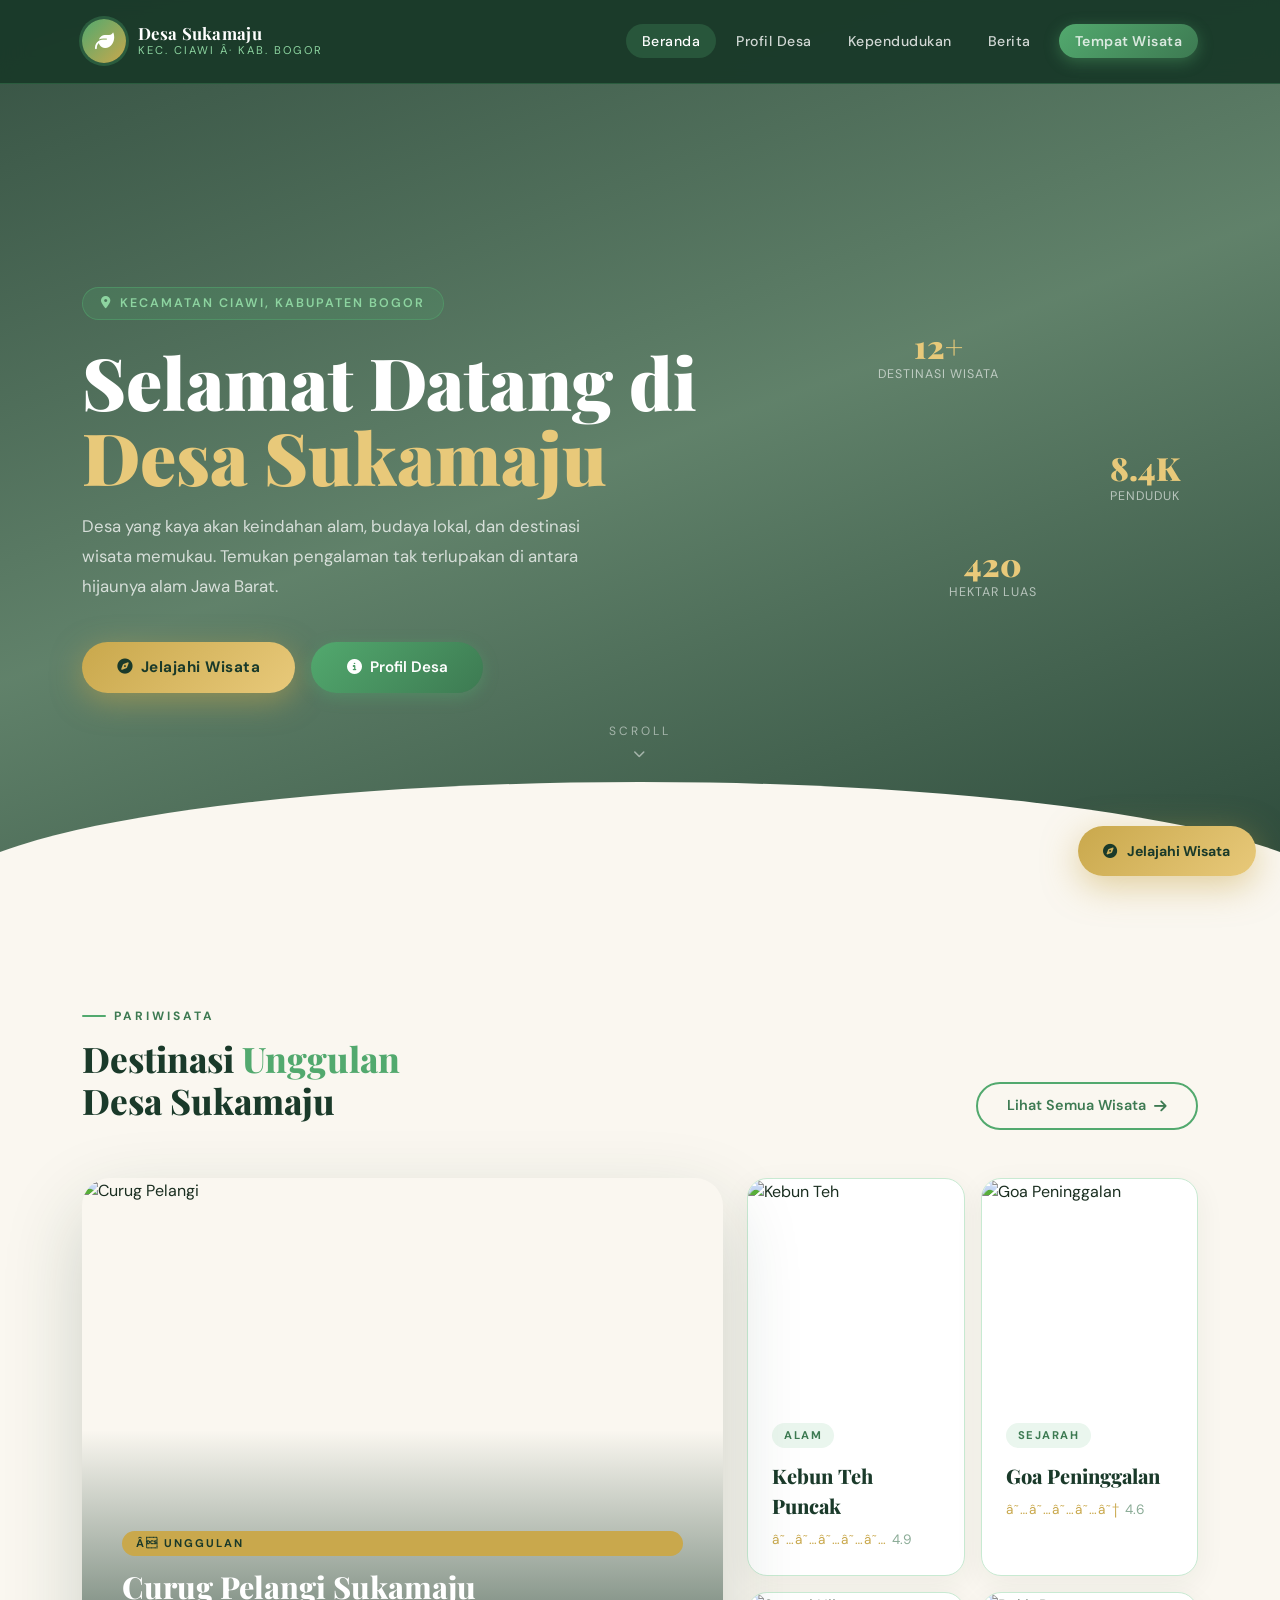
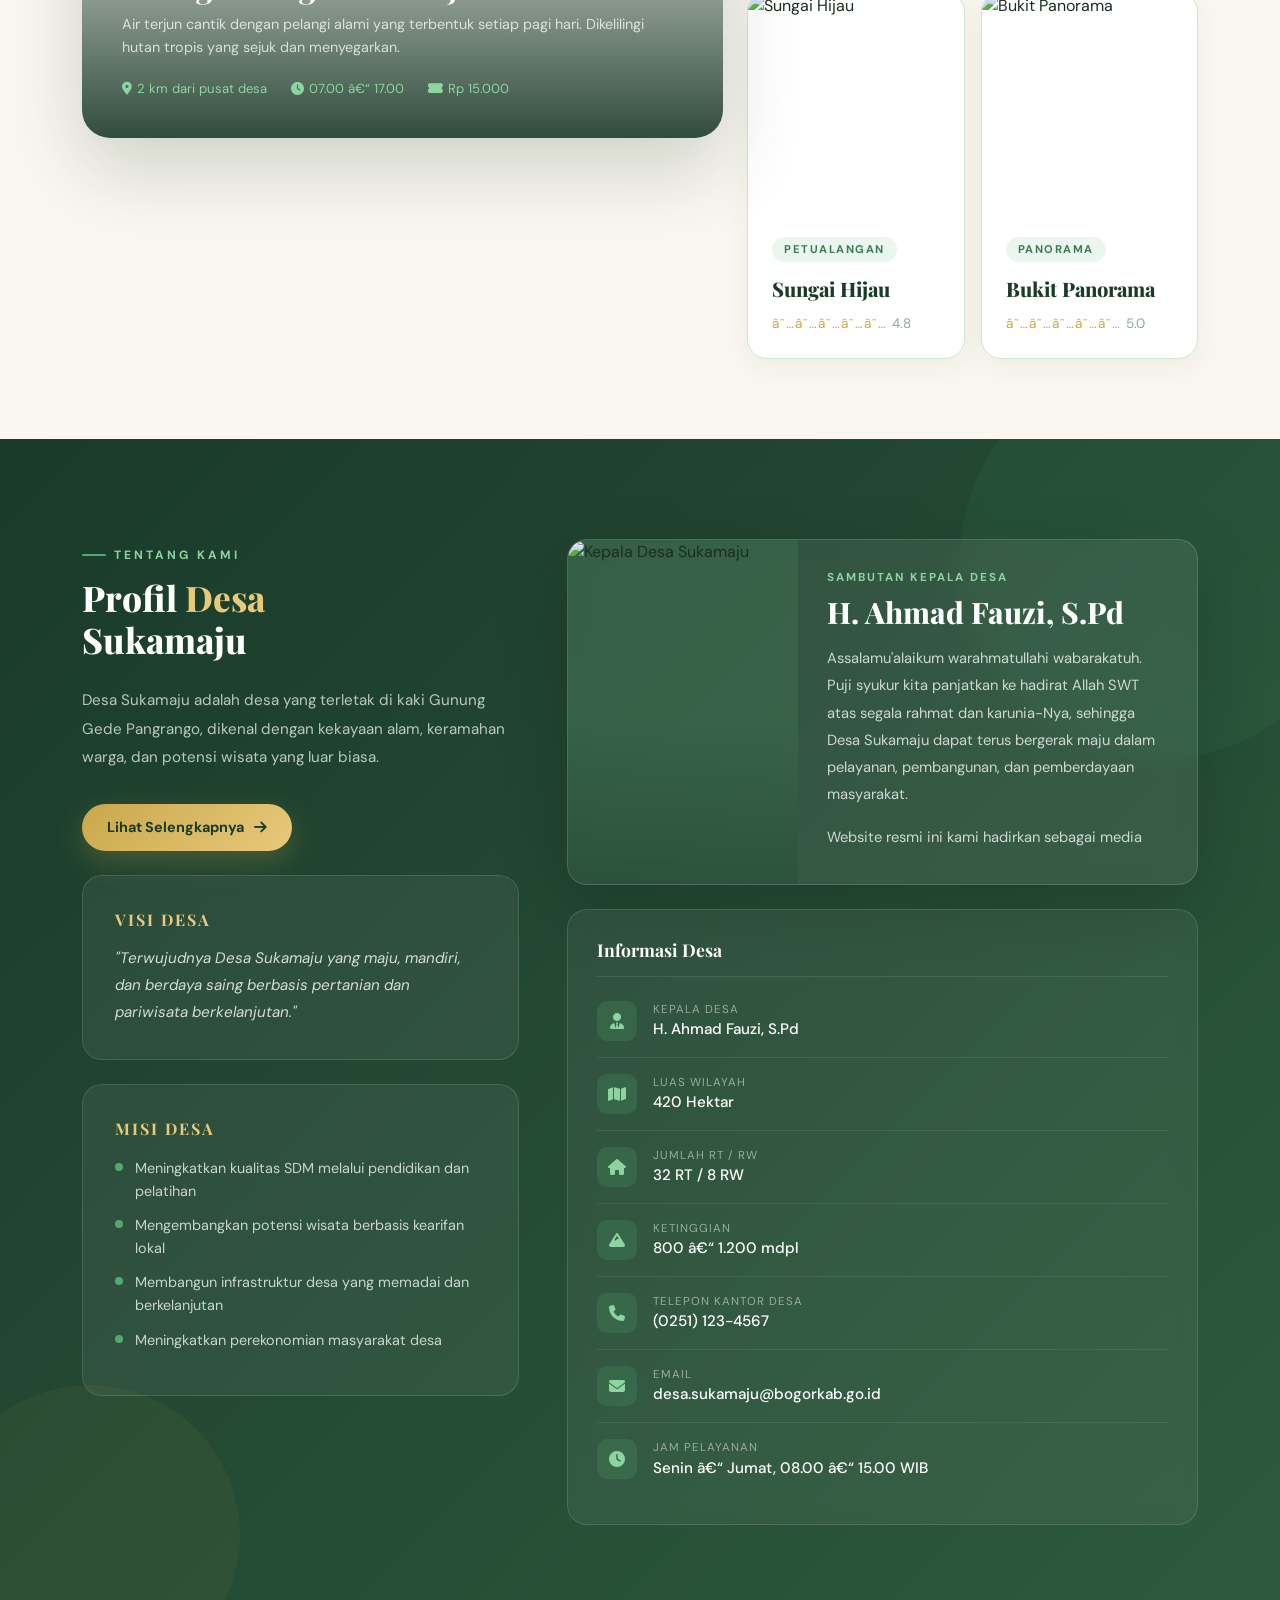
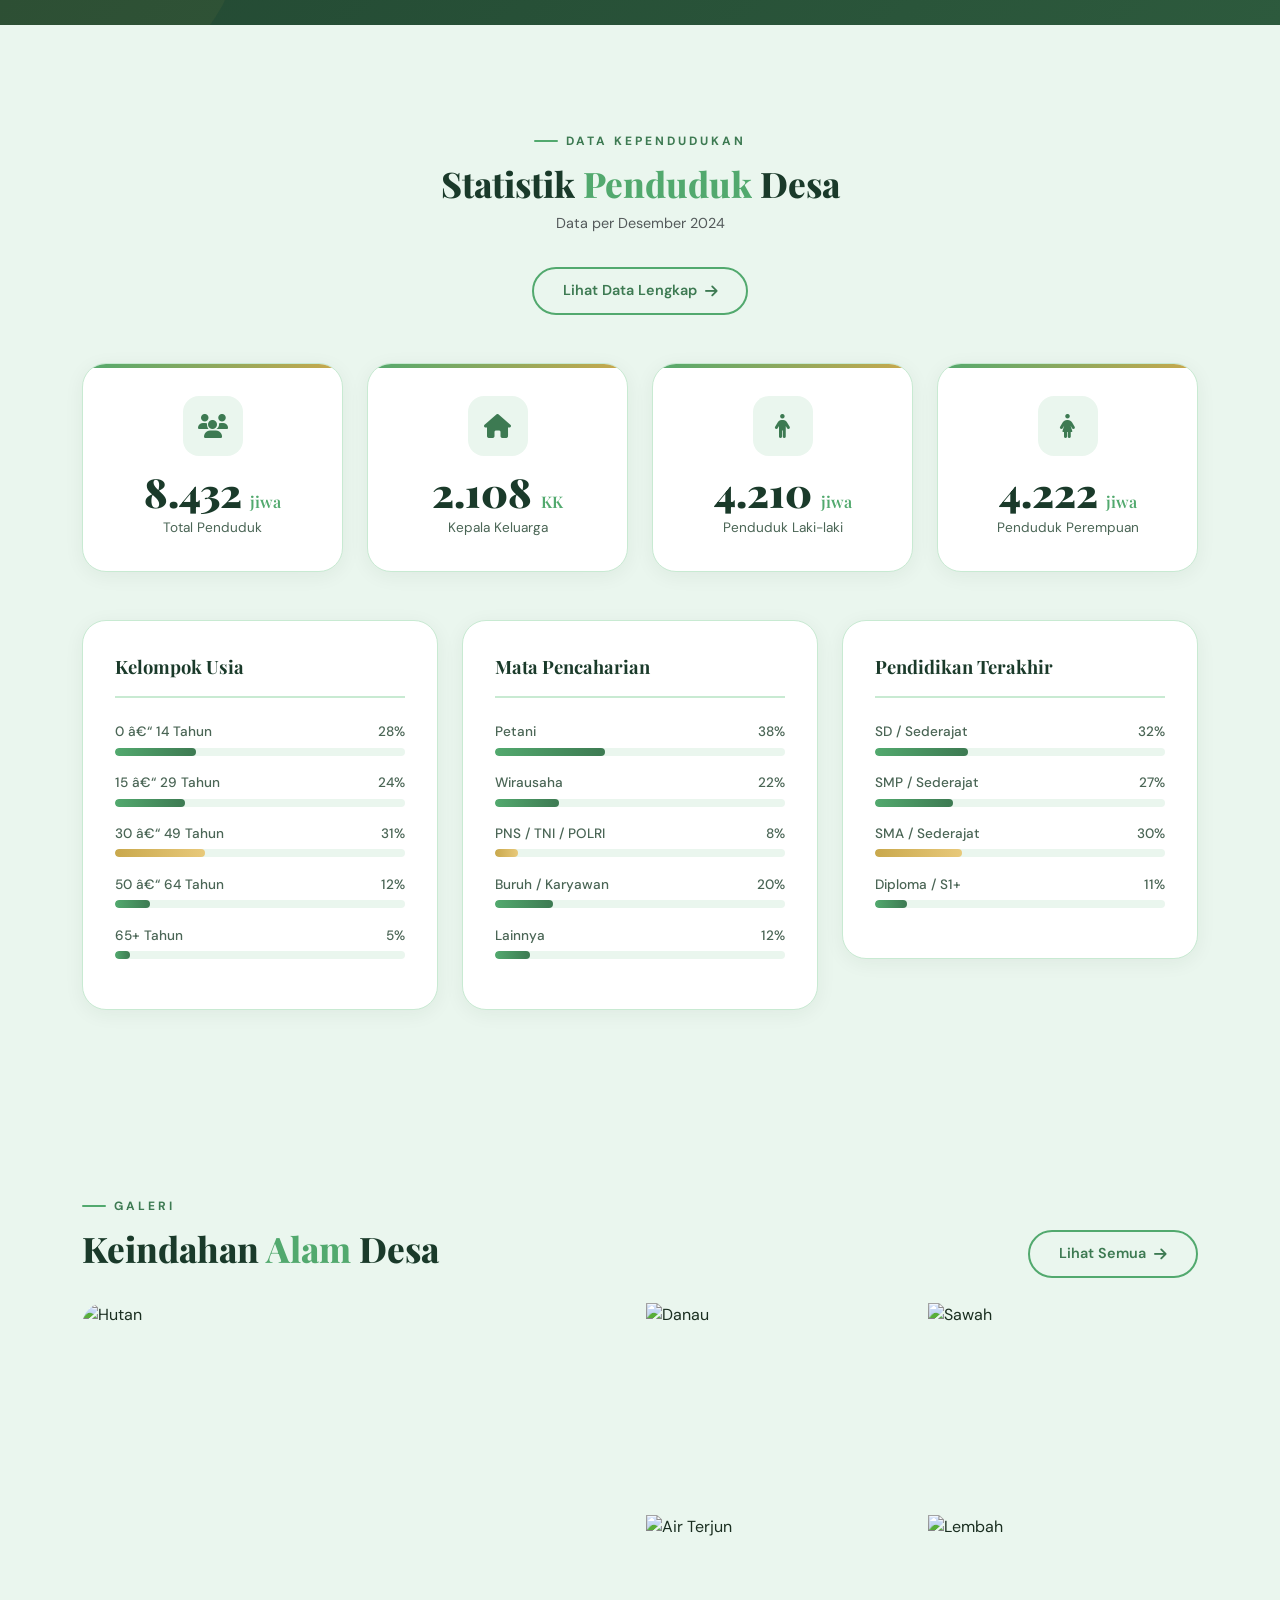
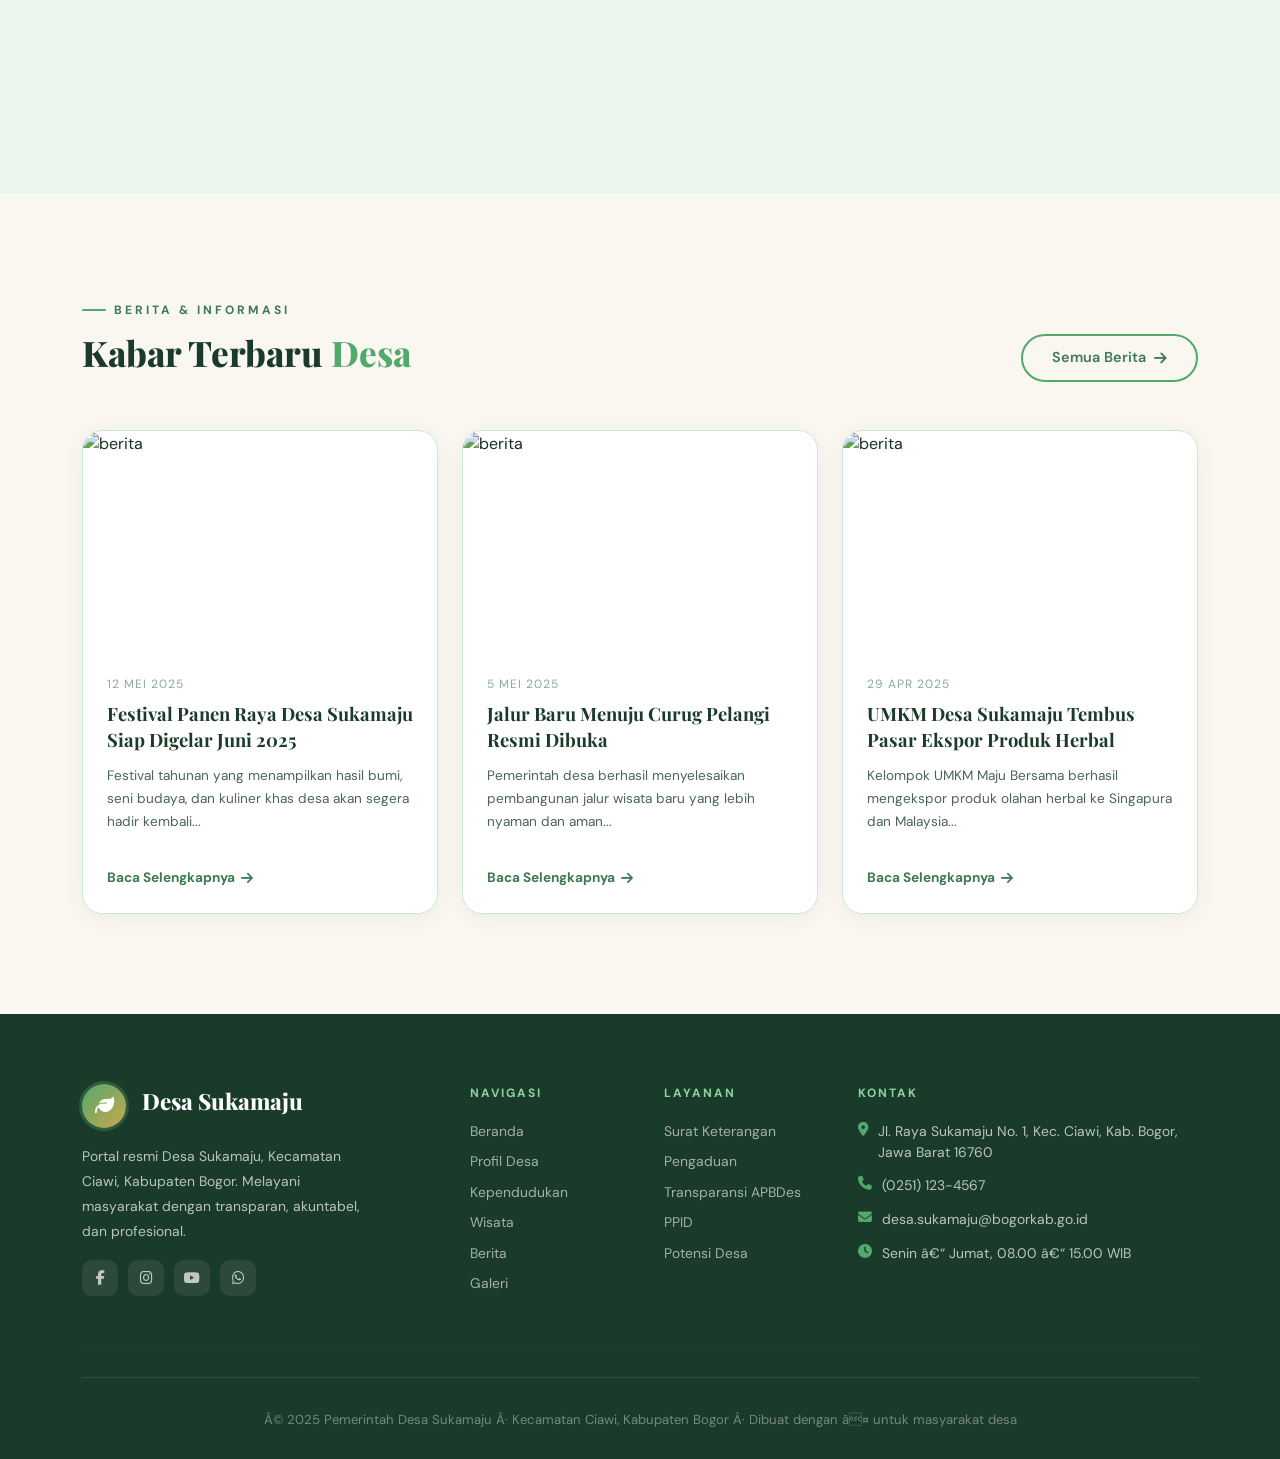
==== index.html @ 1ea4f932 "first commit" ====
﻿<!DOCTYPE html>
<html lang="id">

<head>
  <meta charset="UTF-8" />
  <meta name="viewport" content="width=device-width, initial-scale=1.0" />
  <title>Desa Sukamaju | Website Resmi</title>
  <link href="https://cdnjs.cloudflare.com/ajax/libs/bootstrap/5.3.2/css/bootstrap.min.css" rel="stylesheet" />
  <link href="https://cdnjs.cloudflare.com/ajax/libs/font-awesome/6.5.0/css/all.min.css" rel="stylesheet" />
  <link
    href="https://fonts.googleapis.com/css2?family=Playfair+Display:wght@400;700;900&family=DM+Sans:wght@300;400;500;600&display=swap"
    rel="stylesheet" />

  <link rel="stylesheet" href="assets/css/all.css" />
</head>

<body>
  <!-- NAVBAR -->
  <nav class="navbar-desa navbar navbar-expand-lg">
    <div class="container">
      <a class="navbar-brand" href="#">
        <div class="brand-logo"><i class="fas fa-leaf"></i></div>
        <div class="brand-text">
          <div class="brand-name">Desa Sukamaju</div>
          <div class="brand-sub">Kec. Ciawi Â· Kab. Bogor</div>
        </div>
      </a>
      <button class="navbar-toggler border-0" type="button" data-bs-toggle="collapse" data-bs-target="#mainNav">
        <span style="color:white;font-size:1.3rem;"><i class="fas fa-bars"></i></span>
      </button>
      <div class="collapse navbar-collapse" id="mainNav">
        <ul class="navbar-nav ms-auto align-items-center gap-1">
          <li class="nav-item"><a class="nav-link active" href="index.html">Beranda</a></li>
          <li class="nav-item"><a class="nav-link" href="index.html#profil">Profil Desa</a></li>
          <li class="nav-item"><a class="nav-link" href="index.html#kependudukan">Kependudukan</a></li>
          <li class="nav-item"><a class="nav-link" href="lihat-semua-berita.html">Berita</a></li>
          <li class="nav-item ms-2"><a class="nav-link btn-wisata-nav" href="lihat-semua-wisata.html">Tempat Wisata</a></li>
        </ul>
      </div>
    </div>
  </nav>

  <!-- HERO -->
  <section class="hero" style="padding-top: 80px;">
    <div class="container">
      <div class="row align-items-center">
        <div class="col-lg-7">
          <div class="hero-badge">
            <i class="fas fa-map-marker-alt"></i>
            Kecamatan Ciawi, Kabupaten Bogor
          </div>
          <h1 class="hero-title">
            Selamat Datang di
            <span>Desa Sukamaju</span>
          </h1>
          <p class="hero-desc">
            Desa yang kaya akan keindahan alam, budaya lokal, dan destinasi wisata memukau.
            Temukan pengalaman tak terlupakan di antara hijaunya alam Jawa Barat.
          </p>
          <div class="hero-actions">
            <a href="#wisata" class="btn-hero-primary">
              <i class="fas fa-compass me-2"></i>Jelajahi Wisata
            </a>
            <a href="#profil" class="btn-hero-outline">
              <i class="fas fa-info-circle me-2"></i>Profil Desa
            </a>
          </div>
          
          <!-- Tampil di HP saja -->
          <div class="hero-stats d-flex d-lg-none mt-5">
            <div>
              <div class="hero-stat-num">12+</div>
              <div class="hero-stat-label">Destinasi Wisata</div>
            </div>
            <div>
              <div class="hero-stat-num">8.4K</div>
              <div class="hero-stat-label">Penduduk</div>
            </div>
            <div>
              <div class="hero-stat-num">420</div>
              <div class="hero-stat-label">Hektar Luas</div>
            </div>
          </div>
          
        </div>
        <div class="col-lg-4 offset-lg-1 d-none d-lg-block">
          <div class="hero-stats-scattered">
            <div class="scattered-stat s1">
              <div class="hero-stat-num">12+</div>
              <div class="hero-stat-label">Destinasi Wisata</div>
            </div>
            <div class="scattered-stat s2">
              <div class="hero-stat-num">8.4K</div>
              <div class="hero-stat-label">Penduduk</div>
            </div>
            <div class="scattered-stat s3">
              <div class="hero-stat-num">420</div>
              <div class="hero-stat-label">Hektar Luas</div>
            </div>
          </div>
        </div>
      </div>
    </div>
    <div class="hero-scroll-hint">
      <span>Scroll</span>
      <i class="fas fa-chevron-down"></i>
    </div>
  </section>

  <!-- ========== WISATA ========== -->
  <section class="wisata-section" id="wisata">
    <div class="container">
      <div class="row align-items-end mb-5">
        <div class="col-lg-7">
          <div class="section-label">Pariwisata</div>
          <h2 class="section-title">Destinasi <em>Unggulan</em><br>Desa Sukamaju</h2>
        </div>
        <div class="col-lg-5 text-lg-end mt-3 mt-lg-0">
          <a href="lihat-semua-wisata.html" class="btn-outline-green">Lihat Semua Wisata <i
              class="fas fa-arrow-right"></i></a>
        </div>
      </div>

      <div class="row g-4">
        <!-- Featured -->
        <div class="col-lg-7">
          <div class="wisata-featured">
            <img src="https://images.unsplash.com/photo-1506905925346-21bda4d32df4?w=900&q=80" alt="Curug Pelangi" />
            <div class="wisata-featured-overlay">
              <span class="wisata-tag">â­ Unggulan</span>
              <h3 class="wisata-featured-title"><a href="detail-wisata.html">Curug Pelangi Sukamaju</a></h3>
              <p class="wisata-featured-desc">
                Air terjun cantik dengan pelangi alami yang terbentuk setiap pagi hari.
                Dikelilingi hutan tropis yang sejuk dan menyegarkan.
              </p>
              <div class="wisata-meta">
                <span><i class="fas fa-map-marker-alt"></i>2 km dari pusat desa</span>
                <span><i class="fas fa-clock"></i>07.00 â€“ 17.00</span>
                <span><i class="fas fa-ticket-alt"></i>Rp 15.000</span>
              </div>
            </div>
          </div>
        </div>

        <!-- Small cards -->
        <div class="col-lg-5">
          <div class="row g-3">
            <div class="col-6">
              <div class="wisata-card-small">
                <div class="wisata-card-img">
                  <img src="https://images.unsplash.com/photo-1501854140801-50d01698950b?w=400&q=80" alt="Kebun Teh" />
                </div>
                <div class="wisata-card-body">
                  <span class="wisata-card-tag">Alam</span>
                  <div class="wisata-card-title"><a href="detail-wisata.html">Kebun Teh Puncak</a></div>
                  <div class="wisata-card-info">
                    <span class="rating-stars">â˜…â˜…â˜…â˜…â˜…</span>
                    <span style="color:var(--text-light)">4.9</span>
                  </div>
                </div>
              </div>
            </div>
            <div class="col-6">
              <div class="wisata-card-small">
                <div class="wisata-card-img">
                  <img src="https://images.unsplash.com/photo-1555400038-63f5ba517a47?w=400&q=80"
                    alt="Goa Peninggalan" />
                </div>
                <div class="wisata-card-body">
                  <span class="wisata-card-tag">Sejarah</span>
                  <div class="wisata-card-title"><a href="detail-wisata.html">Goa Peninggalan</a></div>
                  <div class="wisata-card-info">
                    <span class="rating-stars">â˜…â˜…â˜…â˜…â˜†</span>
                    <span style="color:var(--text-light)">4.6</span>
                  </div>
                </div>
              </div>
            </div>
            <div class="col-6">
              <div class="wisata-card-small">
                <div class="wisata-card-img">
                  <img src="https://images.unsplash.com/photo-1518509562904-e7ef99cdcc86?w=400&q=80"
                    alt="Sungai Hijau" />
                </div>
                <div class="wisata-card-body">
                  <span class="wisata-card-tag">Petualangan</span>
                  <div class="wisata-card-title"><a href="detail-wisata.html">Sungai Hijau</a></div>
                  <div class="wisata-card-info">
                    <span class="rating-stars">â˜…â˜…â˜…â˜…â˜…</span>
                    <span style="color:var(--text-light)">4.8</span>
                  </div>
                </div>
              </div>
            </div>
            <div class="col-6">
              <div class="wisata-card-small">
                <div class="wisata-card-img">
                  <img src="https://images.unsplash.com/photo-1500534314209-a25ddb2bd429?w=400&q=80"
                    alt="Bukit Panorama" />
                </div>
                <div class="wisata-card-body">
                  <span class="wisata-card-tag">Panorama</span>
                  <div class="wisata-card-title"><a href="detail-wisata.html">Bukit Panorama</a></div>
                  <div class="wisata-card-info">
                    <span class="rating-stars">â˜…â˜…â˜…â˜…â˜…</span>
                    <span style="color:var(--text-light)">5.0</span>
                  </div>
                </div>
              </div>
            </div>
          </div>
        </div>
      </div>
    </div>
  </section>

  <!-- ========== PROFIL DESA ========== -->
  <section class="profil-section" id="profil">
    <div class="container position-relative">
      <div class="row g-5">
        <div class="col-lg-5">
          <div class="section-label" style="color: var(--green-light);">Tentang Kami</div>
          <h2 class="section-title" style="color: white;">Profil <em
              style="color: var(--gold-light);">Desa</em><br>Sukamaju</h2>
          <p style="color: rgba(255,255,255,0.7); font-size: 0.95rem; line-height: 1.9; margin: 1.5rem 0 2rem;">
            Desa Sukamaju adalah desa yang terletak di kaki Gunung Gede Pangrango,
            dikenal dengan kekayaan alam, keramahan warga, dan potensi wisata yang luar biasa.
          </p>

          <a href="profil-desa.html" class="btn-profil-detail mb-4">
            Lihat Selengkapnya
            <i class="fas fa-arrow-right"></i>
          </a>

          <div class="visi-misi-card mb-4">
            <div class="visi-title">Visi Desa</div>
            <div class="visi-text">"Terwujudnya Desa Sukamaju yang maju, mandiri, dan berdaya saing berbasis pertanian
              dan pariwisata berkelanjutan."</div>
          </div>

          <div class="visi-misi-card">
            <div class="visi-title mb-3">Misi Desa</div>
            <div class="misi-item">
              <div class="misi-dot"></div>Meningkatkan kualitas SDM melalui pendidikan dan pelatihan
            </div>
            <div class="misi-item">
              <div class="misi-dot"></div>Mengembangkan potensi wisata berbasis kearifan lokal
            </div>
            <div class="misi-item">
              <div class="misi-dot"></div>Membangun infrastruktur desa yang memadai dan berkelanjutan
            </div>
            <div class="misi-item">
              <div class="misi-dot"></div>Meningkatkan perekonomian masyarakat desa
            </div>
          </div>
        </div>
        <div class="col-lg-7">
          <div class="kepala-desa-card mb-4">
            <div class="kepala-desa-photo">
              <img src="https://images.unsplash.com/photo-1560250097-0b93528c311a?w=500&q=80" alt="Kepala Desa Sukamaju" />
            </div>
            <div class="kepala-desa-content">
              <div class="kepala-desa-label">Sambutan Kepala Desa</div>
              <h3 class="kepala-desa-name">H. Ahmad Fauzi, S.Pd</h3>
              <div class="kepala-desa-text">
                <p>
                  Assalamu'alaikum warahmatullahi wabarakatuh. Puji syukur kita panjatkan ke hadirat Allah SWT atas
                  segala rahmat dan karunia-Nya, sehingga Desa Sukamaju dapat terus bergerak maju dalam pelayanan,
                  pembangunan, dan pemberdayaan masyarakat.
                </p>
                <p>
                  Website resmi ini kami hadirkan sebagai media informasi, komunikasi, dan transparansi bagi seluruh
                  warga desa maupun masyarakat luas. Melalui halaman ini, kami berharap setiap program, potensi,
                  kegiatan, serta layanan desa dapat diakses dengan lebih mudah, cepat, dan terbuka.
                </p>
                <p>
                  Kami mengajak seluruh masyarakat untuk bersama-sama menjaga semangat gotong royong, memperkuat
                  kemandirian ekonomi, serta mengembangkan potensi pertanian, pariwisata, dan budaya lokal yang menjadi
                  kebanggaan Desa Sukamaju.
                </p>
                <p>
                  Semoga kehadiran website ini memberikan manfaat nyata dan menjadi jembatan yang mempererat hubungan
                  antara pemerintah desa dengan masyarakat. Wassalamu'alaikum warahmatullahi wabarakatuh.
                </p>
              </div>
            </div>
          </div>

          <div class="profil-info-card">
            <h5
              style="color: white; font-family: 'Playfair Display', serif; font-weight: 700; font-size: 1.1rem; margin-bottom: 0.5rem; padding-bottom: 1rem; border-bottom: 1px solid rgba(255,255,255,0.1);">
              Informasi Desa</h5>
            <div class="profil-info-item">
              <div class="profil-info-icon"><i class="fas fa-user-tie"></i></div>
              <div>
                <div class="profil-info-label">Kepala Desa</div>
                <div class="profil-info-value">H. Ahmad Fauzi, S.Pd</div>
              </div>
            </div>
            <div class="profil-info-item">
              <div class="profil-info-icon"><i class="fas fa-map"></i></div>
              <div>
                <div class="profil-info-label">Luas Wilayah</div>
                <div class="profil-info-value">420 Hektar</div>
              </div>
            </div>
            <div class="profil-info-item">
              <div class="profil-info-icon"><i class="fas fa-home"></i></div>
              <div>
                <div class="profil-info-label">Jumlah RT / RW</div>
                <div class="profil-info-value">32 RT / 8 RW</div>
              </div>
            </div>
            <div class="profil-info-item">
              <div class="profil-info-icon"><i class="fas fa-mountain"></i></div>
              <div>
                <div class="profil-info-label">Ketinggian</div>
                <div class="profil-info-value">800 â€“ 1.200 mdpl</div>
              </div>
            </div>
            <div class="profil-info-item">
              <div class="profil-info-icon"><i class="fas fa-phone"></i></div>
              <div>
                <div class="profil-info-label">Telepon Kantor Desa</div>
                <div class="profil-info-value">(0251) 123-4567</div>
              </div>
            </div>
            <div class="profil-info-item">
              <div class="profil-info-icon"><i class="fas fa-envelope"></i></div>
              <div>
                <div class="profil-info-label">Email</div>
                <div class="profil-info-value">desa.sukamaju@bogorkab.go.id</div>
              </div>
            </div>
            <div class="profil-info-item">
              <div class="profil-info-icon"><i class="fas fa-clock"></i></div>
              <div>
                <div class="profil-info-label">Jam Pelayanan</div>
                <div class="profil-info-value">Senin â€“ Jumat, 08.00 â€“ 15.00 WIB</div>
              </div>
            </div>
          </div>
        </div>
      </div>
    </div>
  </section>

  <!-- ========== DATA KEPENDUDUKAN ========== -->
  <section class="data-section" id="kependudukan">
    <div class="container">
      <div class="text-center mb-5">
        <div class="section-label" style="justify-content:center;">Data Kependudukan</div>
        <h2 class="section-title">Statistik <em>Penduduk</em> Desa</h2>
        <p class="text-muted mt-2" style="font-size:0.9rem;">Data per Desember 2024</p>
        <a href="detail-kependudukan.html" class="btn-outline-green mt-3">
          Lihat Data Lengkap
          <i class="fas fa-arrow-right"></i>
        </a>
      </div>

      <!-- Big stats -->
      <div class="row g-4 mb-5">
        <div class="col-6 col-lg-3">
          <div class="stat-card">
            <div class="stat-icon"><i class="fas fa-users"></i></div>
            <div class="stat-number">8.432 <span class="stat-unit">jiwa</span></div>
            <div class="stat-label">Total Penduduk</div>
          </div>
        </div>
        <div class="col-6 col-lg-3">
          <div class="stat-card">
            <div class="stat-icon"><i class="fas fa-home"></i></div>
            <div class="stat-number">2.108 <span class="stat-unit">KK</span></div>
            <div class="stat-label">Kepala Keluarga</div>
          </div>
        </div>
        <div class="col-6 col-lg-3">
          <div class="stat-card">
            <div class="stat-icon"><i class="fas fa-male"></i></div>
            <div class="stat-number">4.210 <span class="stat-unit">jiwa</span></div>
            <div class="stat-label">Penduduk Laki-laki</div>
          </div>
        </div>
        <div class="col-6 col-lg-3">
          <div class="stat-card">
            <div class="stat-icon"><i class="fas fa-female"></i></div>
            <div class="stat-number">4.222 <span class="stat-unit">jiwa</span></div>
            <div class="stat-label">Penduduk Perempuan</div>
          </div>
        </div>
      </div>

      <!-- Charts / Bars -->
      <div class="row g-4">
        <div class="col-lg-4">
          <div class="demografi-card">
            <div class="demografi-title">Kelompok Usia</div>
            <div class="demografi-bar-item">
              <div class="demografi-bar-label"><span>0 â€“ 14 Tahun</span><span>28%</span></div>
              <div class="demografi-bar-track">
                <div class="demografi-bar-fill" style="width:28%"></div>
              </div>
            </div>
            <div class="demografi-bar-item">
              <div class="demografi-bar-label"><span>15 â€“ 29 Tahun</span><span>24%</span></div>
              <div class="demografi-bar-track">
                <div class="demografi-bar-fill" style="width:24%"></div>
              </div>
            </div>
            <div class="demografi-bar-item">
              <div class="demografi-bar-label"><span>30 â€“ 49 Tahun</span><span>31%</span></div>
              <div class="demografi-bar-track">
                <div class="demografi-bar-fill"
                  style="width:31%;background:linear-gradient(90deg,var(--gold),var(--gold-light))"></div>
              </div>
            </div>
            <div class="demografi-bar-item">
              <div class="demografi-bar-label"><span>50 â€“ 64 Tahun</span><span>12%</span></div>
              <div class="demografi-bar-track">
                <div class="demografi-bar-fill" style="width:12%"></div>
              </div>
            </div>
            <div class="demografi-bar-item">
              <div class="demografi-bar-label"><span>65+ Tahun</span><span>5%</span></div>
              <div class="demografi-bar-track">
                <div class="demografi-bar-fill" style="width:5%"></div>
              </div>
            </div>
          </div>
        </div>
        <div class="col-lg-4">
          <div class="demografi-card">
            <div class="demografi-title">Mata Pencaharian</div>
            <div class="demografi-bar-item">
              <div class="demografi-bar-label"><span>Petani</span><span>38%</span></div>
              <div class="demografi-bar-track">
                <div class="demografi-bar-fill" style="width:38%"></div>
              </div>
            </div>
            <div class="demografi-bar-item">
              <div class="demografi-bar-label"><span>Wirausaha</span><span>22%</span></div>
              <div class="demografi-bar-track">
                <div class="demografi-bar-fill" style="width:22%"></div>
              </div>
            </div>
            <div class="demografi-bar-item">
              <div class="demografi-bar-label"><span>PNS / TNI / POLRI</span><span>8%</span></div>
              <div class="demografi-bar-track">
                <div class="demografi-bar-fill"
                  style="width:8%;background:linear-gradient(90deg,var(--gold),var(--gold-light))"></div>
              </div>
            </div>
            <div class="demografi-bar-item">
              <div class="demografi-bar-label"><span>Buruh / Karyawan</span><span>20%</span></div>
              <div class="demografi-bar-track">
                <div class="demografi-bar-fill" style="width:20%"></div>
              </div>
            </div>
            <div class="demografi-bar-item">
              <div class="demografi-bar-label"><span>Lainnya</span><span>12%</span></div>
              <div class="demografi-bar-track">
                <div class="demografi-bar-fill" style="width:12%"></div>
              </div>
            </div>
          </div>
        </div>
        <div class="col-lg-4">
          <div class="demografi-card">
            <div class="demografi-title">Pendidikan Terakhir</div>
            <div class="demografi-bar-item">
              <div class="demografi-bar-label"><span>SD / Sederajat</span><span>32%</span></div>
              <div class="demografi-bar-track">
                <div class="demografi-bar-fill" style="width:32%"></div>
              </div>
            </div>
            <div class="demografi-bar-item">
              <div class="demografi-bar-label"><span>SMP / Sederajat</span><span>27%</span></div>
              <div class="demografi-bar-track">
                <div class="demografi-bar-fill" style="width:27%"></div>
              </div>
            </div>
            <div class="demografi-bar-item">
              <div class="demografi-bar-label"><span>SMA / Sederajat</span><span>30%</span></div>
              <div class="demografi-bar-track">
                <div class="demografi-bar-fill"
                  style="width:30%;background:linear-gradient(90deg,var(--gold),var(--gold-light))"></div>
              </div>
            </div>
            <div class="demografi-bar-item">
              <div class="demografi-bar-label"><span>Diploma / S1+</span><span>11%</span></div>
              <div class="demografi-bar-track">
                <div class="demografi-bar-fill" style="width:11%"></div>
              </div>
            </div>
          </div>
        </div>
      </div>
    </div>
  </section>

  <!-- ========== GALERI ========== -->
  <section class="galeri-section">
    <div class="container">
      <div class="row align-items-end mb-4">
        <div class="col">
          <div class="section-label">Galeri</div>
          <h2 class="section-title">Keindahan <em>Alam</em> Desa</h2>
        </div>
        <div class="col-auto"><a href="lihat-semua-galeri.html" class="btn-outline-green btn-sm">Lihat Semua <i
              class="fas fa-arrow-right"></i></a></div>
      </div>
      <div class="galeri-grid">
        <div class="galeri-item large"
          onclick="openLightbox('https://images.unsplash.com/photo-1448375240586-882707db888b?w=1200&q=80')">
          <img src="https://images.unsplash.com/photo-1448375240586-882707db888b?w=700&q=80" alt="Hutan" />
          <div class="galeri-overlay"><i class="fas fa-expand-alt"></i></div>
        </div>
        <div class="galeri-item"
          onclick="openLightbox('https://images.unsplash.com/photo-1510414842594-a61c69b5ae57?w=1200&q=80')">
          <img src="https://images.unsplash.com/photo-1510414842594-a61c69b5ae57?w=400&q=80" alt="Danau" />
          <div class="galeri-overlay"><i class="fas fa-expand-alt"></i></div>
        </div>
        <div class="galeri-item"
          onclick="openLightbox('https://images.unsplash.com/photo-1470252649378-9c29740c9fa8?w=1200&q=80')">
          <img src="https://images.unsplash.com/photo-1470252649378-9c29740c9fa8?w=400&q=80" alt="Sawah" />
          <div class="galeri-overlay"><i class="fas fa-expand-alt"></i></div>
        </div>
        <div class="galeri-item"
          onclick="openLightbox('https://images.unsplash.com/photo-1542601906990-b4d3fb778b09?w=1200&q=80')">
          <img src="https://images.unsplash.com/photo-1542601906990-b4d3fb778b09?w=400&q=80" alt="Air Terjun" />
          <div class="galeri-overlay"><i class="fas fa-expand-alt"></i></div>
        </div>
        <div class="galeri-item"
          onclick="openLightbox('https://images.unsplash.com/photo-1505118380757-91f5f5632de0?w=1200&q=80')">
          <img src="https://images.unsplash.com/photo-1505118380757-91f5f5632de0?w=400&q=80" alt="Lembah" />
          <div class="galeri-overlay"><i class="fas fa-expand-alt"></i></div>
        </div>
      </div>
    </div>
  </section>

  <!-- ========== BERITA ========== -->
  <section class="berita-section">
    <div class="container">
      <div class="row align-items-end mb-5">
        <div class="col-lg-7">
          <div class="section-label">Berita & Informasi</div>
          <h2 class="section-title">Kabar Terbaru <em>Desa</em></h2>
        </div>
        <div class="col-lg-5 text-lg-end mt-3 mt-lg-0">
          <a href="lihat-semua-berita.html" class="btn-outline-green">Semua Berita <i
              class="fas fa-arrow-right"></i></a>
        </div>
      </div>
      <div class="row g-4">
        <div class="col-md-4">
          <div class="berita-card">
            <div class="berita-img">
              <img src="https://images.unsplash.com/photo-1464822759023-fed622ff2c3b?w=400&q=80" alt="berita" />
            </div>
            <div class="berita-body">
              <div class="berita-date">12 Mei 2025</div>
              <div class="berita-title">Festival Panen Raya Desa Sukamaju Siap Digelar Juni 2025</div>
              <div class="berita-excerpt">Festival tahunan yang menampilkan hasil bumi, seni budaya, dan kuliner khas
                desa akan segera hadir kembali...</div>
              <a href="detail-berita.html" class="berita-link">Baca Selengkapnya <i class="fas fa-arrow-right"></i></a>
            </div>
          </div>
        </div>
        <div class="col-md-4">
          <div class="berita-card">
            <div class="berita-img">
              <img src="https://images.unsplash.com/photo-1473081556163-2a17de81fc97?w=400&q=80" alt="berita" />
            </div>
            <div class="berita-body">
              <div class="berita-date">5 Mei 2025</div>
              <div class="berita-title">Jalur Baru Menuju Curug Pelangi Resmi Dibuka</div>
              <div class="berita-excerpt">Pemerintah desa berhasil menyelesaikan pembangunan jalur wisata baru yang
                lebih nyaman dan aman...</div>
              <a href="detail-berita.html" class="berita-link">Baca Selengkapnya <i class="fas fa-arrow-right"></i></a>
            </div>
          </div>
        </div>
        <div class="col-md-4">
          <div class="berita-card">
            <div class="berita-img">
              <img src="https://images.unsplash.com/photo-1528360983277-13d401cdc186?w=400&q=80" alt="berita" />
            </div>
            <div class="berita-body">
              <div class="berita-date">29 Apr 2025</div>
              <div class="berita-title">UMKM Desa Sukamaju Tembus Pasar Ekspor Produk Herbal</div>
              <div class="berita-excerpt">Kelompok UMKM Maju Bersama berhasil mengekspor produk olahan herbal ke
                Singapura dan Malaysia...</div>
              <a href="detail-berita.html" class="berita-link">Baca Selengkapnya <i class="fas fa-arrow-right"></i></a>
            </div>
          </div>
        </div>
      </div>
    </div>
  </section>

  <!-- LIGHTBOX (Hidden by default) -->
  <div class="lightbox-modal" id="lightbox">
    <i class="fas fa-times lightbox-close" onclick="closeLightbox()"></i>
    <img src="" id="lightboxImg"
      style="max-width: 90%; max-height: 85vh; border-radius: 12px; box-shadow: 0 20px 60px rgba(0,0,0,0.5);"
      alt="Zoomed image" />
  </div>

  <!-- ========== FOOTER ========== -->
  <footer class="footer-desa">
    <div class="container">
      <div class="row g-5">
        <div class="col-lg-4">
          <div class="d-flex align-items-center gap-3 mb-1">
            <div class="brand-logo"><i class="fas fa-leaf"></i></div>
            <div class="footer-brand">Desa Sukamaju</div>
          </div>
          <p class="footer-desc mt-3">
            Portal resmi Desa Sukamaju, Kecamatan Ciawi, Kabupaten Bogor.
            Melayani masyarakat dengan transparan, akuntabel, dan profesional.
          </p>
          <div class="social-icons">
            <a href="#" class="social-icon"><i class="fab fa-facebook-f"></i></a>
            <a href="#" class="social-icon"><i class="fab fa-instagram"></i></a>
            <a href="#" class="social-icon"><i class="fab fa-youtube"></i></a>
            <a href="#" class="social-icon"><i class="fab fa-whatsapp"></i></a>
          </div>
        </div>
        <div class="col-6 col-lg-2">
          <div class="footer-title">Navigasi</div>
          <a href="index.html" class="footer-link">Beranda</a>
          <a href="index.html#profil" class="footer-link">Profil Desa</a>
          <a href="index.html#kependudukan" class="footer-link">Kependudukan</a>
          <a href="lihat-semua-wisata.html" class="footer-link">Wisata</a>
          <a href="lihat-semua-berita.html" class="footer-link">Berita</a>
          <a href="lihat-semua-galeri.html" class="footer-link">Galeri</a>
        </div>
        <div class="col-6 col-lg-2">
          <div class="footer-title">Layanan</div>
          <a href="#" class="footer-link">Surat Keterangan</a>
          <a href="#" class="footer-link">Pengaduan</a>
          <a href="#" class="footer-link">Transparansi APBDes</a>
          <a href="#" class="footer-link">PPID</a>
          <a href="#" class="footer-link">Potensi Desa</a>
        </div>
        <div class="col-lg-4">
          <div class="footer-title">Kontak</div>
          <div class="footer-contact-item">
            <i class="fas fa-map-marker-alt"></i>
            <span>Jl. Raya Sukamaju No. 1, Kec. Ciawi, Kab. Bogor, Jawa Barat 16760</span>
          </div>
          <div class="footer-contact-item">
            <i class="fas fa-phone"></i>
            <span>(0251) 123-4567</span>
          </div>
          <div class="footer-contact-item">
            <i class="fas fa-envelope"></i>
            <span>desa.sukamaju@bogorkab.go.id</span>
          </div>
          <div class="footer-contact-item">
            <i class="fas fa-clock"></i>
            <span>Senin â€“ Jumat, 08.00 â€“ 15.00 WIB</span>
          </div>
        </div>
      </div>
      <hr class="footer-divider" />
      <div class="footer-bottom">
        Â© 2025 Pemerintah Desa Sukamaju Â· Kecamatan Ciawi, Kabupaten Bogor Â· Dibuat dengan â¤ untuk masyarakat desa
      </div>
    </div>
  </footer>

  <!-- Sticky CTA -->
  <a href="#wisata" class="sticky-wisata-cta">
    <i class="fas fa-compass"></i>
    Jelajahi Wisata
  </a>

  <script src="https://cdnjs.cloudflare.com/ajax/libs/bootstrap/5.3.2/js/bootstrap.bundle.min.js"></script>
  <script src="assets/js/all.js"></script>
</body>

</html>
---- assets/css/all.css ----
﻿/* Combined local styles for all pages */

/* === assets/css/index.css === */

:root {
  --green-deep: #1a3a2a;
  --green-dark: #2d5a3d;
  --green-mid: #3d7a52;
  --green-fresh: #52a96e;
  --green-light: #8dd4a0;
  --green-pale: #c8ead2;
  --green-mist: #eaf6ee;
  --gold: #c9a84c;
  --gold-light: #e8c97a;
  --cream: #faf7f0;
  --text-dark: #1a2e20;
  --text-mid: #4a6555;
  --text-light: #8aab96;
}

* {
  margin: 0;
  padding: 0;
  box-sizing: border-box;
}

body {
  font-family: 'DM Sans', sans-serif;
  background: var(--cream);
  color: var(--text-dark);
  overflow-x: hidden;
}

/* â”€â”€â”€ NAVBAR â”€â”€â”€â”€â”€â”€â”€â”€â”€â”€â”€â”€â”€â”€â”€â”€â”€â”€â”€â”€â”€â”€â”€â”€â”€â”€â”€â”€â”€â”€â”€â”€â”€â”€â”€ */
.navbar-desa {
  background: rgba(26, 58, 42, 0.97);
  backdrop-filter: blur(12px);
  padding: 0.9rem 0;
  position: fixed;
  width: 100%;
  top: 0;
  z-index: 1000;
  border-bottom: 1px solid rgba(82, 169, 110, 0.3);
}

.navbar-desa .navbar-brand {
  display: flex;
  align-items: center;
  gap: 12px;
  text-decoration: none;
}

.brand-logo {
  width: 44px;
  height: 44px;
  background: linear-gradient(135deg, var(--green-fresh), var(--gold));
  border-radius: 50%;
  display: flex;
  align-items: center;
  justify-content: center;
  font-size: 1.2rem;
  color: white;
  box-shadow: 0 0 0 3px rgba(82, 169, 110, 0.3);
}

.brand-text .brand-name {
  font-family: 'Playfair Display', serif;
  color: white;
  font-size: 1.05rem;
  font-weight: 700;
  line-height: 1.1;
  letter-spacing: 0.3px;
}

.brand-text .brand-sub {
  color: var(--green-light);
  font-size: 0.7rem;
  letter-spacing: 2px;
  text-transform: uppercase;
}

.navbar-desa .nav-link {
  color: rgba(255, 255, 255, 0.8) !important;
  font-size: 0.88rem;
  font-weight: 500;
  letter-spacing: 0.5px;
  padding: 0.4rem 1rem !important;
  border-radius: 50px;
  transition: all 0.25s;
}

.navbar-desa .nav-link:hover,
.navbar-desa .nav-link.active {
  color: white !important;
  background: rgba(82, 169, 110, 0.25);
}

.btn-wisata-nav {
  background: linear-gradient(135deg, var(--green-fresh), var(--green-mid));
  color: white !important;
  border-radius: 50px !important;
  padding: 0.4rem 1.2rem !important;
  font-weight: 600 !important;
  box-shadow: 0 4px 15px rgba(82, 169, 110, 0.4);
}

.btn-wisata-nav:hover {
  background: linear-gradient(135deg, var(--gold), var(--gold-light)) !important;
  transform: translateY(-1px);
  box-shadow: 0 6px 20px rgba(201, 168, 76, 0.4) !important;
}

/* â”€â”€â”€ HERO â”€â”€â”€â”€â”€â”€â”€â”€â”€â”€â”€â”€â”€â”€â”€â”€â”€â”€â”€â”€â”€â”€â”€â”€â”€â”€â”€â”€â”€â”€â”€â”€â”€â”€â”€â”€â”€ */
.hero {
  min-height: 100vh;
  background:
    linear-gradient(160deg, rgba(26, 58, 42, 0.88) 0%, rgba(45, 90, 61, 0.75) 50%, rgba(26, 58, 42, 0.92) 100%),
    url('https://images.unsplash.com/photo-1506905925346-21bda4d32df4?w=1600&q=80') center/cover no-repeat;
  display: flex;
  align-items: center;
  position: relative;
  overflow: hidden;
}

.hero::before {
  content: '';
  position: absolute;
  bottom: -2px;
  left: 0;
  right: 0;
  height: 120px;
  background: var(--cream);
  clip-path: ellipse(55% 100% at 50% 100%);
}

.hero-badge {
  display: inline-flex;
  align-items: center;
  gap: 8px;
  background: rgba(82, 169, 110, 0.2);
  border: 1px solid rgba(82, 169, 110, 0.5);
  color: var(--green-light);
  padding: 6px 18px;
  border-radius: 50px;
  font-size: 0.78rem;
  letter-spacing: 2px;
  text-transform: uppercase;
  font-weight: 600;
  margin-bottom: 1.5rem;
  animation: fadeDown 0.8s ease both;
}

.hero-title {
  font-family: 'Playfair Display', serif;
  font-size: clamp(2.8rem, 7vw, 4.5rem);
  font-weight: 900;
  color: white;
  line-height: 1.05;
  margin-bottom: 1rem;
  animation: fadeUp 0.8s 0.2s ease both;
}

.hero-title span {
  color: var(--gold-light);
  display: block;
}

.hero-desc {
  color: rgba(255, 255, 255, 0.75);
  font-size: 1.05rem;
  line-height: 1.8;
  max-width: 520px;
  margin-bottom: 2.5rem;
  animation: fadeUp 0.8s 0.4s ease both;
}

.hero-actions {
  display: flex;
  gap: 1rem;
  flex-wrap: wrap;
  animation: fadeUp 0.8s 0.6s ease both;
}

.btn-hero-primary {
  background: linear-gradient(135deg, var(--gold), var(--gold-light));
  color: var(--green-deep) !important;
  font-weight: 700;
  padding: 0.9rem 2.2rem;
  border-radius: 50px;
  border: none;
  font-size: 0.95rem;
  letter-spacing: 0.5px;
  box-shadow: 0 8px 30px rgba(201, 168, 76, 0.5);
  text-decoration: none;
  transition: all 0.3s;
}

.btn-hero-primary:hover {
  transform: translateY(-3px);
  box-shadow: 0 12px 40px rgba(201, 168, 76, 0.6);
}

.btn-hero-outline {
  background: linear-gradient(135deg, var(--green-fresh), var(--green-mid));
  color: white !important;
  font-weight: 600;
  padding: 0.9rem 2.2rem;
  border-radius: 50px;
  border: none;
  font-size: 0.95rem;
  text-decoration: none;
  transition: all 0.3s;
  box-shadow: 0 4px 15px rgba(82, 169, 110, 0.4);
}

.btn-hero-outline:hover {
  background: linear-gradient(135deg, var(--gold), var(--gold-light));
  color: var(--green-deep) !important;
  box-shadow: 0 8px 30px rgba(201, 168, 76, 0.5);
  transform: translateY(-2px);
}

.hero-stats {
  display: flex;
  gap: 2.5rem;
  margin-top: 3.5rem;
  animation: fadeUp 0.8s 0.8s ease both;
}

/* â”€â”€â”€ SCATTERED STATS (Desktop Right Side) â”€â”€â”€ */
.hero-stats-scattered {
  position: relative;
  height: 320px;
  width: 100%;
}

.scattered-stat {
  position: absolute;
  text-align: center;
}

/* Top-left stat */
.scattered-stat.s1 {
  top: 0;
  left: 10%;
  animation: floatA 4s 0.5s ease-in-out infinite, fadeUp 0.8s 0.6s ease both;
}

/* Center-right stat */
.scattered-stat.s2 {
  top: 38%;
  right: 5%;
  animation: floatB 5s 1.2s ease-in-out infinite, fadeUp 0.8s 0.9s ease both;
}

/* Bottom-center stat */
.scattered-stat.s3 {
  bottom: 15%;
  left: 30%;
  animation: floatC 4.5s 0.8s ease-in-out infinite, fadeUp 0.8s 1.2s ease both;
}

@keyframes floatA {
  0%, 100% { transform: translateY(0px) rotate(-2deg); }
  50%       { transform: translateY(-14px) rotate(1deg); }
}

@keyframes floatB {
  0%, 100% { transform: translateY(0px) rotate(3deg); }
  50%       { transform: translateY(-10px) rotate(-1deg); }
}

@keyframes floatC {
  0%, 100% { transform: translateY(0px) rotate(-1deg); }
  50%       { transform: translateY(-18px) rotate(2deg); }
}

.hero-stat-num {
  font-family: 'Playfair Display', serif;
  font-size: 2rem;
  font-weight: 900;
  color: var(--gold-light);
  line-height: 1;
}

.hero-stat-label {
  color: rgba(255, 255, 255, 0.6);
  font-size: 0.78rem;
  letter-spacing: 1px;
  text-transform: uppercase;
  margin-top: 3px;
}

.hero-scroll-hint {
  position: absolute;
  bottom: 140px;
  left: 50%;
  transform: translateX(-50%);
  color: rgba(255, 255, 255, 0.5);
  font-size: 0.75rem;
  letter-spacing: 3px;
  text-transform: uppercase;
  display: flex;
  flex-direction: column;
  align-items: center;
  gap: 8px;
  animation: bounce 2s infinite;
}

/* â”€â”€â”€ SECTION HEADERS â”€â”€â”€â”€â”€â”€â”€â”€â”€â”€â”€â”€â”€â”€â”€â”€â”€â”€â”€â”€â”€â”€â”€â”€â”€â”€ */
.section-label {
  display: inline-flex;
  align-items: center;
  gap: 8px;
  color: var(--green-mid);
  font-size: 0.75rem;
  letter-spacing: 3px;
  text-transform: uppercase;
  font-weight: 700;
  margin-bottom: 0.8rem;
}

.section-label::before {
  content: '';
  width: 24px;
  height: 2px;
  background: var(--green-fresh);
  border-radius: 2px;
}

.section-title {
  font-family: 'Playfair Display', serif;
  font-size: clamp(1.8rem, 4vw, 2.8rem);
  font-weight: 800;
  color: var(--green-deep);
  line-height: 1.2;
}

.section-title em {
  color: var(--green-fresh);
  font-style: normal;
}

/* â”€â”€â”€ WISATA HERO SECTION â”€â”€â”€â”€â”€â”€â”€â”€â”€â”€â”€â”€â”€â”€â”€â”€â”€â”€â”€â”€â”€â”€â”€ */
.wisata-section {
  padding: 100px 0 80px;
  background: var(--cream);
}

.wisata-featured {
  position: relative;
  border-radius: 28px;
  overflow: hidden;
  height: 560px;
  box-shadow: 0 30px 80px rgba(26, 58, 42, 0.2);
}

.wisata-featured img {
  width: 100%;
  height: 100%;
  object-fit: cover;
  transition: transform 0.8s ease;
}

.wisata-featured:hover img {
  transform: scale(1.04);
}

.wisata-featured-overlay {
  position: absolute;
  inset: 0;
  background: linear-gradient(to top, rgba(26, 58, 42, 0.9) 0%, transparent 55%);
  display: flex;
  flex-direction: column;
  justify-content: flex-end;
  padding: 2.5rem;
}

.wisata-tag {
  display: inline-block;
  background: var(--gold);
  color: var(--green-deep);
  font-size: 0.7rem;
  font-weight: 700;
  letter-spacing: 2px;
  text-transform: uppercase;
  padding: 4px 14px;
  border-radius: 50px;
  margin-bottom: 0.8rem;
}

.wisata-featured-title {
  font-family: 'Playfair Display', serif;
  font-size: 1.9rem;
  font-weight: 800;
  color: white;
  margin-bottom: 0.5rem;
}

.wisata-featured-title a {
  color: white;
  text-decoration: none;
}

.wisata-featured-desc {
  color: rgba(255, 255, 255, 0.75);
  font-size: 0.9rem;
  line-height: 1.6;
  margin-bottom: 1.2rem;
}

.wisata-meta {
  display: flex;
  gap: 1.5rem;
  color: var(--green-light);
  font-size: 0.82rem;
}

.wisata-meta i {
  margin-right: 5px;
}

.wisata-card-small {
  background: white;
  border-radius: 20px;
  overflow: hidden;
  box-shadow: 0 8px 30px rgba(26, 58, 42, 0.08);
  transition: all 0.35s;
  border: 1px solid var(--green-pale);
  height: 100%;
}

.wisata-card-small:hover {
  transform: translateY(-6px);
  box-shadow: 0 20px 50px rgba(26, 58, 42, 0.15);
  border-color: var(--green-fresh);
}

.wisata-card-img {
  height: 180px;
  overflow: hidden;
  position: relative;
}

.wisata-card-img img {
  width: 100%;
  height: 100%;
  object-fit: cover;
  transition: transform 0.5s;
}

.wisata-card-small:hover .wisata-card-img img {
  transform: scale(1.08);
}

.wisata-card-body {
  padding: 1.2rem 1.4rem;
}

.wisata-card-tag {
  display: inline-block;
  background: var(--green-mist);
  color: var(--green-mid);
  font-size: 0.68rem;
  font-weight: 700;
  letter-spacing: 1.5px;
  text-transform: uppercase;
  padding: 3px 10px;
  border-radius: 50px;
  margin-bottom: 0.6rem;
}

.wisata-card-title {
  font-family: 'Playfair Display', serif;
  font-size: 1.05rem;
  font-weight: 700;
  color: var(--green-deep);
  margin-bottom: 0.4rem;
}

.wisata-card-title a {
  color: var(--green-deep);
  text-decoration: none;
}

.wisata-card-info {
  color: var(--text-light);
  font-size: 0.8rem;
  display: flex;
  gap: 1rem;
}

.rating-stars {
  color: var(--gold);
  font-size: 0.75rem;
}

/* â”€â”€â”€ PROFIL DESA â”€â”€â”€â”€â”€â”€â”€â”€â”€â”€â”€â”€â”€â”€â”€â”€â”€â”€â”€â”€â”€â”€â”€â”€â”€â”€â”€â”€â”€â”€â”€ */
.profil-section {
  padding: 100px 0;
  background: linear-gradient(135deg, var(--green-deep) 0%, var(--green-dark) 100%);
  position: relative;
  overflow: hidden;
}

.profil-section::before {
  content: '';
  position: absolute;
  top: -80px;
  right: -80px;
  width: 400px;
  height: 400px;
  border-radius: 50%;
  background: rgba(82, 169, 110, 0.08);
}

.profil-section::after {
  content: '';
  position: absolute;
  bottom: -60px;
  left: -60px;
  width: 300px;
  height: 300px;
  border-radius: 50%;
  background: rgba(201, 168, 76, 0.06);
}

.profil-info-card {
  background: rgba(255, 255, 255, 0.06);
  border: 1px solid rgba(255, 255, 255, 0.12);
  border-radius: 20px;
  padding: 1.8rem;
  backdrop-filter: blur(10px);
}

.kepala-desa-card {
  display: grid;
  grid-template-columns: minmax(180px, 230px) 1fr;
  min-height: 340px;
  background: rgba(255, 255, 255, 0.08);
  border: 1px solid rgba(255, 255, 255, 0.14);
  border-radius: 20px;
  overflow: hidden;
  backdrop-filter: blur(10px);
  box-shadow: 0 24px 70px rgba(0, 0, 0, 0.16);
}

.kepala-desa-photo {
  position: relative;
  min-height: 340px;
  background: rgba(82, 169, 110, 0.16);
}

.kepala-desa-photo::after {
  content: '';
  position: absolute;
  inset: 0;
  background: linear-gradient(to top, rgba(26, 58, 42, 0.42), transparent 48%);
}

.kepala-desa-photo img {
  width: 100%;
  height: 100%;
  object-fit: cover;
  display: block;
}

.kepala-desa-content {
  min-width: 0;
  padding: 1.8rem;
  display: flex;
  flex-direction: column;
}

.kepala-desa-label {
  color: var(--green-light);
  font-size: 0.72rem;
  font-weight: 700;
  letter-spacing: 2px;
  text-transform: uppercase;
  margin-bottom: 0.45rem;
}

.kepala-desa-name {
  font-family: 'Playfair Display', serif;
  color: white;
  font-size: clamp(1.35rem, 3vw, 1.85rem);
  font-weight: 800;
  margin-bottom: 1rem;
}

.kepala-desa-text {
  max-height: 210px;
  overflow-y: auto;
  padding-right: 0.8rem;
  color: rgba(255, 255, 255, 0.76);
  font-size: 0.92rem;
  line-height: 1.85;
  scrollbar-width: thin;
  scrollbar-color: var(--gold-light) rgba(255, 255, 255, 0.08);
}

.kepala-desa-text::-webkit-scrollbar {
  width: 6px;
}

.kepala-desa-text::-webkit-scrollbar-track {
  background: rgba(255, 255, 255, 0.08);
  border-radius: 999px;
}

.kepala-desa-text::-webkit-scrollbar-thumb {
  background: var(--gold-light);
  border-radius: 999px;
}

.kepala-desa-text p {
  margin-bottom: 1rem;
}

.kepala-desa-text p:last-child {
  margin-bottom: 0;
}

.profil-info-item {
  display: flex;
  gap: 1rem;
  padding: 1rem 0;
  border-bottom: 1px solid rgba(255, 255, 255, 0.08);
}

.profil-info-item:last-child {
  border-bottom: none;
}

.profil-info-icon {
  width: 40px;
  height: 40px;
  background: rgba(82, 169, 110, 0.2);
  border-radius: 10px;
  display: flex;
  align-items: center;
  justify-content: center;
  color: var(--green-light);
  flex-shrink: 0;
}

.profil-info-label {
  font-size: 0.72rem;
  color: rgba(255, 255, 255, 0.5);
  letter-spacing: 1px;
  text-transform: uppercase;
}

.profil-info-value {
  font-size: 0.95rem;
  color: white;
  font-weight: 500;
}

.visi-misi-card {
  background: rgba(255, 255, 255, 0.06);
  border: 1px solid rgba(255, 255, 255, 0.12);
  border-radius: 20px;
  padding: 2rem;
}

.visi-title {
  font-family: 'Playfair Display', serif;
  font-size: 1rem;
  color: var(--gold-light);
  font-weight: 700;
  letter-spacing: 2px;
  text-transform: uppercase;
  margin-bottom: 0.8rem;
}

.visi-text {
  color: rgba(255, 255, 255, 0.8);
  font-size: 0.95rem;
  line-height: 1.8;
  font-style: italic;
}

.misi-item {
  display: flex;
  gap: 12px;
  color: rgba(255, 255, 255, 0.75);
  font-size: 0.9rem;
  margin-bottom: 0.7rem;
  line-height: 1.6;
}

.misi-dot {
  width: 8px;
  height: 8px;
  background: var(--green-fresh);
  border-radius: 50%;
  flex-shrink: 0;
  margin-top: 6px;
}

.btn-profil-detail {
  display: inline-flex;
  align-items: center;
  gap: 10px;
  color: var(--green-deep);
  background: linear-gradient(135deg, var(--gold), var(--gold-light));
  border-radius: 50px;
  padding: 0.78rem 1.55rem;
  font-size: 0.9rem;
  font-weight: 700;
  text-decoration: none;
  box-shadow: 0 10px 28px rgba(201, 168, 76, 0.26);
  transition: all 0.25s ease;
}

.btn-profil-detail:hover {
  color: var(--green-deep);
  transform: translateY(-2px);
  box-shadow: 0 14px 34px rgba(201, 168, 76, 0.34);
}

/* ─── PROFIL DETAIL PAGE ─────────────────────────────── */
.profil-detail-section {
  padding: 90px 0;
  background: var(--cream);
}

.profil-detail-section.alt {
  background: var(--green-mist);
}

.profil-detail-card {
  height: 100%;
  background: white;
  border: 1px solid var(--green-pale);
  border-radius: 18px;
  padding: 1.8rem;
  box-shadow: 0 12px 38px rgba(26, 58, 42, 0.07);
}

.profil-detail-card.dark {
  background: linear-gradient(135deg, var(--green-deep), var(--green-dark));
  border-color: rgba(255, 255, 255, 0.1);
  color: white;
}

.profil-detail-title {
  font-family: 'Playfair Display', serif;
  color: var(--green-deep);
  font-size: clamp(1.65rem, 3vw, 2.35rem);
  font-weight: 800;
  margin-bottom: 1rem;
}

.profil-detail-card.dark .profil-detail-title {
  color: white;
}

.profil-detail-text {
  color: var(--text-mid);
  font-size: 0.95rem;
  line-height: 1.85;
  margin-bottom: 0;
}

.profil-detail-card.dark .profil-detail-text {
  color: rgba(255, 255, 255, 0.76);
}

.profil-list {
  display: grid;
  gap: 0.85rem;
  margin: 0;
  padding: 0;
  list-style: none;
}

.profil-list li {
  display: flex;
  gap: 12px;
  color: var(--text-mid);
  font-size: 0.92rem;
  line-height: 1.65;
}

.profil-list li::before {
  content: '';
  width: 9px;
  height: 9px;
  margin-top: 8px;
  border-radius: 50%;
  background: var(--green-fresh);
  flex-shrink: 0;
}

.profil-detail-card.dark .profil-list li {
  color: rgba(255, 255, 255, 0.78);
}

.profil-detail-card.dark .profil-list li::before {
  background: var(--gold-light);
}

.profil-info-grid {
  display: grid;
  grid-template-columns: repeat(2, minmax(0, 1fr));
  gap: 1rem;
}

.profil-info-box {
  background: white;
  border: 1px solid var(--green-pale);
  border-radius: 16px;
  padding: 1.25rem;
  box-shadow: 0 10px 30px rgba(26, 58, 42, 0.06);
}

.profil-info-box i {
  width: 38px;
  height: 38px;
  display: inline-flex;
  align-items: center;
  justify-content: center;
  color: white;
  background: linear-gradient(135deg, var(--green-fresh), var(--green-mid));
  border-radius: 12px;
  margin-bottom: 1rem;
}

.profil-info-box .label {
  color: var(--text-light);
  font-size: 0.72rem;
  font-weight: 700;
  letter-spacing: 1.5px;
  text-transform: uppercase;
  margin-bottom: 0.25rem;
}

.profil-info-box .value {
  color: var(--green-deep);
  font-size: 0.98rem;
  font-weight: 700;
  line-height: 1.45;
}

.struktur-card {
  background: white;
  border: 1px solid var(--green-pale);
  border-radius: 20px;
  padding: 1.2rem;
  box-shadow: 0 18px 50px rgba(26, 58, 42, 0.08);
}

.struktur-card img {
  width: 100%;
  min-height: 360px;
  object-fit: cover;
  border-radius: 14px;
  display: block;
}

.batas-desa-list {
  display: grid;
  gap: 1rem;
}

.batas-desa-item {
  display: flex;
  gap: 1rem;
  align-items: flex-start;
  background: white;
  border: 1px solid var(--green-pale);
  border-radius: 16px;
  padding: 1.1rem;
}

.batas-desa-icon {
  width: 42px;
  height: 42px;
  display: flex;
  align-items: center;
  justify-content: center;
  flex-shrink: 0;
  color: var(--green-deep);
  background: var(--green-mist);
  border-radius: 13px;
}

.batas-desa-label {
  color: var(--text-light);
  font-size: 0.72rem;
  font-weight: 700;
  letter-spacing: 1.5px;
  text-transform: uppercase;
}

.batas-desa-value {
  color: var(--green-deep);
  font-weight: 700;
  margin-top: 0.15rem;
}

.peta-desa-frame {
  height: 100%;
  min-height: 440px;
  overflow: hidden;
  border: 1px solid var(--green-pale);
  border-radius: 20px;
  box-shadow: 0 18px 50px rgba(26, 58, 42, 0.08);
}

.peta-desa-frame iframe {
  width: 100%;
  height: 100%;
  min-height: 440px;
  border: 0;
  display: block;
}

/* ─── DETAIL KEPENDUDUKAN PAGE ───────────────────────── */
.kependudukan-detail-section {
  padding: 90px 0;
  background: var(--cream);
}

.kependudukan-detail-section.alt {
  background: var(--green-mist);
}

.chart-panel {
  background: white;
  border: 1px solid var(--green-pale);
  border-radius: 18px;
  padding: 1.6rem;
  box-shadow: 0 14px 42px rgba(26, 58, 42, 0.07);
  height: 100%;
}

.chart-panel-title {
  font-family: 'Playfair Display', serif;
  color: var(--green-deep);
  font-size: 1.35rem;
  font-weight: 800;
  margin-bottom: 0.35rem;
}

.chart-panel-desc {
  color: var(--text-mid);
  font-size: 0.88rem;
  line-height: 1.65;
  margin-bottom: 1.25rem;
}

.chart-box {
  position: relative;
  min-height: 360px;
}

.chart-box.population {
  min-height: 620px;
}

.pekerjaan-layout {
  display: grid;
  grid-template-columns: minmax(240px, 0.9fr) 1.6fr;
  gap: 1.25rem;
}

.pekerjaan-list {
  max-height: 480px;
  overflow-y: auto;
  padding-right: 0.5rem;
  scrollbar-width: thin;
  scrollbar-color: var(--green-fresh) var(--green-mist);
}

.pekerjaan-list::-webkit-scrollbar {
  width: 6px;
}

.pekerjaan-list::-webkit-scrollbar-track {
  background: var(--green-mist);
  border-radius: 999px;
}

.pekerjaan-list::-webkit-scrollbar-thumb {
  background: var(--green-fresh);
  border-radius: 999px;
}

.pekerjaan-list-item {
  display: flex;
  align-items: center;
  justify-content: space-between;
  gap: 1rem;
  padding: 0.85rem 0;
  border-bottom: 1px solid var(--green-pale);
}

.pekerjaan-list-item:last-child {
  border-bottom: none;
}

.pekerjaan-name {
  color: var(--green-deep);
  font-size: 0.9rem;
  font-weight: 700;
}

.pekerjaan-count {
  color: var(--green-mid);
  font-weight: 800;
  white-space: nowrap;
}

.pekerjaan-card-grid {
  display: grid;
  grid-template-columns: repeat(3, minmax(0, 1fr));
  gap: 1rem;
}

.pekerjaan-card {
  background: var(--green-mist);
  border: 1px solid var(--green-pale);
  border-radius: 16px;
  padding: 1.15rem;
}

.pekerjaan-card i {
  width: 38px;
  height: 38px;
  display: inline-flex;
  align-items: center;
  justify-content: center;
  color: white;
  background: linear-gradient(135deg, var(--green-fresh), var(--green-mid));
  border-radius: 12px;
  margin-bottom: 0.9rem;
}

.pekerjaan-card-value {
  color: var(--green-deep);
  font-size: 1.65rem;
  font-weight: 800;
  line-height: 1;
}

.pekerjaan-card-label {
  color: var(--text-mid);
  font-size: 0.82rem;
  font-weight: 700;
  margin-top: 0.45rem;
  line-height: 1.35;
}

.category-card-grid {
  display: grid;
  grid-template-columns: repeat(3, minmax(0, 1fr));
  gap: 1.35rem;
}

.category-card {
  min-height: 165px;
  display: grid;
  grid-template-columns: 116px 1fr;
  align-items: center;
  gap: 1rem;
  background: white;
  border: 1px solid rgba(26, 58, 42, 0.06);
  border-radius: 8px;
  padding: 1.35rem;
  box-shadow: 0 8px 24px rgba(26, 58, 42, 0.08);
}

.category-illustration {
  width: 96px;
  height: 96px;
  display: flex;
  align-items: center;
  justify-content: center;
  color: var(--green-fresh);
  background: var(--green-mist);
  border-radius: 24px;
  font-size: 2.6rem;
}

.category-card-title {
  color: #555b61;
  font-size: clamp(1.25rem, 2.2vw, 1.85rem);
  font-weight: 600;
  line-height: 1.25;
}

.category-card-value {
  color: #7ad957;
  font-size: clamp(2rem, 4vw, 2.7rem);
  font-weight: 500;
  line-height: 1;
  margin-top: 0.75rem;
}

/* â”€â”€â”€ DATA KEPENDUDUKAN â”€â”€â”€â”€â”€â”€â”€â”€â”€â”€â”€â”€â”€â”€â”€â”€â”€â”€â”€â”€â”€â”€â”€â”€â”€ */
.data-section {
  padding: 100px 0;
  background: var(--green-mist);
}

.stat-card {
  background: white;
  border-radius: 24px;
  padding: 2rem;
  text-align: center;
  border: 1px solid var(--green-pale);
  box-shadow: 0 4px 20px rgba(26, 58, 42, 0.06);
  transition: all 0.3s;
  position: relative;
  overflow: hidden;
}

.stat-card::before {
  content: '';
  position: absolute;
  top: 0;
  left: 0;
  right: 0;
  height: 4px;
  background: linear-gradient(90deg, var(--green-fresh), var(--gold));
}

.stat-card:hover {
  transform: translateY(-5px);
  box-shadow: 0 15px 40px rgba(26, 58, 42, 0.12);
}

.stat-icon {
  width: 60px;
  height: 60px;
  background: var(--green-mist);
  border-radius: 16px;
  display: flex;
  align-items: center;
  justify-content: center;
  font-size: 1.5rem;
  margin: 0 auto 1rem;
  color: var(--green-mid);
}

.stat-number {
  font-family: 'Playfair Display', serif;
  font-size: 2.5rem;
  font-weight: 900;
  color: var(--green-deep);
  line-height: 1;
}

.stat-unit {
  font-size: 1rem;
  color: var(--green-fresh);
  font-weight: 600;
}

.stat-label {
  color: var(--text-mid);
  font-size: 0.85rem;
  margin-top: 0.4rem;
}

.demografi-card {
  background: white;
  border-radius: 24px;
  padding: 2rem;
  border: 1px solid var(--green-pale);
  box-shadow: 0 4px 20px rgba(26, 58, 42, 0.06);
}

.demografi-title {
  font-family: 'Playfair Display', serif;
  font-size: 1.15rem;
  font-weight: 700;
  color: var(--green-deep);
  margin-bottom: 1.5rem;
  padding-bottom: 1rem;
  border-bottom: 2px solid var(--green-pale);
}

.demografi-bar-item {
  margin-bottom: 1.1rem;
}

.demografi-bar-label {
  display: flex;
  justify-content: space-between;
  font-size: 0.85rem;
  color: var(--text-mid);
  margin-bottom: 5px;
  font-weight: 500;
}

.demografi-bar-track {
  background: var(--green-mist);
  border-radius: 50px;
  height: 8px;
  overflow: hidden;
}

.demografi-bar-fill {
  height: 100%;
  border-radius: 50px;
  background: linear-gradient(90deg, var(--green-fresh), var(--green-mid));
}

/* â”€â”€â”€ BERITA / EVENT â”€â”€â”€â”€â”€â”€â”€â”€â”€â”€â”€â”€â”€â”€â”€â”€â”€â”€â”€â”€â”€â”€â”€â”€â”€â”€â”€â”€ */
.berita-section {
  padding: 100px 0;
  background: var(--cream);
}

.berita-card {
  background: white;
  border-radius: 20px;
  overflow: hidden;
  border: 1px solid var(--green-pale);
  box-shadow: 0 4px 20px rgba(26, 58, 42, 0.06);
  transition: all 0.3s;
  height: 100%;
}

.berita-card:hover {
  transform: translateY(-5px);
  box-shadow: 0 15px 40px rgba(26, 58, 42, 0.12);
}

.berita-img {
  height: 200px;
  overflow: hidden;
}

.berita-img img {
  width: 100%;
  height: 100%;
  object-fit: cover;
  transition: transform 0.5s;
}

.berita-card:hover .berita-img img {
  transform: scale(1.06);
}

.berita-body {
  padding: 1.5rem;
}

.berita-date {
  font-size: 0.75rem;
  color: var(--text-light);
  letter-spacing: 1px;
  text-transform: uppercase;
  margin-bottom: 0.5rem;
}

.berita-title {
  font-family: 'Playfair Display', serif;
  font-size: 1rem;
  font-weight: 700;
  color: var(--green-deep);
  line-height: 1.4;
  margin-bottom: 0.7rem;
}

.berita-excerpt {
  font-size: 0.83rem;
  color: var(--text-mid);
  line-height: 1.7;
}

.berita-link {
  display: inline-flex;
  align-items: center;
  gap: 6px;
  color: var(--green-mid);
  font-size: 0.83rem;
  font-weight: 600;
  text-decoration: none;
  margin-top: 1rem;
  transition: gap 0.2s;
}

.berita-link:hover {
  gap: 10px;
  color: var(--green-fresh);
}

/* â”€â”€â”€ GALERI â”€â”€â”€â”€â”€â”€â”€â”€â”€â”€â”€â”€â”€â”€â”€â”€â”€â”€â”€â”€â”€â”€â”€â”€â”€â”€â”€â”€â”€â”€â”€â”€â”€â”€â”€â”€ */
.galeri-section {
  padding: 80px 0;
  background: var(--green-mist);
}

.galeri-grid {
  display: grid;
  grid-template-columns: repeat(4, 1fr);
  grid-template-rows: repeat(2, 200px);
  gap: 12px;
  border-radius: 24px;
  overflow: hidden;
}

.galeri-item {
  overflow: hidden;
  position: relative;
  cursor: pointer;
}

.galeri-item img {
  width: 100%;
  height: 100%;
  object-fit: cover;
  transition: transform 0.5s;
}

.galeri-item:hover img {
  transform: scale(1.1);
}

.galeri-item:hover .galeri-overlay {
  opacity: 1;
}

.galeri-item.large {
  grid-column: span 2;
  grid-row: span 2;
}

.galeri-overlay {
  position: absolute;
  inset: 0;
  background: rgba(26, 58, 42, 0.6);
  display: flex;
  align-items: center;
  justify-content: center;
  opacity: 0;
  transition: opacity 0.3s;
  color: white;
  font-size: 1.5rem;
}

/* â”€â”€â”€ FOOTER â”€â”€â”€â”€â”€â”€â”€â”€â”€â”€â”€â”€â”€â”€â”€â”€â”€â”€â”€â”€â”€â”€â”€â”€â”€â”€â”€â”€â”€â”€â”€â”€â”€â”€â”€â”€ */
footer {
  background: var(--green-deep);
  padding: 70px 0 30px;
  color: rgba(255, 255, 255, 0.7);
}

.footer-brand {
  font-family: 'Playfair Display', serif;
  font-size: 1.4rem;
  font-weight: 800;
  color: white;
  margin-bottom: 0.5rem;
}

.footer-desc {
  font-size: 0.87rem;
  line-height: 1.8;
  max-width: 280px;
}

.footer-title {
  color: var(--green-light);
  font-size: 0.75rem;
  letter-spacing: 2px;
  text-transform: uppercase;
  font-weight: 700;
  margin-bottom: 1.2rem;
}

.footer-link {
  display: block;
  color: rgba(255, 255, 255, 0.6);
  text-decoration: none;
  font-size: 0.87rem;
  margin-bottom: 0.6rem;
  transition: color 0.2s;
}

.footer-link:hover {
  color: var(--green-light);
}

.footer-contact-item {
  display: flex;
  gap: 10px;
  font-size: 0.87rem;
  margin-bottom: 0.8rem;
  align-items: flex-start;
}

.footer-contact-item i {
  color: var(--green-fresh);
  margin-top: 2px;
  flex-shrink: 0;
}

.footer-divider {
  border-color: rgba(255, 255, 255, 0.1);
  margin: 2.5rem 0 1.5rem;
}

.footer-bottom {
  font-size: 0.82rem;
  color: rgba(255, 255, 255, 0.4);
  text-align: center;
}

.social-icons {
  display: flex;
  gap: 10px;
  margin-top: 1rem;
}

.social-icon {
  width: 36px;
  height: 36px;
  background: rgba(255, 255, 255, 0.08);
  border-radius: 10px;
  display: flex;
  align-items: center;
  justify-content: center;
  color: rgba(255, 255, 255, 0.7);
  text-decoration: none;
  transition: all 0.25s;
  font-size: 0.9rem;
}

.social-icon:hover {
  background: var(--green-fresh);
  color: white;
  transform: translateY(-2px);
}

/* â”€â”€â”€ UTILITIES â”€â”€â”€â”€â”€â”€â”€â”€â”€â”€â”€â”€â”€â”€â”€â”€â”€â”€â”€â”€â”€â”€â”€â”€â”€â”€â”€â”€â”€â”€â”€â”€â”€ */
@keyframes fadeUp {
  from {
    opacity: 0;
    transform: translateY(30px);
  }

  to {
    opacity: 1;
    transform: translateY(0);
  }
}

@keyframes fadeDown {
  from {
    opacity: 0;
    transform: translateY(-20px);
  }

  to {
    opacity: 1;
    transform: translateY(0);
  }
}

@keyframes bounce {

  0%,
  100% {
    transform: translateX(-50%) translateY(0);
  }

  50% {
    transform: translateX(-50%) translateY(8px);
  }
}

.btn-green {
  background: linear-gradient(135deg, var(--green-fresh), var(--green-mid));
  color: white;
  border: none;
  border-radius: 50px;
  padding: 0.75rem 2rem;
  font-weight: 600;
  font-size: 0.9rem;
  text-decoration: none;
  display: inline-flex;
  align-items: center;
  gap: 8px;
  transition: all 0.3s;
  box-shadow: 0 6px 20px rgba(82, 169, 110, 0.35);
}

.btn-green:hover {
  transform: translateY(-2px);
  box-shadow: 0 10px 30px rgba(82, 169, 110, 0.45);
  color: white;
}

.btn-outline-green {
  background: transparent;
  color: var(--green-mid);
  border: 2px solid var(--green-fresh);
  border-radius: 50px;
  padding: 0.7rem 1.8rem;
  font-weight: 600;
  font-size: 0.9rem;
  text-decoration: none;
  display: inline-flex;
  align-items: center;
  gap: 8px;
  transition: all 0.3s;
}

.btn-outline-green:hover {
  background: var(--green-fresh);
  color: white;
  transform: translateY(-2px);
}

/* Sticky CTA banner */
.sticky-wisata-cta {
  position: fixed;
  bottom: 24px;
  right: 24px;
  background: linear-gradient(135deg, var(--gold), var(--gold-light));
  color: var(--green-deep);
  font-weight: 700;
  padding: 0.9rem 1.6rem;
  border-radius: 50px;
  box-shadow: 0 10px 35px rgba(201, 168, 76, 0.5);
  display: flex;
  align-items: center;
  gap: 10px;
  text-decoration: none;
  font-size: 0.88rem;
  z-index: 999;
  animation: fadeUp 1s 1s both;
  transition: all 0.3s;
}

.sticky-wisata-cta:hover {
  transform: translateY(-3px);
  box-shadow: 0 15px 45px rgba(201, 168, 76, 0.65);
  color: var(--green-deep);
}

/* Lightbox modal styles */
.lightbox-modal {
  position: fixed;
  inset: 0;
  background: rgba(15, 30, 22, 0.95);
  backdrop-filter: blur(8px);
  z-index: 2000;
  display: none;
  align-items: center;
  justify-content: center;
}

.lightbox-close {
  position: absolute;
  top: 30px;
  right: 40px;
  color: white;
  font-size: 2rem;
  cursor: pointer;
  opacity: 0.7;
  transition: opacity 0.2s;
}

.lightbox-close:hover {
  opacity: 1;
}

/* â”€â”€â”€ MOBILE OVERRIDES â”€â”€â”€â”€â”€â”€â”€â”€â”€â”€â”€â”€â”€â”€â”€â”€â”€â”€â”€â”€â”€â”€â”€â”€â”€â”€ */
@media (max-width: 991.98px) {

  /* Stats label mobile â€” shadow gelap agar terbaca di atas background apapun */
  .hero-stats .hero-stat-label {
    color: rgba(255, 255, 255, 0.95);
    text-shadow: 0 1px 6px rgba(0, 0, 0, 0.6), 0 0 12px rgba(0, 0, 0, 0.4);
  }

  .hero-stats .hero-stat-num {
    text-shadow: 0 1px 6px rgba(0, 0, 0, 0.4);
  }

  /* Perkecil tombol hero di HP */
  .btn-hero-primary,
  .btn-hero-outline {
    padding: 0.65rem 1.4rem;
    font-size: 0.85rem;
  }

  /* Perkecil tombol sticky CTA */
  .sticky-wisata-cta {
    padding: 0.65rem 1.1rem;
    font-size: 0.78rem;
    gap: 7px;
    bottom: 16px;
    right: 16px;
  }

  .kepala-desa-card {
    grid-template-columns: 1fr;
  }

  .kepala-desa-photo {
    min-height: 260px;
    max-height: 320px;
  }

  .kepala-desa-content {
    padding: 1.5rem;
  }

  .kepala-desa-text {
    max-height: 190px;
  }

  .profil-detail-section {
    padding: 70px 0;
  }

  .profil-info-grid {
    grid-template-columns: 1fr;
  }

  .struktur-card img {
    min-height: 260px;
  }

  .peta-desa-frame,
  .peta-desa-frame iframe {
    min-height: 360px;
  }

  .kependudukan-detail-section {
    padding: 70px 0;
  }

  .pekerjaan-layout {
    grid-template-columns: 1fr;
  }

  .pekerjaan-card-grid,
  .category-card-grid {
    grid-template-columns: repeat(2, minmax(0, 1fr));
  }

  .chart-box.population {
    min-height: 540px;
  }
}

@media (max-width: 575.98px) {
  .pekerjaan-card-grid,
  .category-card-grid {
    grid-template-columns: 1fr;
  }

  .category-card {
    grid-template-columns: 86px 1fr;
    min-height: 132px;
    padding: 1rem;
  }

  .category-illustration {
    width: 72px;
    height: 72px;
    border-radius: 18px;
    font-size: 2rem;
  }

  .chart-box {
    min-height: 310px;
  }

  .chart-box.population {
    min-height: 500px;
  }
}

/* === assets/css/detail-berita.css === */

:root {
      --green-deep:   #1a3a2a;
      --green-dark:   #2d5a3d;
      --green-mid:    #3d7a52;
      --green-fresh:  #52a96e;
      --green-light:  #8dd4a0;
      --green-pale:   #c8ead2;
      --green-mist:   #eaf6ee;
      --gold:         #c9a84c;
      --gold-light:   #e8c97a;
      --cream:        #faf7f0;
      --text-dark:    #1a2e20;
      --text-mid:     #4a6555;
      --text-light:   #8aab96;
    }
    * { margin: 0; padding: 0; box-sizing: border-box; }
    body { font-family: 'DM Sans', sans-serif; background: var(--cream); color: var(--text-dark); overflow-x: hidden; }

    /* â”€â”€ NAVBAR â”€â”€ */
    .navbar-desa {
      background: rgba(26,58,42,0.97);
      backdrop-filter: blur(12px);
      padding: 0.9rem 0; position: fixed; width: 100%; top: 0; z-index: 1000;
      border-bottom: 1px solid rgba(82,169,110,0.3);
    }
    .brand-logo { width: 44px; height: 44px; background: linear-gradient(135deg, var(--green-fresh), var(--gold)); border-radius: 50%; display: flex; align-items: center; justify-content: center; font-size: 1.2rem; color: white; box-shadow: 0 0 0 3px rgba(82,169,110,0.3); }
    .brand-name { font-family: 'Playfair Display', serif; color: white; font-size: 1.05rem; font-weight: 700; }
    .brand-sub { color: var(--green-light); font-size: 0.7rem; letter-spacing: 2px; text-transform: uppercase; }
    .navbar-desa .nav-link { color: rgba(255,255,255,0.8) !important; font-size: 0.88rem; font-weight: 500; padding: 0.4rem 1rem !important; border-radius: 50px; transition: all 0.25s; }
    .navbar-desa .nav-link:hover { color: white !important; background: rgba(82,169,110,0.25); }
    .btn-wisata-nav { background: linear-gradient(135deg, var(--green-fresh), var(--green-mid)); color: white !important; border-radius: 50px !important; padding: 0.4rem 1.2rem !important; font-weight: 600 !important; }

    /* â”€â”€ HERO ARTIKEL â”€â”€ */
    .hero-artikel {
      padding-top: 80px;
      background: linear-gradient(180deg, var(--green-deep) 0%, var(--green-dark) 100%);
      position: relative;
      overflow: hidden;
    }
    .hero-artikel::after {
      content: '';
      position: absolute;
      bottom: -2px; left: 0; right: 0;
      height: 80px;
      background: var(--cream);
      clip-path: ellipse(55% 100% at 50% 100%);
    }
    /* Decorative circles */
    .hero-artikel::before {
      content: '';
      position: absolute;
      top: -100px; right: -100px;
      width: 500px; height: 500px;
      border-radius: 50%;
      background: radial-gradient(circle, rgba(82,169,110,0.08) 0%, transparent 70%);
    }
    .hero-artikel-inner { padding: 60px 0 100px; position: relative; }
    .breadcrumb-artikel {
      display: flex; align-items: center; gap: 8px;
      color: rgba(255,255,255,0.5); font-size: 0.8rem; margin-bottom: 1.5rem;
    }
    .breadcrumb-artikel a { color: var(--green-light); text-decoration: none; transition: color 0.2s; }
    .breadcrumb-artikel a:hover { color: white; }
    .breadcrumb-artikel i { font-size: 0.6rem; }

    .artikel-kategori-pill {
      display: inline-flex; align-items: center; gap: 8px;
      background: rgba(82,169,110,0.2); border: 1px solid rgba(82,169,110,0.4);
      color: var(--green-light); font-size: 0.72rem; font-weight: 700;
      letter-spacing: 2px; text-transform: uppercase;
      padding: 5px 16px; border-radius: 50px; margin-bottom: 1.2rem;
    }
    .artikel-headline {
      font-family: 'Playfair Display', serif;
      font-size: clamp(1.8rem, 4.5vw, 3.2rem);
      font-weight: 900; color: white; line-height: 1.2;
      margin-bottom: 1.2rem;
      animation: fadeUp 0.7s 0.1s both;
    }
    .artikel-lead {
      font-size: 1.05rem; line-height: 1.8;
      color: rgba(255,255,255,0.72);
      max-width: 640px; margin-bottom: 2rem;
      animation: fadeUp 0.7s 0.2s both;
    }
    .artikel-meta-row {
      display: flex; flex-wrap: wrap; align-items: center; gap: 1.5rem;
      animation: fadeUp 0.7s 0.3s both;
    }
    .author-chip {
      display: flex; align-items: center; gap: 10px;
    }
    .author-avatar {
      width: 40px; height: 40px; border-radius: 50%;
      border: 2px solid rgba(82,169,110,0.5);
      object-fit: cover;
    }
    .author-name { color: white; font-weight: 600; font-size: 0.88rem; }
    .author-role { color: rgba(255,255,255,0.5); font-size: 0.75rem; }
    .meta-divider { width: 1px; height: 30px; background: rgba(255,255,255,0.15); }
    .meta-item { color: rgba(255,255,255,0.6); font-size: 0.82rem; display: flex; align-items: center; gap: 6px; }
    .meta-item i { color: var(--green-light); }

    /* HERO IMAGE */
    .hero-image-wrapper {
      border-radius: 24px; overflow: hidden;
      box-shadow: 0 30px 80px rgba(0,0,0,0.4);
      margin-top: 3rem; position: relative;
    }
    .hero-image-wrapper img { width: 100%; height: 460px; object-fit: cover; display: block; }
    .hero-image-caption {
      position: absolute; bottom: 0; left: 0; right: 0;
      background: linear-gradient(to top, rgba(0,0,0,0.7) 0%, transparent 100%);
      padding: 1.5rem;
      color: rgba(255,255,255,0.7); font-size: 0.78rem;
      font-style: italic;
    }

    /* â”€â”€ READING PROGRESS â”€â”€ */
    .reading-progress {
      position: fixed; top: 0; left: 0; right: 0;
      height: 3px; background: transparent; z-index: 1001;
    }
    .reading-progress-bar {
      height: 100%;
      background: linear-gradient(90deg, var(--green-fresh), var(--gold));
      width: 0%; transition: width 0.1s linear;
    }

    /* â”€â”€ ARTICLE BODY â”€â”€ */
    .artikel-body {
      font-family: 'DM Sans', sans-serif;
      font-size: 1.02rem; line-height: 2;
      color: #2d4035;
    }
    .artikel-body p { margin-bottom: 1.4rem; }
    .artikel-body h2 {
      font-family: 'Playfair Display', serif;
      font-size: 1.5rem; font-weight: 800;
      color: var(--green-deep); margin: 2.5rem 0 1rem;
      line-height: 1.3;
    }
    .artikel-body h3 {
      font-family: 'Playfair Display', serif;
      font-size: 1.2rem; font-weight: 700;
      color: var(--green-dark); margin: 2rem 0 0.8rem;
    }
    .artikel-body ul { padding-left: 1.5rem; margin-bottom: 1.4rem; }
    .artikel-body ul li { margin-bottom: 0.5rem; color: var(--text-mid); }
    .pull-quote {
      margin: 2.5rem 0;
      padding: 2rem 2.5rem;
      border-left: 5px solid var(--green-fresh);
      background: linear-gradient(135deg, var(--green-mist), #d4f0de);
      border-radius: 0 20px 20px 0;
      font-family: 'Playfair Display', serif;
      font-size: 1.2rem; font-style: italic;
      color: var(--green-dark); line-height: 1.7;
    }
    .pull-quote cite {
      display: block; font-size: 0.82rem; font-style: normal;
      color: var(--green-mid); margin-top: 1rem;
      font-family: 'DM Sans', sans-serif; font-weight: 600;
    }
    .artikel-body .img-caption {
      text-align: center; font-size: 0.8rem; color: var(--text-light);
      font-style: italic; margin-top: -0.8rem; margin-bottom: 1.5rem;
    }
    .artikel-body .inline-img {
      width: 100%; border-radius: 16px;
      margin-bottom: 0.5rem; object-fit: cover;
      max-height: 360px;
    }
    .highlight-box {
      background: var(--green-deep);
      border-radius: 20px; padding: 2rem;
      color: white; margin: 2rem 0;
    }
    .highlight-box h4 { font-family: 'Playfair Display', serif; color: var(--gold-light); margin-bottom: 1rem; }
    .highlight-box ul { color: rgba(255,255,255,0.8); }
    .highlight-box ul li { margin-bottom: 0.5rem; }

    /* â”€â”€ SHARE BAR â”€â”€ */
    .share-bar {
      background: white; border-radius: 20px;
      padding: 1.5rem 2rem;
      border: 1px solid var(--green-pale);
      box-shadow: 0 4px 20px rgba(26,58,42,0.06);
      display: flex; align-items: center; gap: 1.5rem;
      flex-wrap: wrap;
    }
    .share-label { font-weight: 700; color: var(--green-deep); font-size: 0.9rem; }
    .share-btn {
      display: inline-flex; align-items: center; gap: 8px;
      padding: 8px 18px; border-radius: 50px;
      font-size: 0.82rem; font-weight: 600;
      text-decoration: none; transition: all 0.25s;
      border: none; cursor: pointer;
    }
    .share-fb   { background: #1877f2; color: white; }
    .share-wa   { background: #25d366; color: white; }
    .share-tw   { background: #1da1f2; color: white; }
    .share-copy { background: var(--green-mist); color: var(--green-mid); }
    .share-btn:hover { transform: translateY(-2px); filter: brightness(1.1); }

    /* â”€â”€ TAGS â”€â”€ */
    .tag-pill {
      display: inline-block;
      background: var(--green-mist); color: var(--green-mid);
      border: 1px solid var(--green-pale);
      border-radius: 50px; padding: 5px 14px;
      font-size: 0.8rem; font-weight: 600; text-decoration: none;
      transition: all 0.2s; margin: 3px;
    }
    .tag-pill:hover { background: var(--green-fresh); color: white; border-color: var(--green-fresh); }

    /* â”€â”€ SIDEBAR â”€â”€ */
    .sidebar-card {
      background: white; border-radius: 20px;
      border: 1px solid var(--green-pale);
      box-shadow: 0 4px 20px rgba(26,58,42,0.06);
      overflow: hidden; margin-bottom: 1.5rem;
    }
    .sidebar-header {
      background: linear-gradient(135deg, var(--green-deep), var(--green-dark));
      padding: 1rem 1.5rem;
      font-family: 'Playfair Display', serif;
      font-weight: 700; color: white; font-size: 0.95rem;
    }
    .sidebar-body { padding: 1.2rem 1.5rem; }

    /* Berita lain di sidebar */
    .sidebar-news-item {
      display: flex; gap: 12px; padding: 0.9rem 0;
      border-bottom: 1px solid var(--green-mist);
      text-decoration: none;
      transition: background 0.2s;
    }
    .sidebar-news-item:last-child { border-bottom: none; }
    .sidebar-news-item:hover .sidebar-news-title { color: var(--green-fresh); }
    .sidebar-news-thumb {
      width: 72px; height: 56px; border-radius: 10px;
      object-fit: cover; flex-shrink: 0;
    }
    .sidebar-news-title { font-size: 0.84rem; font-weight: 600; color: var(--green-deep); line-height: 1.4; margin-bottom: 4px; transition: color 0.2s; }
    .sidebar-news-date { font-size: 0.72rem; color: var(--text-light); }

    /* Wisata promo sidebar */
    .wisata-promo-card {
      border-radius: 20px; overflow: hidden;
      position: relative; cursor: pointer;
    }
    .wisata-promo-card img { width: 100%; height: 180px; object-fit: cover; display: block; }
    .wisata-promo-overlay {
      position: absolute; inset: 0;
      background: linear-gradient(to top, rgba(26,58,42,0.92) 0%, transparent 50%);
      padding: 1.2rem;
      display: flex; flex-direction: column; justify-content: flex-end;
    }
    .wisata-promo-title { font-family: 'Playfair Display', serif; font-size: 1rem; font-weight: 700; color: white; }
    .wisata-promo-cta {
      display: inline-flex; align-items: center; gap: 6px;
      color: var(--gold-light); font-size: 0.8rem; font-weight: 700; margin-top: 6px;
    }

    /* Kategori tags */
    .cat-link {
      display: flex; justify-content: space-between; align-items: center;
      padding: 0.7rem 0;
      border-bottom: 1px solid var(--green-mist);
      text-decoration: none; color: var(--text-mid);
      font-size: 0.88rem; transition: color 0.2s;
    }
    .cat-link:last-child { border-bottom: none; }
    .cat-link:hover { color: var(--green-fresh); }
    .cat-count {
      background: var(--green-mist); color: var(--green-mid);
      border-radius: 50px; padding: 2px 10px; font-size: 0.75rem; font-weight: 700;
    }

    /* â”€â”€ BERITA LAINNYA â”€â”€ */
    .related-card {
      background: white; border-radius: 20px; overflow: hidden;
      border: 1px solid var(--green-pale);
      box-shadow: 0 4px 15px rgba(26,58,42,0.06);
      transition: all 0.3s; text-decoration: none; display: block;
    }
    .related-card:hover { transform: translateY(-5px); box-shadow: 0 15px 40px rgba(26,58,42,0.12); }
    .related-img { height: 180px; overflow: hidden; }
    .related-img img { width: 100%; height: 100%; object-fit: cover; transition: transform 0.5s; }
    .related-card:hover .related-img img { transform: scale(1.06); }
    .related-body { padding: 1.2rem; }
    .related-cat { display: inline-block; background: var(--green-mist); color: var(--green-mid); font-size: 0.68rem; font-weight: 700; letter-spacing: 1.5px; text-transform: uppercase; padding: 3px 10px; border-radius: 50px; margin-bottom: 0.5rem; }
    .related-title { font-family: 'Playfair Display', serif; font-size: 0.95rem; font-weight: 700; color: var(--green-deep); line-height: 1.4; margin-bottom: 0.5rem; }
    .related-date { font-size: 0.75rem; color: var(--text-light); }

    /* â”€â”€ FOOTER â”€â”€ */
    footer { background: var(--green-deep); padding: 50px 0 25px; color: rgba(255,255,255,0.7); }
    .footer-bottom { font-size: 0.82rem; color: rgba(255,255,255,0.4); text-align: center; padding-top: 2rem; border-top: 1px solid rgba(255,255,255,0.1); margin-top: 2rem; }
    .footer-brand { font-family: 'Playfair Display', serif; font-size: 1.2rem; font-weight: 800; color: white; }
    .footer-link { display: block; color: rgba(255,255,255,0.6); text-decoration: none; font-size: 0.87rem; margin-bottom: 0.5rem; transition: color 0.2s; }
    .footer-link:hover { color: var(--green-light); }
    .footer-title { color: var(--green-light); font-size: 0.75rem; letter-spacing: 2px; text-transform: uppercase; font-weight: 700; margin-bottom: 1rem; }

    /* â”€â”€ UTILS â”€â”€ */
    .section-label { display: inline-flex; align-items: center; gap: 8px; color: var(--green-mid); font-size: 0.75rem; letter-spacing: 3px; text-transform: uppercase; font-weight: 700; margin-bottom: 0.8rem; }
    .section-label::before { content: ''; width: 24px; height: 2px; background: var(--green-fresh); border-radius: 2px; }
    .section-title { font-family: 'Playfair Display', serif; font-size: clamp(1.6rem, 3vw, 2.2rem); font-weight: 800; color: var(--green-deep); line-height: 1.2; }
    .section-title em { color: var(--green-fresh); font-style: normal; }
    .btn-outline-green { background: transparent; color: var(--green-mid); border: 2px solid var(--green-fresh); border-radius: 50px; padding: 0.7rem 1.8rem; font-weight: 600; font-size: 0.9rem; text-decoration: none; display: inline-flex; align-items: center; gap: 8px; transition: all 0.3s; }
    .btn-outline-green:hover { background: var(--green-fresh); color: white; transform: translateY(-2px); }

    @keyframes fadeUp { from { opacity: 0; transform: translateY(30px); } to { opacity: 1; transform: translateY(0); } }
    .reveal { opacity: 0; transform: translateY(25px); transition: opacity 0.6s ease, transform 0.6s ease; }
    .reveal.visible { opacity: 1; transform: translateY(0); }

    /* Sticky share sidebar on scroll */
    .sticky-share {
      position: sticky; top: 100px;
    }

/* === assets/css/detail-wisata.css === */

:root {
      --green-deep: #1a3a2a;
      --green-dark: #2d5a3d;
      --green-mid: #3d7a52;
      --green-fresh: #52a96e;
      --green-light: #8dd4a0;
      --green-pale: #c8ead2;
      --green-mist: #eaf6ee;
      --gold: #c9a84c;
      --gold-light: #e8c97a;
      --cream: #faf7f0;
      --text-dark: #1a2e20;
      --text-mid: #4a6555;
      --text-light: #8aab96;
    }

    * {
      margin: 0;
      padding: 0;
      box-sizing: border-box;
    }

    body {
      font-family: 'DM Sans', sans-serif;
      background: var(--cream);
      color: var(--text-dark);
      overflow-x: hidden;
    }

    /* â”€â”€ NAVBAR â”€â”€ */
    .navbar-desa {
      background: rgba(26, 58, 42, 0.97);
      backdrop-filter: blur(12px);
      padding: 0.9rem 0;
      position: fixed;
      width: 100%;
      top: 0;
      z-index: 1000;
      border-bottom: 1px solid rgba(82, 169, 110, 0.3);
    }

    .brand-logo {
      width: 44px;
      height: 44px;
      background: linear-gradient(135deg, var(--green-fresh), var(--gold));
      border-radius: 50%;
      display: flex;
      align-items: center;
      justify-content: center;
      font-size: 1.2rem;
      color: white;
      box-shadow: 0 0 0 3px rgba(82, 169, 110, 0.3);
    }

    .brand-name {
      font-family: 'Playfair Display', serif;
      color: white;
      font-size: 1.05rem;
      font-weight: 700;
    }

    .brand-sub {
      color: var(--green-light);
      font-size: 0.7rem;
      letter-spacing: 2px;
      text-transform: uppercase;
    }

    .navbar-desa .nav-link {
      color: rgba(255, 255, 255, 0.8) !important;
      font-size: 0.88rem;
      font-weight: 500;
      padding: 0.4rem 1rem !important;
      border-radius: 50px;
      transition: all 0.25s;
    }

    .navbar-desa .nav-link:hover {
      color: white !important;
      background: rgba(82, 169, 110, 0.25);
    }

    .btn-wisata-nav {
      background: linear-gradient(135deg, var(--green-fresh), var(--green-mid));
      color: white !important;
      border-radius: 50px !important;
      padding: 0.4rem 1.2rem !important;
      font-weight: 600 !important;
    }

    /* â”€â”€ HERO PARALLAX â”€â”€ */
    .hero-wisata {
      height: 100vh;
      position: relative;
      overflow: hidden;
    }

    .hero-bg {
      position: absolute;
      inset: 0;
      background: url('https://images.unsplash.com/photo-1506905925346-21bda4d32df4?w=1600&q=80') center/cover no-repeat;
      transform: scale(1.1);
      transition: transform 0.1s linear;
    }

    .hero-overlay {
      position: absolute;
      inset: 0;
      background: linear-gradient(180deg, rgba(26, 58, 42, 0.3) 0%, rgba(26, 58, 42, 0.6) 60%, rgba(26, 58, 42, 0.95) 100%);
    }

    .hero-content {
      position: absolute;
      bottom: 0;
      left: 0;
      right: 0;
      padding: 0 0 60px;
    }

    .breadcrumb-wisata {
      display: flex;
      align-items: center;
      gap: 8px;
      color: rgba(255, 255, 255, 0.6);
      font-size: 0.8rem;
      margin-bottom: 1rem;
    }

    .breadcrumb-wisata a {
      color: var(--green-light);
      text-decoration: none;
    }

    .breadcrumb-wisata a:hover {
      color: white;
    }

    .breadcrumb-wisata i {
      font-size: 0.6rem;
    }

    .hero-category {
      display: inline-flex;
      align-items: center;
      gap: 8px;
      background: var(--gold);
      color: var(--green-deep);
      font-size: 0.72rem;
      font-weight: 700;
      letter-spacing: 2px;
      text-transform: uppercase;
      padding: 5px 16px;
      border-radius: 50px;
      margin-bottom: 1rem;
    }

    .hero-title-wisata {
      font-family: 'Playfair Display', serif;
      font-size: clamp(2.4rem, 6vw, 4.5rem);
      font-weight: 900;
      color: white;
      line-height: 1.05;
      margin-bottom: 1rem;
      animation: fadeUp 0.8s 0.2s both;
    }

    .hero-meta-row {
      display: flex;
      flex-wrap: wrap;
      gap: 1.5rem;
      margin-bottom: 1.5rem;
      animation: fadeUp 0.8s 0.4s both;
    }

    .hero-meta-item {
      display: flex;
      align-items: center;
      gap: 8px;
      color: rgba(255, 255, 255, 0.8);
      font-size: 0.88rem;
    }

    .hero-meta-item i {
      color: var(--green-light);
    }

    .rating-big {
      display: flex;
      align-items: center;
      gap: 10px;
      animation: fadeUp 0.8s 0.5s both;
    }

    .rating-stars-big {
      color: var(--gold);
      font-size: 1.1rem;
      letter-spacing: 2px;
    }

    .rating-num {
      font-family: 'Playfair Display', serif;
      font-size: 1.8rem;
      font-weight: 900;
      color: white;
    }

    .rating-count {
      color: rgba(255, 255, 255, 0.6);
      font-size: 0.82rem;
    }

    .hero-actions-wisata {
      display: flex;
      gap: 1rem;
      flex-wrap: wrap;
      animation: fadeUp 0.8s 0.6s both;
    }

    /* â”€â”€ FLOATING INFO CARD â”€â”€ */
    .floating-info {
      position: sticky;
      top: 90px;
      background: white;
      border-radius: 24px;
      padding: 0;
      box-shadow: 0 20px 60px rgba(26, 58, 42, 0.15);
      border: 1px solid var(--green-pale);
      overflow: hidden;
    }

    .floating-info-header {
      background: linear-gradient(135deg, var(--green-deep), var(--green-dark));
      padding: 1.5rem;
      text-align: center;
    }

    .tiket-label {
      color: var(--green-light);
      font-size: 0.72rem;
      letter-spacing: 2px;
      text-transform: uppercase;
      font-weight: 700;
    }

    .tiket-price {
      font-family: 'Playfair Display', serif;
      font-size: 2.2rem;
      font-weight: 900;
      color: white;
    }

    .tiket-price span {
      font-size: 1rem;
      font-weight: 400;
      color: rgba(255, 255, 255, 0.6);
    }

    .floating-info-body {
      padding: 1.5rem;
    }

    .info-row {
      display: flex;
      align-items: center;
      gap: 12px;
      padding: 0.85rem 0;
      border-bottom: 1px solid var(--green-mist);
      font-size: 0.88rem;
    }

    .info-row:last-child {
      border-bottom: none;
    }

    .info-icon {
      width: 36px;
      height: 36px;
      background: var(--green-mist);
      border-radius: 10px;
      display: flex;
      align-items: center;
      justify-content: center;
      color: var(--green-mid);
      flex-shrink: 0;
    }

    .info-label {
      color: var(--text-light);
      font-size: 0.75rem;
      text-transform: uppercase;
      letter-spacing: 1px;
    }

    .info-val {
      color: var(--text-dark);
      font-weight: 600;
      font-size: 0.88rem;
    }

    .btn-pesan {
      width: 100%;
      background: linear-gradient(135deg, var(--green-fresh), var(--green-mid));
      color: white;
      border: none;
      border-radius: 14px;
      padding: 0.9rem;
      font-weight: 700;
      font-size: 0.95rem;
      cursor: pointer;
      transition: all 0.3s;
      box-shadow: 0 6px 20px rgba(82, 169, 110, 0.35);
      display: flex;
      align-items: center;
      justify-content: center;
      gap: 8px;
    }

    .btn-pesan:hover {
      transform: translateY(-2px);
      box-shadow: 0 10px 30px rgba(82, 169, 110, 0.5);
    }

    .btn-share {
      width: 100%;
      background: transparent;
      color: var(--green-mid);
      border: 2px solid var(--green-pale);
      border-radius: 14px;
      padding: 0.8rem;
      font-weight: 600;
      font-size: 0.88rem;
      cursor: pointer;
      transition: all 0.3s;
      margin-top: 10px;
      display: flex;
      align-items: center;
      justify-content: center;
      gap: 8px;
    }

    .btn-share:hover {
      border-color: var(--green-fresh);
      background: var(--green-mist);
    }

    /* â”€â”€ CONTENT SECTIONS â”€â”€ */
    .detail-section {
      padding: 80px 0;
    }

    .detail-section.alt {
      background: var(--green-mist);
    }

    .section-label {
      display: inline-flex;
      align-items: center;
      gap: 8px;
      color: var(--green-mid);
      font-size: 0.75rem;
      letter-spacing: 3px;
      text-transform: uppercase;
      font-weight: 700;
      margin-bottom: 0.8rem;
    }

    .section-label::before {
      content: '';
      width: 24px;
      height: 2px;
      background: var(--green-fresh);
      border-radius: 2px;
    }

    .section-title {
      font-family: 'Playfair Display', serif;
      font-size: clamp(1.6rem, 3vw, 2.2rem);
      font-weight: 800;
      color: var(--green-deep);
      line-height: 1.2;
    }

    .section-title em {
      color: var(--green-fresh);
      font-style: normal;
    }

    /* DESKRIPSI */
    .desc-content {
      font-size: 1rem;
      line-height: 1.95;
      color: var(--text-mid);
    }

    .desc-content p {
      margin-bottom: 1.2rem;
    }

    .desc-highlight {
      background: linear-gradient(135deg, var(--green-mist), #d4f0de);
      border-left: 4px solid var(--green-fresh);
      border-radius: 0 16px 16px 0;
      padding: 1.4rem 1.8rem;
      margin: 1.5rem 0;
      font-style: italic;
      color: var(--green-dark);
      font-size: 1.05rem;
      line-height: 1.8;
    }

    /* GALERI FOTO */
    .gallery-grid {
      display: grid;
      grid-template-columns: repeat(3, 1fr);
      grid-template-rows: 240px 240px;
      gap: 12px;
      border-radius: 24px;
      overflow: hidden;
    }

    .gallery-item {
      overflow: hidden;
      position: relative;
      cursor: pointer;
    }

    .gallery-item img {
      width: 100%;
      height: 100%;
      object-fit: cover;
      transition: transform 0.5s;
    }

    .gallery-item:hover img {
      transform: scale(1.08);
    }

    .gallery-item.tall {
      grid-row: span 2;
    }

    .gallery-overlay {
      position: absolute;
      inset: 0;
      background: rgba(26, 58, 42, 0.55);
      display: flex;
      align-items: center;
      justify-content: center;
      opacity: 0;
      transition: 0.3s;
      color: white;
    }

    .gallery-item:hover .gallery-overlay {
      opacity: 1;
    }

    .gallery-count-overlay {
      background: rgba(26, 58, 42, 0.75);
      color: white;
      font-size: 1.2rem;
      font-weight: 700;
    }

    /* FASILITAS */
    .fasilitas-grid {
      display: grid;
      grid-template-columns: repeat(auto-fill, minmax(130px, 1fr));
      gap: 16px;
    }

    .fasilitas-item {
      background: white;
      border: 1px solid var(--green-pale);
      border-radius: 16px;
      padding: 1.2rem 1rem;
      text-align: center;
      transition: all 0.3s;
    }

    .fasilitas-item:hover {
      border-color: var(--green-fresh);
      transform: translateY(-4px);
      box-shadow: 0 10px 25px rgba(26, 58, 42, 0.1);
    }

    .fasilitas-icon {
      font-size: 1.6rem;
      margin-bottom: 0.6rem;
      display: block;
    }

    .fasilitas-label {
      font-size: 0.8rem;
      color: var(--text-mid);
      font-weight: 600;
    }

    /* TIPS */
    .tips-card {
      background: white;
      border-radius: 20px;
      padding: 1.5rem;
      border: 1px solid var(--green-pale);
      transition: all 0.3s;
    }

    .tips-card:hover {
      box-shadow: 0 10px 30px rgba(26, 58, 42, 0.08);
      transform: translateY(-3px);
    }

    .tips-num {
      width: 36px;
      height: 36px;
      background: linear-gradient(135deg, var(--green-fresh), var(--green-mid));
      color: white;
      border-radius: 10px;
      display: flex;
      align-items: center;
      justify-content: center;
      font-weight: 700;
      font-size: 0.9rem;
      flex-shrink: 0;
    }

    .tips-title {
      font-weight: 700;
      color: var(--green-deep);
      font-size: 0.92rem;
      margin-bottom: 0.3rem;
    }

    .tips-desc {
      color: var(--text-mid);
      font-size: 0.83rem;
      line-height: 1.6;
    }

    /* MAP PLACEHOLDER */
    .map-placeholder {
      background: linear-gradient(135deg, var(--green-mist), #d4f0de);
      border-radius: 20px;
      height: 280px;
      display: flex;
      flex-direction: column;
      align-items: center;
      justify-content: center;
      border: 2px dashed var(--green-pale);
      color: var(--green-mid);
      gap: 12px;
    }

    .map-placeholder i {
      font-size: 3rem;
      opacity: 0.5;
    }

    .map-placeholder p {
      font-size: 0.9rem;
      font-weight: 600;
      opacity: 0.7;
    }

    /* ULASAN */
    .review-card {
      background: white;
      border-radius: 20px;
      padding: 1.5rem;
      border: 1px solid var(--green-pale);
      box-shadow: 0 4px 15px rgba(26, 58, 42, 0.05);
    }

    .reviewer-avatar {
      width: 44px;
      height: 44px;
      border-radius: 50%;
      object-fit: cover;
      border: 2px solid var(--green-pale);
    }

    .reviewer-name {
      font-weight: 700;
      font-size: 0.9rem;
      color: var(--green-deep);
    }

    .reviewer-date {
      font-size: 0.75rem;
      color: var(--text-light);
    }

    .review-stars {
      color: var(--gold);
      font-size: 0.8rem;
      letter-spacing: 1px;
    }

    .review-text {
      font-size: 0.88rem;
      color: var(--text-mid);
      line-height: 1.7;
      margin-top: 0.7rem;
    }

    .rating-summary-big {
      text-align: center;
      background: linear-gradient(135deg, var(--green-deep), var(--green-dark));
      border-radius: 20px;
      padding: 2rem;
      color: white;
    }

    .rating-avg {
      font-family: 'Playfair Display', serif;
      font-size: 4rem;
      font-weight: 900;
      color: white;
      line-height: 1;
    }

    .rating-stars-sum {
      color: var(--gold);
      font-size: 1.3rem;
      letter-spacing: 3px;
      margin: 0.5rem 0;
    }

    .rating-total {
      color: rgba(255, 255, 255, 0.6);
      font-size: 0.85rem;
    }

    .rating-bar-row {
      display: flex;
      align-items: center;
      gap: 10px;
      font-size: 0.8rem;
      color: rgba(255, 255, 255, 0.7);
      margin-bottom: 6px;
    }

    .rating-bar-track {
      flex: 1;
      background: rgba(255, 255, 255, 0.15);
      border-radius: 50px;
      height: 6px;
      overflow: hidden;
    }

    .rating-bar-fill {
      height: 100%;
      border-radius: 50px;
      background: var(--gold);
    }

    /* WISATA LAINNYA */
    .wisata-lain-card {
      background: white;
      border-radius: 20px;
      overflow: hidden;
      border: 1px solid var(--green-pale);
      box-shadow: 0 4px 15px rgba(26, 58, 42, 0.06);
      transition: all 0.3s;
      text-decoration: none;
      display: block;
    }

    .wisata-lain-card:hover {
      transform: translateY(-5px);
      box-shadow: 0 15px 40px rgba(26, 58, 42, 0.12);
    }

    .wisata-lain-img {
      height: 180px;
      overflow: hidden;
    }

    .wisata-lain-img img {
      width: 100%;
      height: 100%;
      object-fit: cover;
      transition: transform 0.5s;
    }

    .wisata-lain-card:hover .wisata-lain-img img {
      transform: scale(1.08);
    }

    .wisata-lain-body {
      padding: 1.2rem;
    }

    .wisata-lain-cat {
      display: inline-block;
      background: var(--green-mist);
      color: var(--green-mid);
      font-size: 0.68rem;
      font-weight: 700;
      letter-spacing: 1.5px;
      text-transform: uppercase;
      padding: 3px 10px;
      border-radius: 50px;
      margin-bottom: 0.5rem;
    }

    .wisata-lain-title {
      font-family: 'Playfair Display', serif;
      font-size: 1rem;
      font-weight: 700;
      color: var(--green-deep);
      margin-bottom: 0.4rem;
    }

    .wisata-lain-meta {
      display: flex;
      justify-content: space-between;
      align-items: center;
      font-size: 0.8rem;
      color: var(--text-light);
    }

    .wisata-lain-price {
      color: var(--green-mid);
      font-weight: 700;
    }

    /* FOOTER */
    footer {
      background: var(--green-deep);
      padding: 50px 0 25px;
      color: rgba(255, 255, 255, 0.7);
    }

    .footer-bottom {
      font-size: 0.82rem;
      color: rgba(255, 255, 255, 0.4);
      text-align: center;
      padding-top: 2rem;
      border-top: 1px solid rgba(255, 255, 255, 0.1);
      margin-top: 2rem;
    }

    .footer-brand {
      font-family: 'Playfair Display', serif;
      font-size: 1.2rem;
      font-weight: 800;
      color: white;
    }

    .footer-link {
      display: block;
      color: rgba(255, 255, 255, 0.6);
      text-decoration: none;
      font-size: 0.87rem;
      margin-bottom: 0.5rem;
      transition: color 0.2s;
    }

    .footer-link:hover {
      color: var(--green-light);
    }

    .footer-title {
      color: var(--green-light);
      font-size: 0.75rem;
      letter-spacing: 2px;
      text-transform: uppercase;
      font-weight: 700;
      margin-bottom: 1rem;
    }

    /* UTILS */
    .btn-green {
      background: linear-gradient(135deg, var(--green-fresh), var(--green-mid));
      color: white;
      border: none;
      border-radius: 50px;
      padding: 0.75rem 2rem;
      font-weight: 600;
      font-size: 0.9rem;
      text-decoration: none;
      display: inline-flex;
      align-items: center;
      gap: 8px;
      transition: all 0.3s;
      box-shadow: 0 6px 20px rgba(82, 169, 110, 0.35);
    }

    .btn-green:hover {
      transform: translateY(-2px);
      box-shadow: 0 10px 30px rgba(82, 169, 110, 0.45);
      color: white;
    }

    .btn-gold {
      background: linear-gradient(135deg, var(--gold), var(--gold-light));
      color: var(--green-deep);
      border: none;
      border-radius: 50px;
      padding: 0.75rem 2rem;
      font-weight: 700;
      font-size: 0.9rem;
      text-decoration: none;
      display: inline-flex;
      align-items: center;
      gap: 8px;
      transition: all 0.3s;
      box-shadow: 0 6px 20px rgba(201, 168, 76, 0.4);
    }

    .btn-gold:hover {
      transform: translateY(-2px);
      color: var(--green-deep);
      box-shadow: 0 10px 30px rgba(201, 168, 76, 0.55);
    }

    .btn-outline-green {
      background: transparent;
      color: var(--green-mid);
      border: 2px solid var(--green-fresh);
      border-radius: 50px;
      padding: 0.7rem 1.8rem;
      font-weight: 600;
      font-size: 0.9rem;
      text-decoration: none;
      display: inline-flex;
      align-items: center;
      gap: 8px;
      transition: all 0.3s;
    }

    .btn-outline-green:hover {
      background: var(--green-fresh);
      color: white;
      transform: translateY(-2px);
    }

    @keyframes fadeUp {
      from {
        opacity: 0;
        transform: translateY(30px);
      }

      to {
        opacity: 1;
        transform: translateY(0);
      }
    }

    /* SCROLL ANIMATION */
    .reveal {
      opacity: 0;
      transform: translateY(30px);
      transition: opacity 0.7s ease, transform 0.7s ease;
    }

    .reveal.visible {
      opacity: 1;
      transform: translateY(0);
    }

/* === assets/css/lihat-semua-berita.css === */

:root {
      --green-deep: #1a3a2a;
      --green-dark: #2d5a3d;
      --green-mid: #3d7a52;
      --green-fresh: #52a96e;
      --green-light: #8dd4a0;
      --green-pale: #c8ead2;
      --green-mist: #eaf6ee;
      --gold: #c9a84c;
      --gold-light: #e8c97a;
      --cream: #faf7f0;
      --text-dark: #1a2e20;
      --text-mid: #4a6555;
      --text-light: #8aab96;
    }

    * {
      margin: 0;
      padding: 0;
      box-sizing: border-box;
    }

    body {
      font-family: 'DM Sans', sans-serif;
      background: var(--cream);
      color: var(--text-dark);
      overflow-x: hidden;
    }

    /* â”€â”€â”€ NAVBAR â”€â”€â”€â”€â”€â”€â”€â”€â”€â”€â”€â”€â”€â”€â”€â”€â”€â”€â”€â”€â”€â”€â”€â”€â”€â”€â”€â”€â”€â”€â”€â”€â”€â”€â”€ */
    .navbar-desa {
      background: rgba(26, 58, 42, 0.97);
      backdrop-filter: blur(12px);
      padding: 0.9rem 0;
      position: fixed;
      width: 100%;
      top: 0;
      z-index: 1000;
      border-bottom: 1px solid rgba(82, 169, 110, 0.3);
    }

    .navbar-desa .navbar-brand {
      display: flex;
      align-items: center;
      gap: 12px;
      text-decoration: none;
    }

    .brand-logo {
      width: 44px;
      height: 44px;
      background: linear-gradient(135deg, var(--green-fresh), var(--gold));
      border-radius: 50%;
      display: flex;
      align-items: center;
      justify-content: center;
      font-size: 1.2rem;
      color: white;
      box-shadow: 0 0 0 3px rgba(82, 169, 110, 0.3);
    }

    .brand-text .brand-name {
      font-family: 'Playfair Display', serif;
      color: white;
      font-size: 1.05rem;
      font-weight: 700;
      line-height: 1.1;
      letter-spacing: 0.3px;
    }

    .brand-text .brand-sub {
      color: var(--green-light);
      font-size: 0.7rem;
      letter-spacing: 2px;
      text-transform: uppercase;
    }

    .navbar-desa .nav-link {
      color: rgba(255, 255, 255, 0.8) !important;
      font-size: 0.88rem;
      font-weight: 500;
      letter-spacing: 0.5px;
      padding: 0.4rem 1rem !important;
      border-radius: 50px;
      transition: all 0.25s;
    }

    .navbar-desa .nav-link:hover,
    .navbar-desa .nav-link.active {
      color: white !important;
      background: rgba(82, 169, 110, 0.25);
    }

    .btn-wisata-nav {
      background: linear-gradient(135deg, var(--green-fresh), var(--green-mid));
      color: white !important;
      border-radius: 50px !important;
      padding: 0.4rem 1.2rem !important;
      font-weight: 600 !important;
      box-shadow: 0 4px 15px rgba(82, 169, 110, 0.4);
    }

    .btn-wisata-nav:hover {
      background: linear-gradient(135deg, var(--gold), var(--gold-light)) !important;
      transform: translateY(-1px);
      box-shadow: 0 6px 20px rgba(201, 168, 76, 0.4) !important;
    }

    /* â”€â”€â”€ PAGE HEADER â”€â”€â”€â”€â”€â”€â”€â”€â”€â”€â”€â”€â”€â”€â”€â”€â”€â”€â”€â”€â”€â”€â”€â”€â”€â”€â”€â”€â”€â”€â”€â”€â”€ */
    .page-header {
      background: linear-gradient(rgba(26, 58, 42, 0.85), rgba(26, 58, 42, 0.85)), url('https://images.unsplash.com/photo-1544644181-1484b3fdfc62?w=1600&q=80') center/cover no-repeat;
      padding: 180px 0 100px;
      text-align: center;
      position: relative;
    }

    .page-header::after {
      content: '';
      position: absolute;
      bottom: 0;
      left: 0;
      right: 0;
      height: 40px;
      background: var(--cream);
      border-radius: 40px 40px 0 0;
    }

    .breadcrumb-news {
      display: flex;
      align-items: center;
      justify-content: center;
      gap: 8px;
      color: rgba(255, 255, 255, 0.6);
      font-size: 0.85rem;
      margin-bottom: 1.5rem;
      animation: fadeUp 0.8s ease both;
    }

    .breadcrumb-news a {
      color: var(--green-light);
      text-decoration: none;
      transition: color 0.2s;
    }

    .breadcrumb-news a:hover {
      color: white;
    }

    .breadcrumb-news i {
      font-size: 0.6rem;
    }

    .page-title {
      font-family: 'Playfair Display', serif;
      font-size: clamp(2.5rem, 6vw, 4rem);
      font-weight: 900;
      color: white;
      margin-bottom: 1rem;
      animation: fadeUp 0.8s 0.2s ease both;
    }

    .page-title em {
      color: var(--gold-light);
      font-style: normal;
    }

    .page-desc {
      color: rgba(255, 255, 255, 0.8);
      max-width: 600px;
      margin: 0 auto;
      font-size: 1.05rem;
      line-height: 1.7;
      animation: fadeUp 0.8s 0.4s ease both;
    }

    /* â”€â”€â”€ FILTER & SORT â”€â”€â”€â”€â”€â”€â”€â”€â”€â”€â”€â”€â”€â”€â”€â”€â”€â”€â”€â”€â”€â”€â”€â”€â”€â”€â”€â”€â”€â”€ */
    .filter-wrapper {
      background: white;
      border-radius: 20px;
      padding: 1.5rem;
      box-shadow: 0 10px 40px rgba(26, 58, 42, 0.05);
      border: 1px solid var(--green-pale);
      margin-top: -60px;
      position: relative;
      z-index: 10;
      display: flex;
      flex-wrap: wrap;
      align-items: center;
      justify-content: space-between;
      gap: 1rem;
      animation: fadeUp 0.8s 0.6s ease both;
    }

    .filter-pills {
      display: flex;
      gap: 10px;
      flex-wrap: wrap;
    }

    .filter-pill {
      background: var(--green-mist);
      color: var(--green-deep);
      border: 1px solid transparent;
      padding: 8px 20px;
      border-radius: 50px;
      font-size: 0.85rem;
      font-weight: 600;
      cursor: pointer;
      transition: all 0.3s;
    }

    .filter-pill:hover, .filter-pill.active {
      background: var(--green-fresh);
      color: white;
      box-shadow: 0 4px 15px rgba(82, 169, 110, 0.3);
    }

    .search-box {
      position: relative;
      min-width: 250px;
    }

    .search-box input {
      width: 100%;
      background: var(--cream);
      border: 1px solid var(--green-pale);
      border-radius: 50px;
      padding: 10px 20px 10px 45px;
      font-size: 0.9rem;
      color: var(--text-dark);
      transition: all 0.3s;
    }

    .search-box input:focus {
      outline: none;
      border-color: var(--green-fresh);
      box-shadow: 0 0 0 3px rgba(82, 169, 110, 0.15);
    }

    .search-box i {
      position: absolute;
      left: 18px;
      top: 50%;
      transform: translateY(-50%);
      color: var(--text-light);
    }

    /* â”€â”€â”€ BERITA CARDS â”€â”€â”€â”€â”€â”€â”€â”€â”€â”€â”€â”€â”€â”€â”€â”€â”€â”€â”€â”€â”€â”€â”€â”€â”€â”€â”€â”€â”€ */
    .berita-grid-section {
      padding: 60px 0 100px;
    }

    .berita-card {
      background: white;
      border-radius: 20px;
      overflow: hidden;
      border: 1px solid var(--green-pale);
      box-shadow: 0 4px 20px rgba(26, 58, 42, 0.06);
      transition: all 0.3s;
      height: 100%;
      display: flex;
      flex-direction: column;
    }

    .berita-card:hover {
      transform: translateY(-5px);
      box-shadow: 0 15px 40px rgba(26, 58, 42, 0.12);
    }

    .berita-img {
      height: 220px;
      overflow: hidden;
      position: relative;
    }

    .berita-img img {
      width: 100%;
      height: 100%;
      object-fit: cover;
      transition: transform 0.5s;
    }

    .berita-card:hover .berita-img img {
      transform: scale(1.06);
    }

    .berita-kategori {
      position: absolute;
      top: 15px;
      left: 15px;
      background: rgba(26, 58, 42, 0.85);
      backdrop-filter: blur(4px);
      color: var(--green-light);
      font-size: 0.7rem;
      font-weight: 700;
      letter-spacing: 1px;
      text-transform: uppercase;
      padding: 5px 12px;
      border-radius: 50px;
      z-index: 2;
    }

    .berita-body {
      padding: 1.5rem;
      display: flex;
      flex-direction: column;
      flex-grow: 1;
    }

    .berita-date {
      font-size: 0.75rem;
      color: var(--text-light);
      letter-spacing: 1px;
      text-transform: uppercase;
      margin-bottom: 0.5rem;
    }

    .berita-title {
      font-family: 'Playfair Display', serif;
      font-size: 1.15rem;
      font-weight: 700;
      color: var(--green-deep);
      line-height: 1.4;
      margin-bottom: 0.7rem;
    }

    .berita-excerpt {
      font-size: 0.85rem;
      color: var(--text-mid);
      line-height: 1.7;
      margin-bottom: 1.2rem;
      flex-grow: 1;
    }

    .berita-link {
      display: inline-flex;
      align-items: center;
      gap: 6px;
      color: var(--green-mid);
      font-size: 0.85rem;
      font-weight: 700;
      text-decoration: none;
      transition: gap 0.2s, color 0.2s;
    }

    .berita-link:hover {
      gap: 10px;
      color: var(--green-fresh);
    }

    /* â”€â”€â”€ PAGINATION â”€â”€â”€â”€â”€â”€â”€â”€â”€â”€â”€â”€â”€â”€â”€â”€â”€â”€â”€â”€â”€â”€â”€â”€â”€â”€â”€â”€â”€â”€â”€ */
    .pagination-custom {
      display: flex;
      justify-content: center;
      gap: 10px;
      margin-top: 3rem;
    }

    .page-item-custom {
      width: 40px;
      height: 40px;
      display: flex;
      align-items: center;
      justify-content: center;
      border-radius: 12px;
      background: white;
      color: var(--green-deep);
      font-weight: 600;
      text-decoration: none;
      border: 1px solid var(--green-pale);
      transition: all 0.3s;
    }

    .page-item-custom:hover {
      background: var(--green-mist);
      color: var(--green-fresh);
      transform: translateY(-2px);
    }

    .page-item-custom.active {
      background: linear-gradient(135deg, var(--green-fresh), var(--green-mid));
      color: white;
      border: none;
      box-shadow: 0 4px 15px rgba(82, 169, 110, 0.3);
    }

    /* â”€â”€â”€ FOOTER â”€â”€â”€â”€â”€â”€â”€â”€â”€â”€â”€â”€â”€â”€â”€â”€â”€â”€â”€â”€â”€â”€â”€â”€â”€â”€â”€â”€â”€â”€â”€â”€â”€â”€â”€â”€ */
    footer {
      background: var(--green-deep);
      padding: 70px 0 30px;
      color: rgba(255, 255, 255, 0.7);
    }

    .footer-brand {
      font-family: 'Playfair Display', serif;
      font-size: 1.4rem;
      font-weight: 800;
      color: white;
      margin-bottom: 0.5rem;
    }

    .footer-desc {
      font-size: 0.87rem;
      line-height: 1.8;
      max-width: 280px;
    }

    .footer-title {
      color: var(--green-light);
      font-size: 0.75rem;
      letter-spacing: 2px;
      text-transform: uppercase;
      font-weight: 700;
      margin-bottom: 1.2rem;
    }

    .footer-link {
      display: block;
      color: rgba(255, 255, 255, 0.6);
      text-decoration: none;
      font-size: 0.87rem;
      margin-bottom: 0.6rem;
      transition: color 0.2s;
    }

    .footer-link:hover {
      color: var(--green-light);
    }

    .footer-contact-item {
      display: flex;
      gap: 10px;
      font-size: 0.87rem;
      margin-bottom: 0.8rem;
      align-items: flex-start;
    }

    .footer-contact-item i {
      color: var(--green-fresh);
      margin-top: 2px;
      flex-shrink: 0;
    }

    .footer-divider {
      border-color: rgba(255, 255, 255, 0.1);
      margin: 2.5rem 0 1.5rem;
    }

    .footer-bottom {
      font-size: 0.82rem;
      color: rgba(255, 255, 255, 0.4);
      text-align: center;
    }

    .social-icons {
      display: flex;
      gap: 10px;
      margin-top: 1rem;
    }

    .social-icon {
      width: 36px;
      height: 36px;
      background: rgba(255, 255, 255, 0.08);
      border-radius: 10px;
      display: flex;
      align-items: center;
      justify-content: center;
      color: rgba(255, 255, 255, 0.7);
      text-decoration: none;
      transition: all 0.25s;
      font-size: 0.9rem;
    }

    .social-icon:hover {
      background: var(--green-fresh);
      color: white;
      transform: translateY(-2px);
    }

    /* UTILITIES */
    @keyframes fadeUp {
      from { opacity: 0; transform: translateY(30px); }
      to { opacity: 1; transform: translateY(0); }
    }

/* === assets/css/lihat-semua-galeri.css === */

:root {
      --green-deep: #1a3a2a;
      --green-dark: #2d5a3d;
      --green-mid: #3d7a52;
      --green-fresh: #52a96e;
      --green-light: #8dd4a0;
      --green-pale: #c8ead2;
      --green-mist: #eaf6ee;
      --gold: #c9a84c;
      --gold-light: #e8c97a;
      --cream: #faf7f0;
      --text-dark: #1a2e20;
      --text-mid: #4a6555;
      --text-light: #8aab96;
    }

    * {
      margin: 0;
      padding: 0;
      box-sizing: border-box;
    }

    body {
      font-family: 'DM Sans', sans-serif;
      background: var(--cream);
      color: var(--text-dark);
      overflow-x: hidden;
    }

    /* â”€â”€â”€ NAVBAR â”€â”€â”€â”€â”€â”€â”€â”€â”€â”€â”€â”€â”€â”€â”€â”€â”€â”€â”€â”€â”€â”€â”€â”€â”€â”€â”€â”€â”€â”€â”€â”€â”€â”€â”€ */
    .navbar-desa {
      background: rgba(26, 58, 42, 0.97);
      backdrop-filter: blur(12px);
      padding: 0.9rem 0;
      position: fixed;
      width: 100%;
      top: 0;
      z-index: 1000;
      border-bottom: 1px solid rgba(82, 169, 110, 0.3);
    }

    .navbar-desa .navbar-brand {
      display: flex;
      align-items: center;
      gap: 12px;
      text-decoration: none;
    }

    .brand-logo {
      width: 44px;
      height: 44px;
      background: linear-gradient(135deg, var(--green-fresh), var(--gold));
      border-radius: 50%;
      display: flex;
      align-items: center;
      justify-content: center;
      font-size: 1.2rem;
      color: white;
      box-shadow: 0 0 0 3px rgba(82, 169, 110, 0.3);
    }

    .brand-text .brand-name {
      font-family: 'Playfair Display', serif;
      color: white;
      font-size: 1.05rem;
      font-weight: 700;
      line-height: 1.1;
      letter-spacing: 0.3px;
    }

    .brand-text .brand-sub {
      color: var(--green-light);
      font-size: 0.7rem;
      letter-spacing: 2px;
      text-transform: uppercase;
    }

    .navbar-desa .nav-link {
      color: rgba(255, 255, 255, 0.8) !important;
      font-size: 0.88rem;
      font-weight: 500;
      letter-spacing: 0.5px;
      padding: 0.4rem 1rem !important;
      border-radius: 50px;
      transition: all 0.25s;
    }

    .navbar-desa .nav-link:hover,
    .navbar-desa .nav-link.active {
      color: white !important;
      background: rgba(82, 169, 110, 0.25);
    }

    .btn-wisata-nav {
      background: linear-gradient(135deg, var(--green-fresh), var(--green-mid));
      color: white !important;
      border-radius: 50px !important;
      padding: 0.4rem 1.2rem !important;
      font-weight: 600 !important;
      box-shadow: 0 4px 15px rgba(82, 169, 110, 0.4);
    }

    .btn-wisata-nav:hover {
      background: linear-gradient(135deg, var(--gold), var(--gold-light)) !important;
      transform: translateY(-1px);
      box-shadow: 0 6px 20px rgba(201, 168, 76, 0.4) !important;
    }

    /* â”€â”€â”€ PAGE HEADER â”€â”€â”€â”€â”€â”€â”€â”€â”€â”€â”€â”€â”€â”€â”€â”€â”€â”€â”€â”€â”€â”€â”€â”€â”€â”€â”€â”€â”€â”€â”€â”€â”€ */
    .page-header {
      background: linear-gradient(rgba(26, 58, 42, 0.85), rgba(26, 58, 42, 0.85)), url('https://images.unsplash.com/photo-1506905925346-21bda4d32df4?w=1600&q=80') center/cover no-repeat;
      padding: 180px 0 100px;
      text-align: center;
      position: relative;
    }

    .page-header::after {
      content: '';
      position: absolute;
      bottom: 0;
      left: 0;
      right: 0;
      height: 40px;
      background: var(--cream);
      border-radius: 40px 40px 0 0;
    }

    .breadcrumb-news {
      display: flex;
      align-items: center;
      justify-content: center;
      gap: 8px;
      color: rgba(255, 255, 255, 0.6);
      font-size: 0.85rem;
      margin-bottom: 1.5rem;
      animation: fadeUp 0.8s ease both;
    }

    .breadcrumb-news a {
      color: var(--green-light);
      text-decoration: none;
      transition: color 0.2s;
    }

    .breadcrumb-news a:hover {
      color: white;
    }

    .breadcrumb-news i {
      font-size: 0.6rem;
    }

    .page-title {
      font-family: 'Playfair Display', serif;
      font-size: clamp(2.5rem, 6vw, 4rem);
      font-weight: 900;
      color: white;
      margin-bottom: 1rem;
      animation: fadeUp 0.8s 0.2s ease both;
    }

    .page-title em {
      color: var(--gold-light);
      font-style: normal;
    }

    .page-desc {
      color: rgba(255, 255, 255, 0.8);
      max-width: 600px;
      margin: 0 auto;
      font-size: 1.05rem;
      line-height: 1.7;
      animation: fadeUp 0.8s 0.4s ease both;
    }

    /* â”€â”€â”€ FILTER â”€â”€â”€â”€â”€â”€â”€â”€â”€â”€â”€â”€â”€â”€â”€â”€â”€â”€â”€â”€â”€â”€â”€â”€â”€â”€â”€â”€â”€â”€ */
    .filter-wrapper {
      display: flex;
      flex-wrap: wrap;
      align-items: center;
      justify-content: center;
      gap: 10px;
      margin-bottom: 3rem;
      animation: fadeUp 0.8s 0.6s ease both;
    }

    .filter-pill {
      background: white;
      color: var(--text-mid);
      border: 1px solid var(--green-pale);
      padding: 8px 24px;
      border-radius: 50px;
      font-size: 0.9rem;
      font-weight: 600;
      cursor: pointer;
      transition: all 0.3s;
    }

    .filter-pill:hover, .filter-pill.active {
      background: var(--green-deep);
      color: white;
      border-color: var(--green-deep);
      box-shadow: 0 4px 15px rgba(26, 58, 42, 0.2);
    }

    /* â”€â”€â”€ GALLERY GRID â”€â”€â”€â”€â”€â”€â”€â”€â”€â”€â”€â”€â”€â”€â”€â”€â”€â”€â”€â”€â”€â”€â”€â”€â”€â”€â”€â”€â”€ */
    .gallery-section {
      padding: 40px 0 100px;
    }

    /* CSS Columns for masonry layout */
    .masonry-grid {
      column-count: 3;
      column-gap: 20px;
    }

    @media (max-width: 991px) {
      .masonry-grid { column-count: 2; }
    }
    @media (max-width: 575px) {
      .masonry-grid { column-count: 1; }
    }

    .gallery-item {
      break-inside: avoid;
      margin-bottom: 20px;
      position: relative;
      border-radius: 16px;
      overflow: hidden;
      cursor: pointer;
      box-shadow: 0 4px 15px rgba(26, 58, 42, 0.08);
      transition: all 0.3s ease;
    }

    .gallery-item img {
      width: 100%;
      height: auto;
      display: block;
      transition: transform 0.5s ease;
    }

    .gallery-item:hover {
      box-shadow: 0 15px 35px rgba(26, 58, 42, 0.15);
      transform: translateY(-5px);
    }

    .gallery-item:hover img {
      transform: scale(1.05);
    }

    .gallery-overlay {
      position: absolute;
      inset: 0;
      background: linear-gradient(to top, rgba(26, 58, 42, 0.9) 0%, rgba(26, 58, 42, 0) 50%);
      opacity: 0;
      transition: opacity 0.3s ease;
      display: flex;
      flex-direction: column;
      justify-content: flex-end;
      padding: 1.5rem;
    }

    .gallery-item:hover .gallery-overlay {
      opacity: 1;
    }

    .gallery-category {
      background: var(--gold);
      color: var(--green-deep);
      font-size: 0.65rem;
      font-weight: 800;
      text-transform: uppercase;
      letter-spacing: 1px;
      padding: 4px 10px;
      border-radius: 5px;
      align-self: flex-start;
      margin-bottom: 8px;
    }

    .gallery-title {
      color: white;
      font-family: 'Playfair Display', serif;
      font-size: 1.1rem;
      font-weight: 700;
      margin-bottom: 4px;
    }
    
    .gallery-date {
      color: rgba(255, 255, 255, 0.7);
      font-size: 0.75rem;
    }

    .gallery-expand-icon {
      position: absolute;
      top: 15px;
      right: 15px;
      width: 40px;
      height: 40px;
      background: rgba(255, 255, 255, 0.2);
      backdrop-filter: blur(5px);
      border-radius: 50%;
      display: flex;
      align-items: center;
      justify-content: center;
      color: white;
      opacity: 0;
      transform: scale(0.8);
      transition: all 0.3s;
    }

    .gallery-item:hover .gallery-expand-icon {
      opacity: 1;
      transform: scale(1);
    }

    /* Lightbox overlay simulation */
    .lightbox-modal {
      position: fixed;
      inset: 0;
      background: rgba(15, 30, 22, 0.95);
      backdrop-filter: blur(8px);
      z-index: 2000;
      display: none; /* hidden by default */
      align-items: center;
      justify-content: center;
    }

    .lightbox-close {
      position: absolute;
      top: 30px;
      right: 40px;
      color: white;
      font-size: 2rem;
      cursor: pointer;
      opacity: 0.7;
      transition: opacity 0.2s;
    }
    .lightbox-close:hover { opacity: 1; }

    /* â”€â”€â”€ FOOTER â”€â”€â”€â”€â”€â”€â”€â”€â”€â”€â”€â”€â”€â”€â”€â”€â”€â”€â”€â”€â”€â”€â”€â”€â”€â”€â”€â”€â”€â”€â”€â”€â”€â”€â”€â”€ */
    footer {
      background: var(--green-deep);
      padding: 70px 0 30px;
      color: rgba(255, 255, 255, 0.7);
    }

    .footer-brand {
      font-family: 'Playfair Display', serif;
      font-size: 1.4rem;
      font-weight: 800;
      color: white;
      margin-bottom: 0.5rem;
    }

    .footer-desc {
      font-size: 0.87rem;
      line-height: 1.8;
      max-width: 280px;
    }

    .footer-title {
      color: var(--green-light);
      font-size: 0.75rem;
      letter-spacing: 2px;
      text-transform: uppercase;
      font-weight: 700;
      margin-bottom: 1.2rem;
    }

    .footer-link {
      display: block;
      color: rgba(255, 255, 255, 0.6);
      text-decoration: none;
      font-size: 0.87rem;
      margin-bottom: 0.6rem;
      transition: color 0.2s;
    }

    .footer-link:hover {
      color: var(--green-light);
    }

    .footer-divider {
      border-color: rgba(255, 255, 255, 0.1);
      margin: 2.5rem 0 1.5rem;
    }

    .footer-bottom {
      font-size: 0.82rem;
      color: rgba(255, 255, 255, 0.4);
      text-align: center;
    }

    .social-icons {
      display: flex;
      gap: 10px;
      margin-top: 1rem;
    }

    .social-icon {
      width: 36px;
      height: 36px;
      background: rgba(255, 255, 255, 0.08);
      border-radius: 10px;
      display: flex;
      align-items: center;
      justify-content: center;
      color: rgba(255, 255, 255, 0.7);
      text-decoration: none;
      transition: all 0.25s;
    }

    .social-icon:hover {
      background: var(--green-fresh);
      color: white;
      transform: translateY(-2px);
    }

    @keyframes fadeUp {
      from { opacity: 0; transform: translateY(30px); }
      to { opacity: 1; transform: translateY(0); }
    }

/* === assets/css/lihat-semua-wisata.css === */

:root {
      --green-deep: #1a3a2a;
      --green-dark: #2d5a3d;
      --green-mid: #3d7a52;
      --green-fresh: #52a96e;
      --green-light: #8dd4a0;
      --green-pale: #c8ead2;
      --green-mist: #eaf6ee;
      --gold: #c9a84c;
      --gold-light: #e8c97a;
      --cream: #faf7f0;
      --text-dark: #1a2e20;
      --text-mid: #4a6555;
      --text-light: #8aab96;
    }

    * {
      margin: 0;
      padding: 0;
      box-sizing: border-box;
    }

    body {
      font-family: 'DM Sans', sans-serif;
      background: var(--cream);
      color: var(--text-dark);
      overflow-x: hidden;
    }

    /* â”€â”€â”€ NAVBAR â”€â”€â”€â”€â”€â”€â”€â”€â”€â”€â”€â”€â”€â”€â”€â”€â”€â”€â”€â”€â”€â”€â”€â”€â”€â”€â”€â”€â”€â”€â”€â”€â”€â”€â”€ */
    .navbar-desa {
      background: rgba(26, 58, 42, 0.97);
      backdrop-filter: blur(12px);
      padding: 0.9rem 0;
      position: fixed;
      width: 100%;
      top: 0;
      z-index: 1000;
      border-bottom: 1px solid rgba(82, 169, 110, 0.3);
    }

    .navbar-desa .navbar-brand {
      display: flex;
      align-items: center;
      gap: 12px;
      text-decoration: none;
    }

    .brand-logo {
      width: 44px;
      height: 44px;
      background: linear-gradient(135deg, var(--green-fresh), var(--gold));
      border-radius: 50%;
      display: flex;
      align-items: center;
      justify-content: center;
      font-size: 1.2rem;
      color: white;
      box-shadow: 0 0 0 3px rgba(82, 169, 110, 0.3);
    }

    .brand-text .brand-name {
      font-family: 'Playfair Display', serif;
      color: white;
      font-size: 1.05rem;
      font-weight: 700;
      line-height: 1.1;
      letter-spacing: 0.3px;
    }

    .brand-text .brand-sub {
      color: var(--green-light);
      font-size: 0.7rem;
      letter-spacing: 2px;
      text-transform: uppercase;
    }

    .navbar-desa .nav-link {
      color: rgba(255, 255, 255, 0.8) !important;
      font-size: 0.88rem;
      font-weight: 500;
      letter-spacing: 0.5px;
      padding: 0.4rem 1rem !important;
      border-radius: 50px;
      transition: all 0.25s;
    }

    .navbar-desa .nav-link:hover,
    .navbar-desa .nav-link.active {
      color: white !important;
      background: rgba(82, 169, 110, 0.25);
    }

    .btn-wisata-nav {
      background: linear-gradient(135deg, var(--green-fresh), var(--green-mid));
      color: white !important;
      border-radius: 50px !important;
      padding: 0.4rem 1.2rem !important;
      font-weight: 600 !important;
      box-shadow: 0 4px 15px rgba(82, 169, 110, 0.4);
    }

    .btn-wisata-nav:hover {
      background: linear-gradient(135deg, var(--gold), var(--gold-light)) !important;
      transform: translateY(-1px);
      box-shadow: 0 6px 20px rgba(201, 168, 76, 0.4) !important;
    }

    /* â”€â”€â”€ PAGE HEADER â”€â”€â”€â”€â”€â”€â”€â”€â”€â”€â”€â”€â”€â”€â”€â”€â”€â”€â”€â”€â”€â”€â”€â”€â”€â”€â”€â”€â”€â”€â”€â”€â”€ */
    .page-header {
      background: linear-gradient(rgba(26, 58, 42, 0.85), rgba(26, 58, 42, 0.85)), url('https://images.unsplash.com/photo-1506905925346-21bda4d32df4?w=1600&q=80') center/cover no-repeat;
      padding: 180px 0 100px;
      text-align: center;
      position: relative;
    }

    .page-header::after {
      content: '';
      position: absolute;
      bottom: 0;
      left: 0;
      right: 0;
      height: 40px;
      background: var(--cream);
      border-radius: 40px 40px 0 0;
    }

    .breadcrumb-wisata {
      display: flex;
      align-items: center;
      justify-content: center;
      gap: 8px;
      color: rgba(255, 255, 255, 0.6);
      font-size: 0.85rem;
      margin-bottom: 1.5rem;
      animation: fadeUp 0.8s ease both;
    }

    .breadcrumb-wisata a {
      color: var(--green-light);
      text-decoration: none;
      transition: color 0.2s;
    }

    .breadcrumb-wisata a:hover {
      color: white;
    }

    .breadcrumb-wisata i {
      font-size: 0.6rem;
    }

    .page-title {
      font-family: 'Playfair Display', serif;
      font-size: clamp(2.5rem, 6vw, 4rem);
      font-weight: 900;
      color: white;
      margin-bottom: 1rem;
      animation: fadeUp 0.8s 0.2s ease both;
    }

    .page-title em {
      color: var(--gold-light);
      font-style: normal;
    }

    .page-desc {
      color: rgba(255, 255, 255, 0.8);
      max-width: 600px;
      margin: 0 auto;
      font-size: 1.05rem;
      line-height: 1.7;
      animation: fadeUp 0.8s 0.4s ease both;
    }

    /* â”€â”€â”€ FILTER & SORT â”€â”€â”€â”€â”€â”€â”€â”€â”€â”€â”€â”€â”€â”€â”€â”€â”€â”€â”€â”€â”€â”€â”€â”€â”€â”€â”€â”€â”€â”€ */
    .filter-wrapper {
      background: white;
      border-radius: 20px;
      padding: 1.5rem;
      box-shadow: 0 10px 40px rgba(26, 58, 42, 0.05);
      border: 1px solid var(--green-pale);
      margin-top: -60px;
      position: relative;
      z-index: 10;
      display: flex;
      flex-wrap: wrap;
      align-items: center;
      justify-content: space-between;
      gap: 1rem;
      animation: fadeUp 0.8s 0.6s ease both;
    }

    .filter-pills {
      display: flex;
      gap: 10px;
      flex-wrap: wrap;
    }

    .filter-pill {
      background: var(--green-mist);
      color: var(--green-deep);
      border: 1px solid transparent;
      padding: 8px 20px;
      border-radius: 50px;
      font-size: 0.85rem;
      font-weight: 600;
      cursor: pointer;
      transition: all 0.3s;
    }

    .filter-pill:hover, .filter-pill.active {
      background: var(--green-fresh);
      color: white;
      box-shadow: 0 4px 15px rgba(82, 169, 110, 0.3);
    }

    .search-box {
      position: relative;
      min-width: 250px;
    }

    .search-box input {
      width: 100%;
      background: var(--cream);
      border: 1px solid var(--green-pale);
      border-radius: 50px;
      padding: 10px 20px 10px 45px;
      font-size: 0.9rem;
      color: var(--text-dark);
      transition: all 0.3s;
    }

    .search-box input:focus {
      outline: none;
      border-color: var(--green-fresh);
      box-shadow: 0 0 0 3px rgba(82, 169, 110, 0.15);
    }

    .search-box i {
      position: absolute;
      left: 18px;
      top: 50%;
      transform: translateY(-50%);
      color: var(--text-light);
    }

    /* â”€â”€â”€ WISATA CARDS â”€â”€â”€â”€â”€â”€â”€â”€â”€â”€â”€â”€â”€â”€â”€â”€â”€â”€â”€â”€â”€â”€â”€â”€â”€â”€â”€â”€â”€ */
    .wisata-grid-section {
      padding: 60px 0 100px;
    }

    .wisata-card-small {
      background: white;
      border-radius: 20px;
      overflow: hidden;
      box-shadow: 0 8px 30px rgba(26, 58, 42, 0.06);
      transition: all 0.35s;
      border: 1px solid var(--green-pale);
      height: 100%;
      display: flex;
      flex-direction: column;
    }

    .wisata-card-small:hover {
      transform: translateY(-8px);
      box-shadow: 0 20px 50px rgba(26, 58, 42, 0.12);
      border-color: var(--green-fresh);
    }

    .wisata-card-img {
      height: 220px;
      overflow: hidden;
      position: relative;
    }

    .wisata-card-img img {
      width: 100%;
      height: 100%;
      object-fit: cover;
      transition: transform 0.6s ease;
    }

    .wisata-card-small:hover .wisata-card-img img {
      transform: scale(1.08);
    }

    .wisata-badge-unggulan {
      position: absolute;
      top: 15px;
      right: 15px;
      background: var(--gold);
      color: var(--green-deep);
      font-size: 0.7rem;
      font-weight: 700;
      padding: 5px 12px;
      border-radius: 50px;
      box-shadow: 0 4px 10px rgba(0,0,0,0.15);
      z-index: 2;
    }

    .wisata-card-body {
      padding: 1.5rem;
      display: flex;
      flex-direction: column;
      flex-grow: 1;
    }

    .wisata-card-tag {
      display: inline-block;
      background: var(--green-mist);
      color: var(--green-mid);
      font-size: 0.7rem;
      font-weight: 700;
      letter-spacing: 1.5px;
      text-transform: uppercase;
      padding: 4px 12px;
      border-radius: 50px;
      margin-bottom: 0.8rem;
      align-self: flex-start;
    }

    .wisata-card-title {
      font-family: 'Playfair Display', serif;
      font-size: 1.25rem;
      font-weight: 800;
      color: var(--green-deep);
      margin-bottom: 0.6rem;
    }

    .wisata-card-title a {
      color: var(--green-deep);
      text-decoration: none;
      transition: color 0.2s;
    }

    .wisata-card-title a:hover {
      color: var(--green-fresh);
    }

    .wisata-card-desc {
      color: var(--text-mid);
      font-size: 0.88rem;
      line-height: 1.6;
      margin-bottom: 1.2rem;
      display: -webkit-box;
      -webkit-line-clamp: 2;
      -webkit-box-orient: vertical;
      overflow: hidden;
    }

    .wisata-card-footer {
      margin-top: auto;
      display: flex;
      justify-content: space-between;
      align-items: center;
      padding-top: 1rem;
      border-top: 1px solid var(--green-mist);
    }

    .wisata-card-info {
      color: var(--text-light);
      font-size: 0.85rem;
      display: flex;
      align-items: center;
      gap: 5px;
    }

    .rating-stars {
      color: var(--gold);
      font-size: 0.85rem;
      letter-spacing: 1px;
    }

    .wisata-price {
      color: var(--green-mid);
      font-weight: 700;
      font-size: 0.95rem;
    }

    /* â”€â”€â”€ PAGINATION â”€â”€â”€â”€â”€â”€â”€â”€â”€â”€â”€â”€â”€â”€â”€â”€â”€â”€â”€â”€â”€â”€â”€â”€â”€â”€â”€â”€â”€â”€â”€ */
    .pagination-custom {
      display: flex;
      justify-content: center;
      gap: 10px;
      margin-top: 3rem;
    }

    .page-item-custom {
      width: 40px;
      height: 40px;
      display: flex;
      align-items: center;
      justify-content: center;
      border-radius: 12px;
      background: white;
      color: var(--green-deep);
      font-weight: 600;
      text-decoration: none;
      border: 1px solid var(--green-pale);
      transition: all 0.3s;
    }

    .page-item-custom:hover {
      background: var(--green-mist);
      color: var(--green-fresh);
      transform: translateY(-2px);
    }

    .page-item-custom.active {
      background: linear-gradient(135deg, var(--green-fresh), var(--green-mid));
      color: white;
      border: none;
      box-shadow: 0 4px 15px rgba(82, 169, 110, 0.3);
    }

    /* â”€â”€â”€ FOOTER â”€â”€â”€â”€â”€â”€â”€â”€â”€â”€â”€â”€â”€â”€â”€â”€â”€â”€â”€â”€â”€â”€â”€â”€â”€â”€â”€â”€â”€â”€â”€â”€â”€â”€â”€â”€ */
    footer {
      background: var(--green-deep);
      padding: 70px 0 30px;
      color: rgba(255, 255, 255, 0.7);
    }

    .footer-brand {
      font-family: 'Playfair Display', serif;
      font-size: 1.4rem;
      font-weight: 800;
      color: white;
      margin-bottom: 0.5rem;
    }

    .footer-desc {
      font-size: 0.87rem;
      line-height: 1.8;
      max-width: 280px;
    }

    .footer-title {
      color: var(--green-light);
      font-size: 0.75rem;
      letter-spacing: 2px;
      text-transform: uppercase;
      font-weight: 700;
      margin-bottom: 1.2rem;
    }

    .footer-link {
      display: block;
      color: rgba(255, 255, 255, 0.6);
      text-decoration: none;
      font-size: 0.87rem;
      margin-bottom: 0.6rem;
      transition: color 0.2s;
    }

    .footer-link:hover {
      color: var(--green-light);
    }

    .footer-contact-item {
      display: flex;
      gap: 10px;
      font-size: 0.87rem;
      margin-bottom: 0.8rem;
      align-items: flex-start;
    }

    .footer-contact-item i {
      color: var(--green-fresh);
      margin-top: 2px;
      flex-shrink: 0;
    }

    .footer-divider {
      border-color: rgba(255, 255, 255, 0.1);
      margin: 2.5rem 0 1.5rem;
    }

    .footer-bottom {
      font-size: 0.82rem;
      color: rgba(255, 255, 255, 0.4);
      text-align: center;
    }

    .social-icons {
      display: flex;
      gap: 10px;
      margin-top: 1rem;
    }

    .social-icon {
      width: 36px;
      height: 36px;
      background: rgba(255, 255, 255, 0.08);
      border-radius: 10px;
      display: flex;
      align-items: center;
      justify-content: center;
      color: rgba(255, 255, 255, 0.7);
      text-decoration: none;
      transition: all 0.25s;
      font-size: 0.9rem;
    }

    .social-icon:hover {
      background: var(--green-fresh);
      color: white;
      transform: translateY(-2px);
    }

    /* UTILITIES */
    @keyframes fadeUp {
      from { opacity: 0; transform: translateY(30px); }
      to { opacity: 1; transform: translateY(0); }
    }
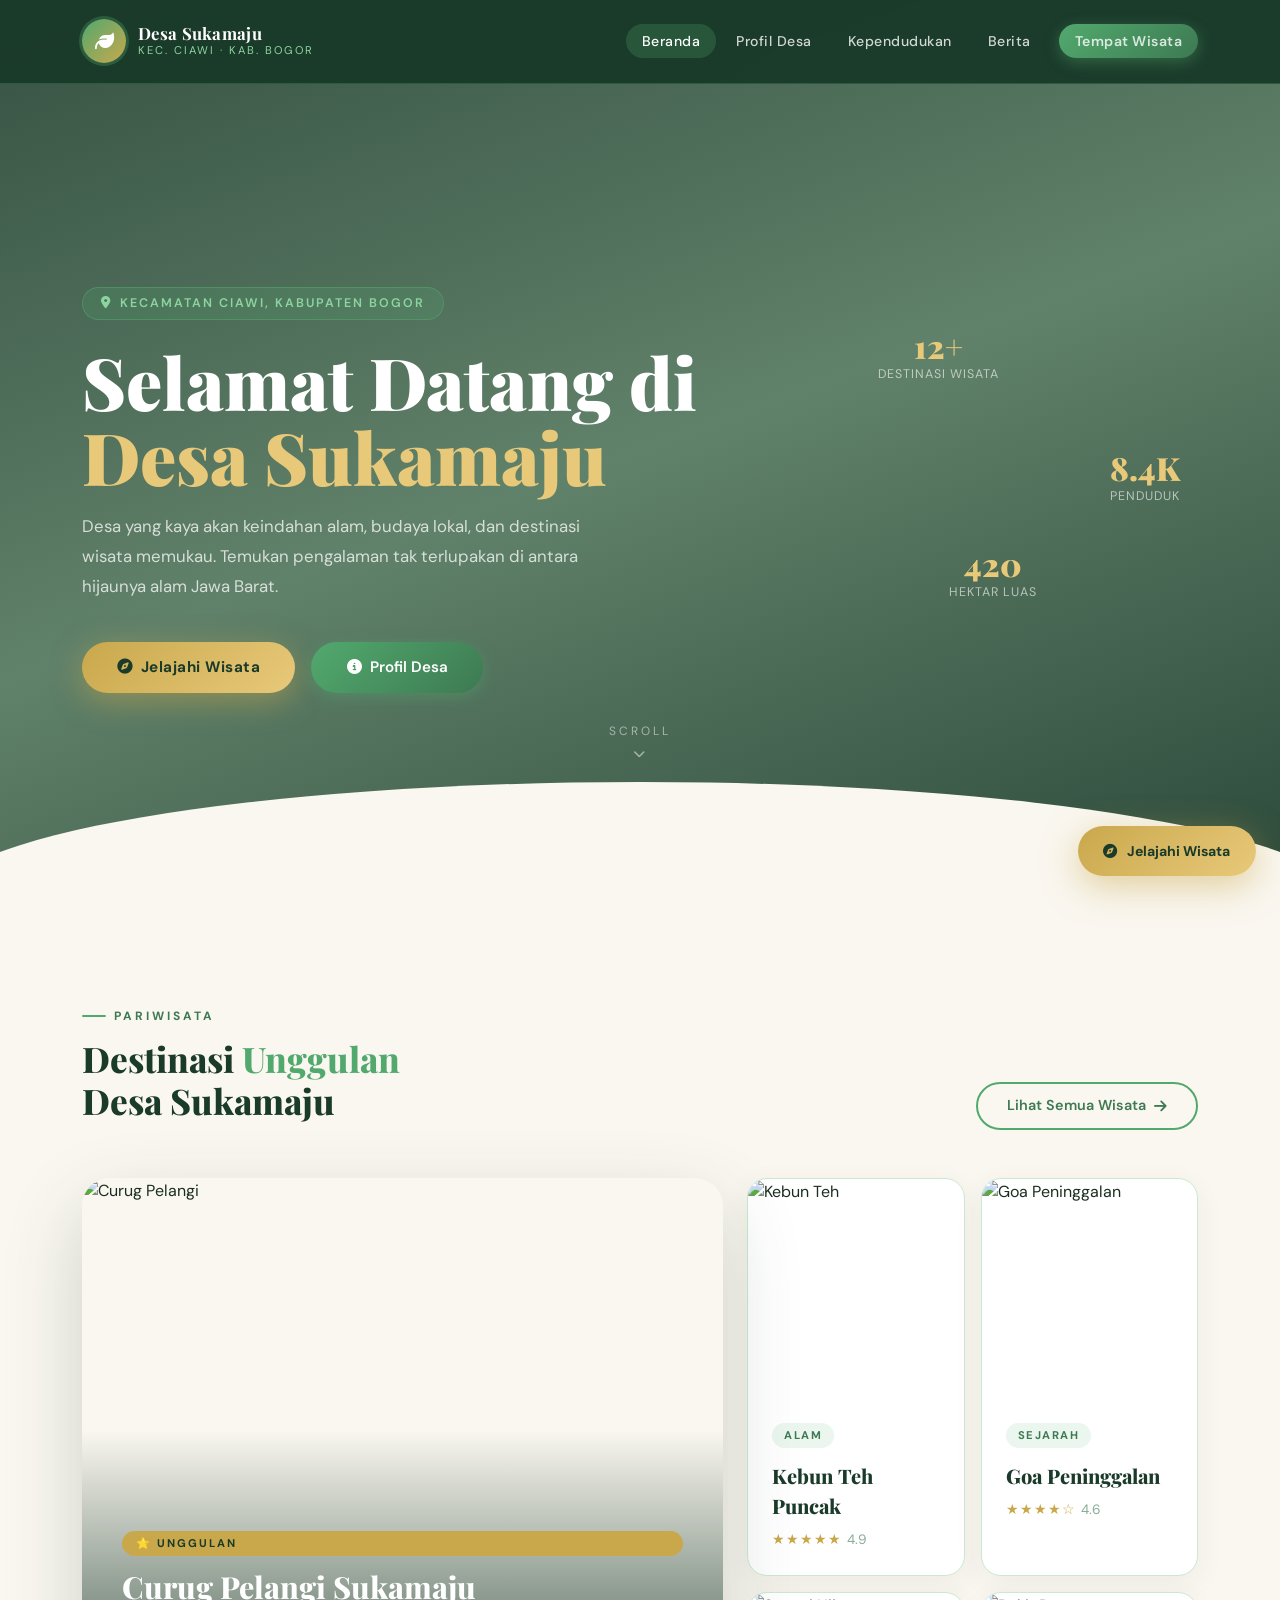
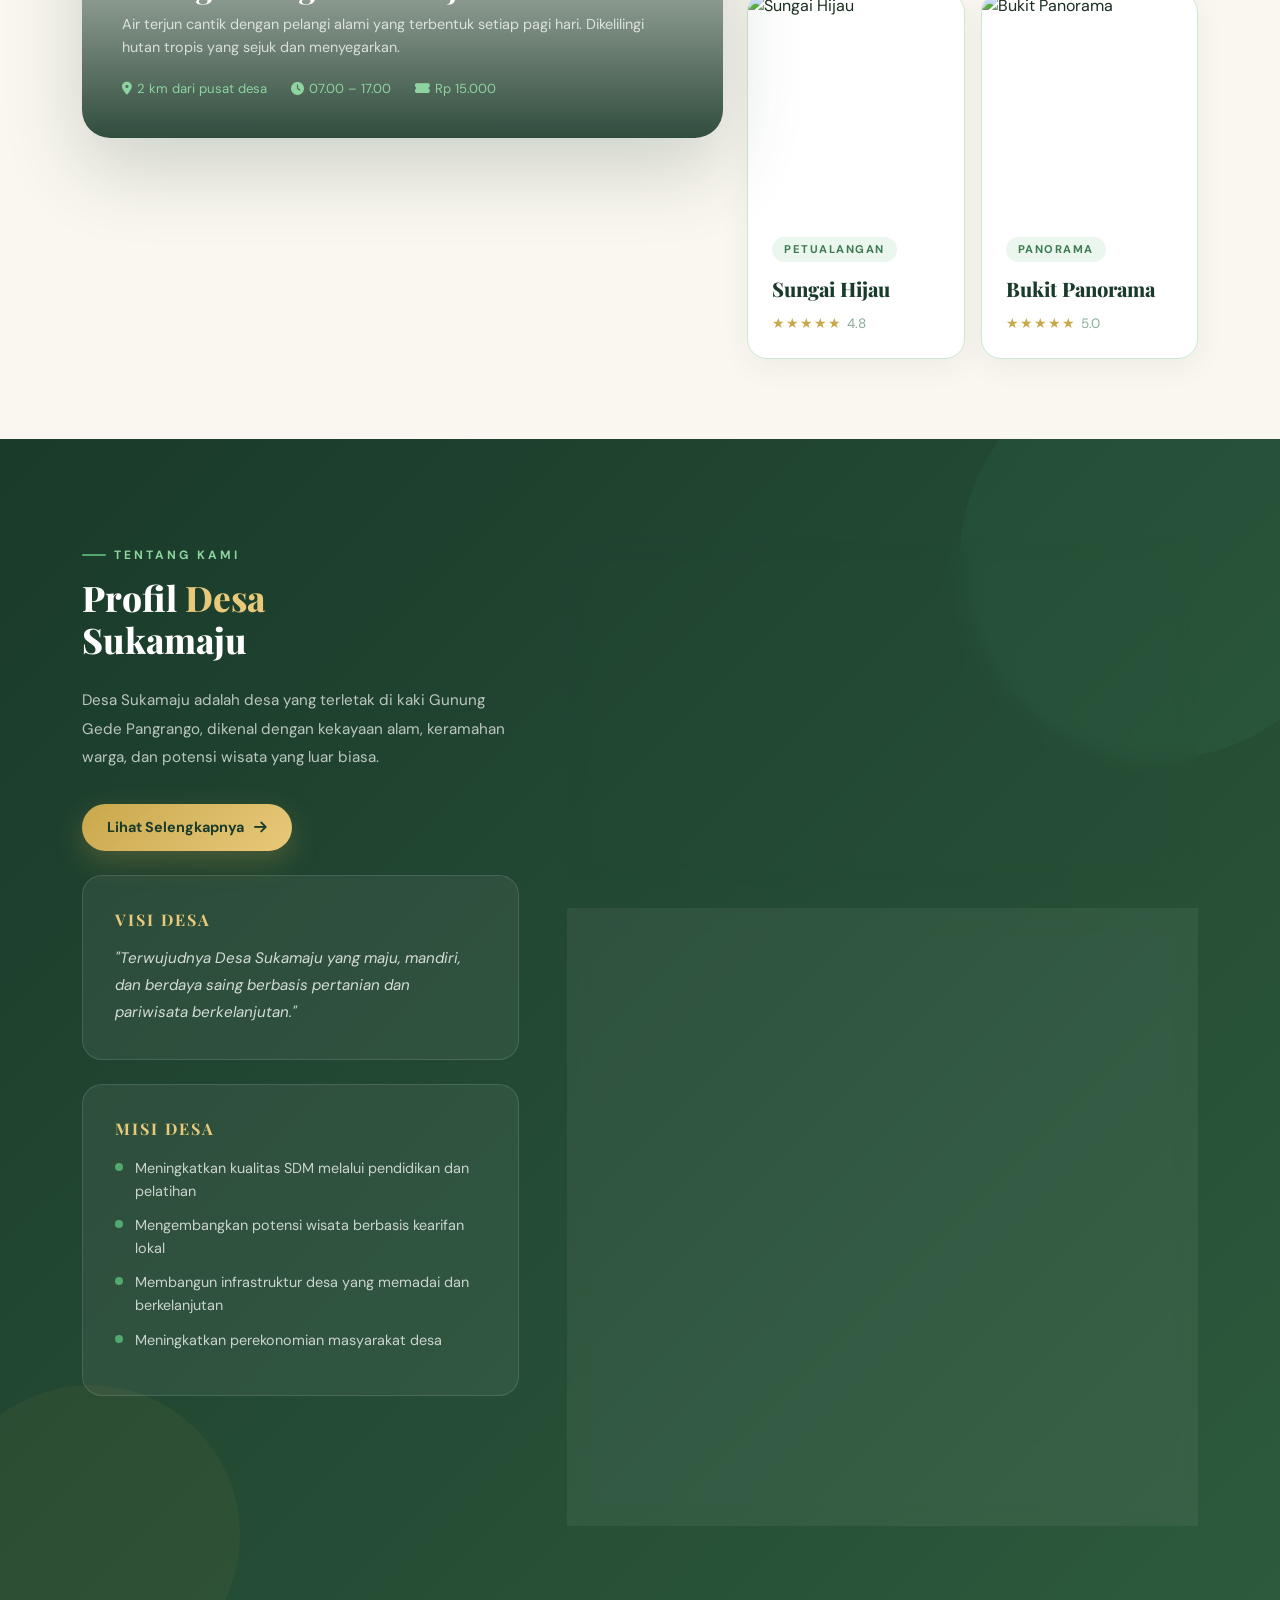
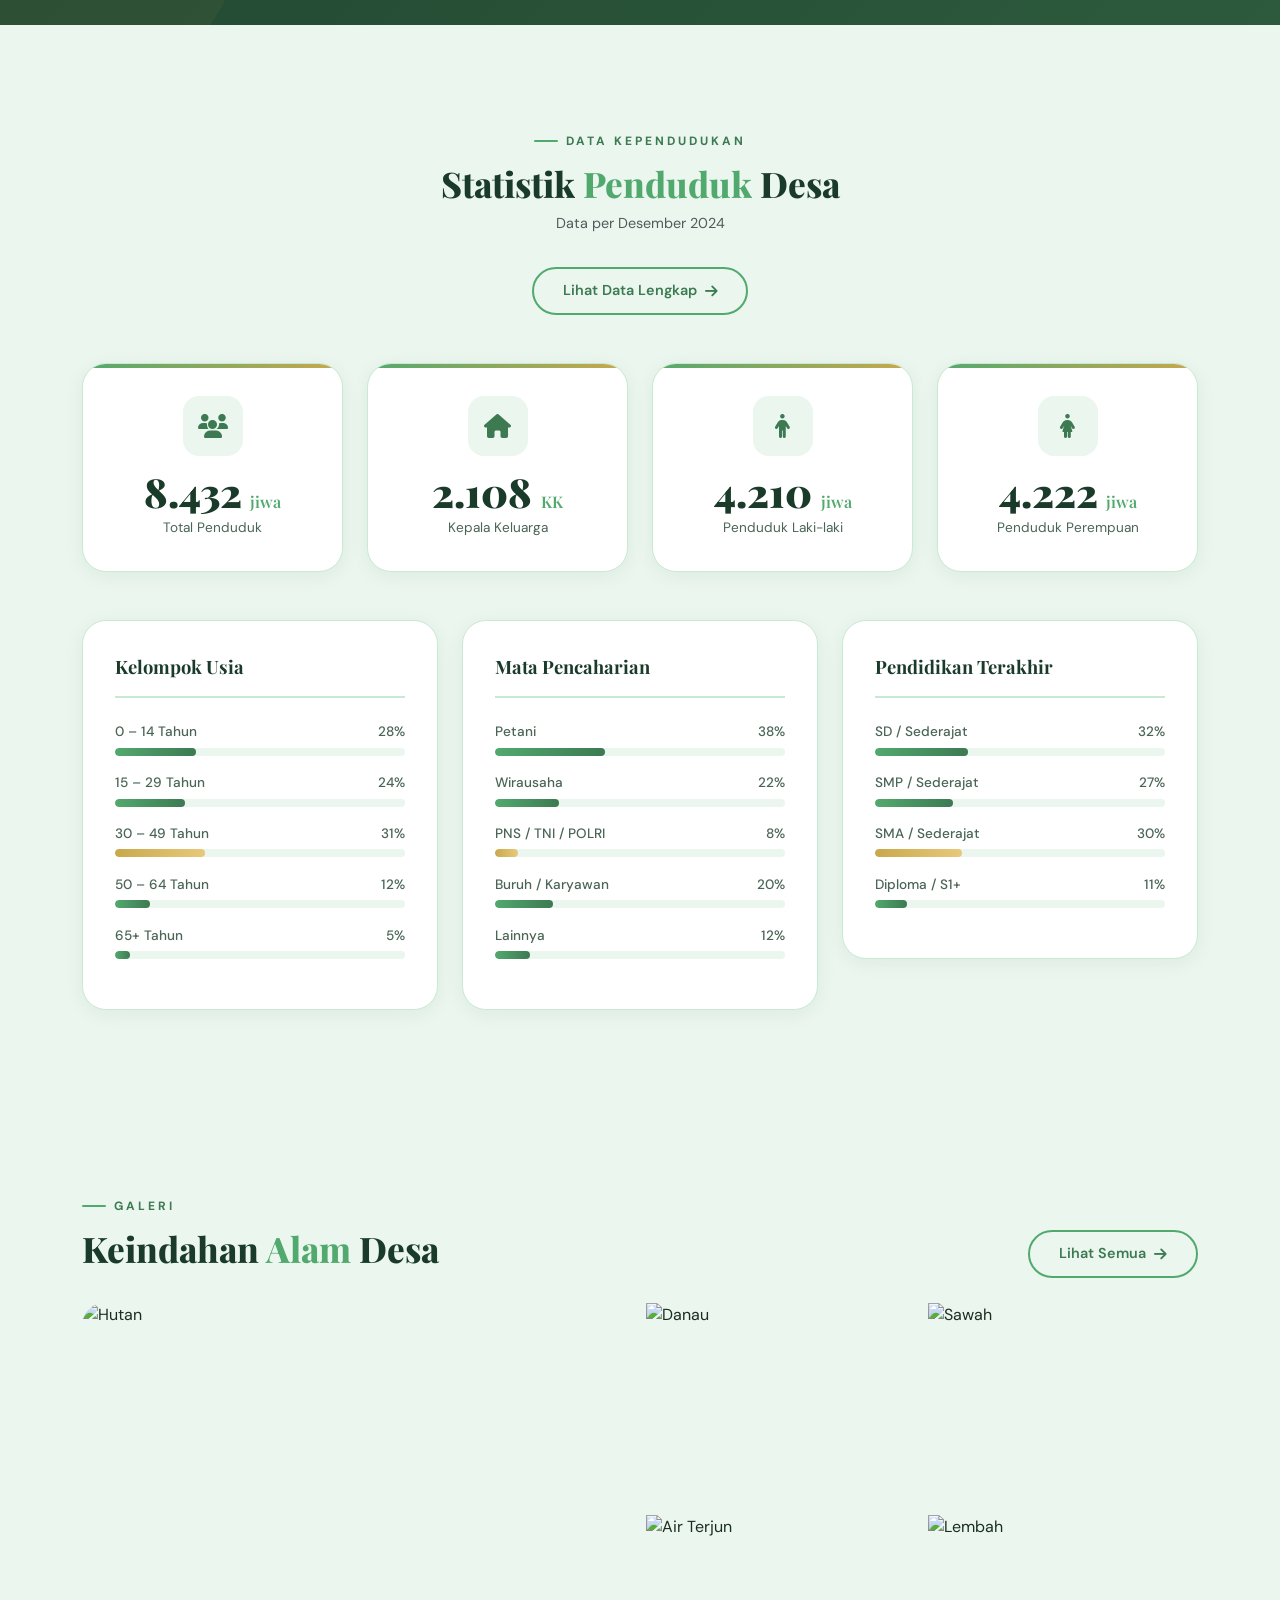
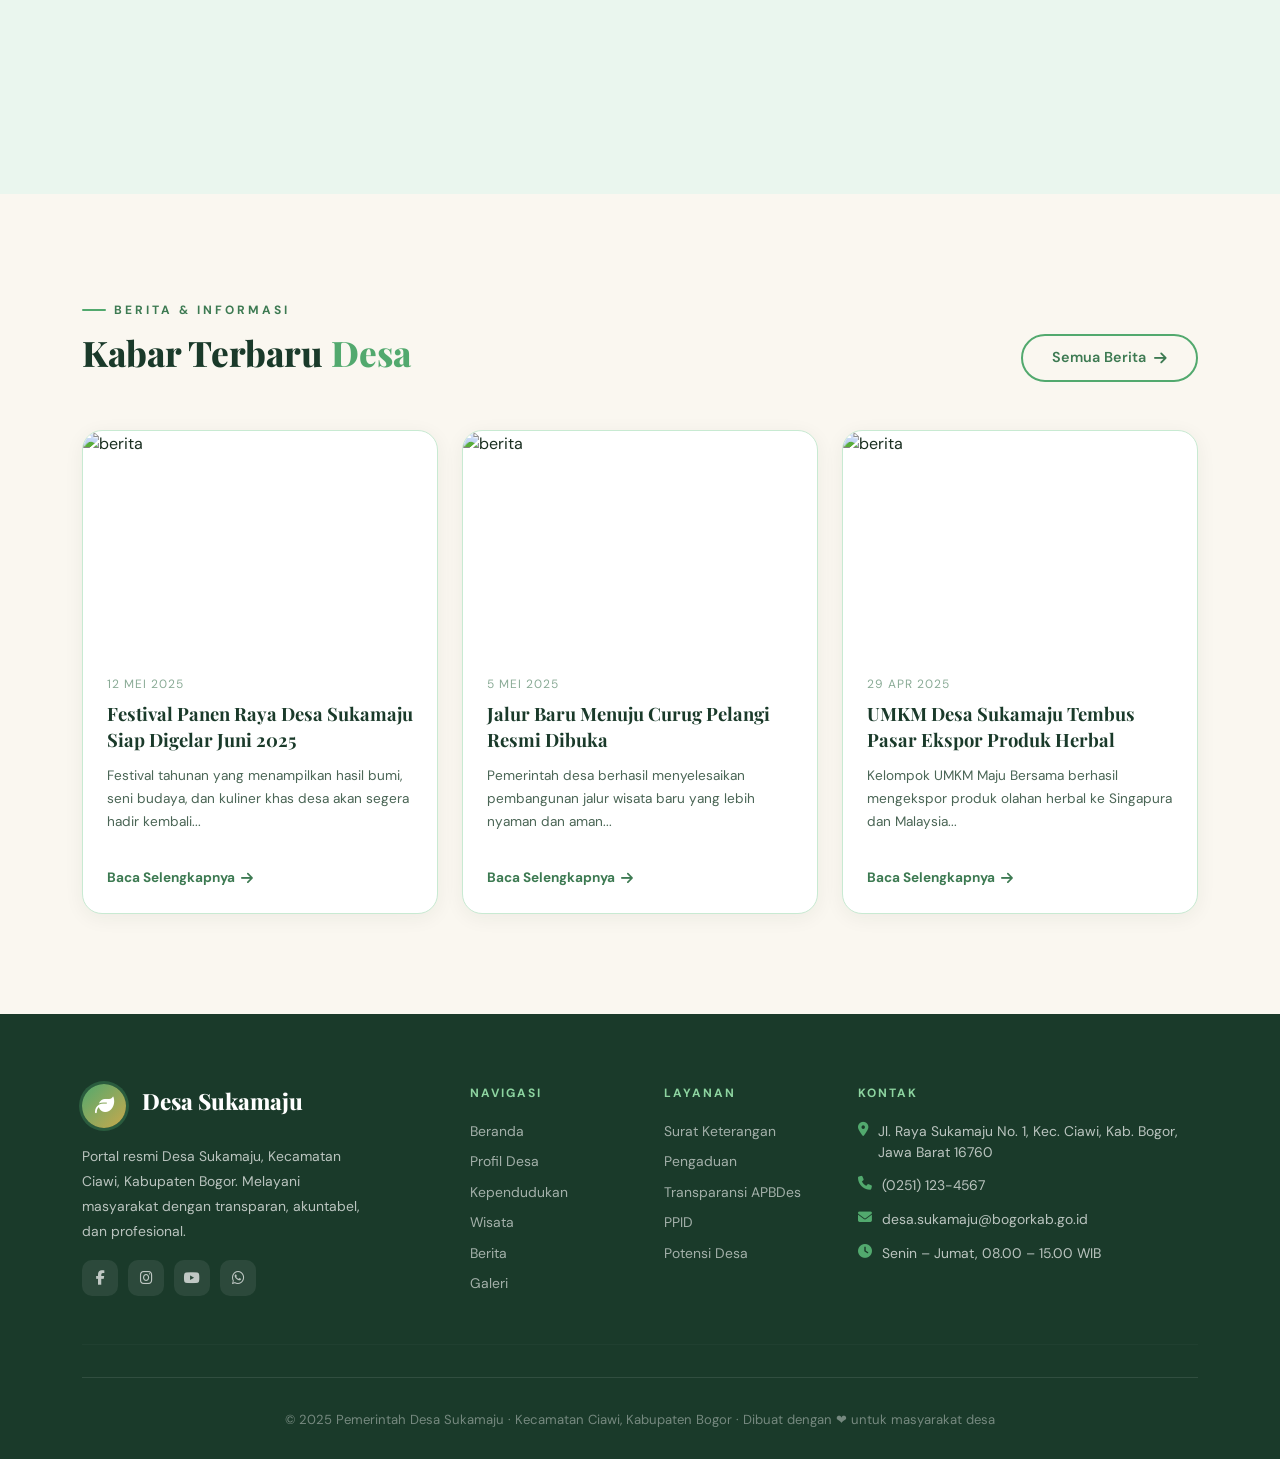
==== commit a4d52f78: "fix karakter aneh" ====
--- a/index.html
+++ b/index.html
@@ -22,7 +22,7 @@
         <div class="brand-logo"><i class="fas fa-leaf"></i></div>
         <div class="brand-text">
           <div class="brand-name">Desa Sukamaju</div>
-          <div class="brand-sub">Kec. Ciawi Â· Kab. Bogor</div>
+          <div class="brand-sub">Kec. Ciawi · Kab. Bogor</div>
         </div>
       </a>
       <button class="navbar-toggler border-0" type="button" data-bs-toggle="collapse" data-bs-target="#mainNav">
@@ -127,7 +127,7 @@
           <div class="wisata-featured">
             <img src="https://images.unsplash.com/photo-1506905925346-21bda4d32df4?w=900&q=80" alt="Curug Pelangi" />
             <div class="wisata-featured-overlay">
-              <span class="wisata-tag">â­ Unggulan</span>
+              <span class="wisata-tag">⭐ Unggulan</span>
               <h3 class="wisata-featured-title"><a href="detail-wisata.html">Curug Pelangi Sukamaju</a></h3>
               <p class="wisata-featured-desc">
                 Air terjun cantik dengan pelangi alami yang terbentuk setiap pagi hari.
@@ -135,7 +135,7 @@
               </p>
               <div class="wisata-meta">
                 <span><i class="fas fa-map-marker-alt"></i>2 km dari pusat desa</span>
-                <span><i class="fas fa-clock"></i>07.00 â€“ 17.00</span>
+                <span><i class="fas fa-clock"></i>07.00 – 17.00</span>
                 <span><i class="fas fa-ticket-alt"></i>Rp 15.000</span>
               </div>
             </div>
@@ -154,7 +154,7 @@
                   <span class="wisata-card-tag">Alam</span>
                   <div class="wisata-card-title"><a href="detail-wisata.html">Kebun Teh Puncak</a></div>
                   <div class="wisata-card-info">
-                    <span class="rating-stars">â˜…â˜…â˜…â˜…â˜…</span>
+                    <span class="rating-stars">★★★★★</span>
                     <span style="color:var(--text-light)">4.9</span>
                   </div>
                 </div>
@@ -170,7 +170,7 @@
                   <span class="wisata-card-tag">Sejarah</span>
                   <div class="wisata-card-title"><a href="detail-wisata.html">Goa Peninggalan</a></div>
                   <div class="wisata-card-info">
-                    <span class="rating-stars">â˜…â˜…â˜…â˜…â˜†</span>
+                    <span class="rating-stars">★★★★☆</span>
                     <span style="color:var(--text-light)">4.6</span>
                   </div>
                 </div>
@@ -186,7 +186,7 @@
                   <span class="wisata-card-tag">Petualangan</span>
                   <div class="wisata-card-title"><a href="detail-wisata.html">Sungai Hijau</a></div>
                   <div class="wisata-card-info">
-                    <span class="rating-stars">â˜…â˜…â˜…â˜…â˜…</span>
+                    <span class="rating-stars">★★★★★</span>
                     <span style="color:var(--text-light)">4.8</span>
                   </div>
                 </div>
@@ -202,7 +202,7 @@
                   <span class="wisata-card-tag">Panorama</span>
                   <div class="wisata-card-title"><a href="detail-wisata.html">Bukit Panorama</a></div>
                   <div class="wisata-card-info">
-                    <span class="rating-stars">â˜…â˜…â˜…â˜…â˜…</span>
+                    <span class="rating-stars">★★★★★</span>
                     <span style="color:var(--text-light)">5.0</span>
                   </div>
                 </div>
@@ -315,7 +315,7 @@
               <div class="profil-info-icon"><i class="fas fa-mountain"></i></div>
               <div>
                 <div class="profil-info-label">Ketinggian</div>
-                <div class="profil-info-value">800 â€“ 1.200 mdpl</div>
+                <div class="profil-info-value">800 – 1.200 mdpl</div>
               </div>
             </div>
             <div class="profil-info-item">
@@ -336,7 +336,7 @@
               <div class="profil-info-icon"><i class="fas fa-clock"></i></div>
               <div>
                 <div class="profil-info-label">Jam Pelayanan</div>
-                <div class="profil-info-value">Senin â€“ Jumat, 08.00 â€“ 15.00 WIB</div>
+                <div class="profil-info-value">Senin – Jumat, 08.00 – 15.00 WIB</div>
               </div>
             </div>
           </div>
@@ -396,26 +396,26 @@
           <div class="demografi-card">
             <div class="demografi-title">Kelompok Usia</div>
             <div class="demografi-bar-item">
-              <div class="demografi-bar-label"><span>0 â€“ 14 Tahun</span><span>28%</span></div>
+              <div class="demografi-bar-label"><span>0 – 14 Tahun</span><span>28%</span></div>
               <div class="demografi-bar-track">
                 <div class="demografi-bar-fill" style="width:28%"></div>
               </div>
             </div>
             <div class="demografi-bar-item">
-              <div class="demografi-bar-label"><span>15 â€“ 29 Tahun</span><span>24%</span></div>
+              <div class="demografi-bar-label"><span>15 – 29 Tahun</span><span>24%</span></div>
               <div class="demografi-bar-track">
                 <div class="demografi-bar-fill" style="width:24%"></div>
               </div>
             </div>
             <div class="demografi-bar-item">
-              <div class="demografi-bar-label"><span>30 â€“ 49 Tahun</span><span>31%</span></div>
+              <div class="demografi-bar-label"><span>30 – 49 Tahun</span><span>31%</span></div>
               <div class="demografi-bar-track">
                 <div class="demografi-bar-fill"
                   style="width:31%;background:linear-gradient(90deg,var(--gold),var(--gold-light))"></div>
               </div>
             </div>
             <div class="demografi-bar-item">
-              <div class="demografi-bar-label"><span>50 â€“ 64 Tahun</span><span>12%</span></div>
+              <div class="demografi-bar-label"><span>50 – 64 Tahun</span><span>12%</span></div>
               <div class="demografi-bar-track">
                 <div class="demografi-bar-fill" style="width:12%"></div>
               </div>
@@ -660,13 +660,13 @@
           </div>
           <div class="footer-contact-item">
             <i class="fas fa-clock"></i>
-            <span>Senin â€“ Jumat, 08.00 â€“ 15.00 WIB</span>
+            <span>Senin – Jumat, 08.00 – 15.00 WIB</span>
           </div>
         </div>
       </div>
       <hr class="footer-divider" />
       <div class="footer-bottom">
-        Â© 2025 Pemerintah Desa Sukamaju Â· Kecamatan Ciawi, Kabupaten Bogor Â· Dibuat dengan â¤ untuk masyarakat desa
+        © 2025 Pemerintah Desa Sukamaju · Kecamatan Ciawi, Kabupaten Bogor · Dibuat dengan ❤ untuk masyarakat desa
       </div>
     </div>
   </footer>
--- a/assets/css/all.css
+++ b/assets/css/all.css
@@ -31,7 +31,7 @@
   overflow-x: hidden;
 }
 
-/* â”€â”€â”€ NAVBAR â”€â”€â”€â”€â”€â”€â”€â”€â”€â”€â”€â”€â”€â”€â”€â”€â”€â”€â”€â”€â”€â”€â”€â”€â”€â”€â”€â”€â”€â”€â”€â”€â”€â”€â”€ */
+/* ─── NAVBAR ─────────────────────────────────── */
 .navbar-desa {
   background: rgba(26, 58, 42, 0.97);
   backdrop-filter: blur(12px);
@@ -110,7 +110,7 @@
   box-shadow: 0 6px 20px rgba(201, 168, 76, 0.4) !important;
 }
 
-/* â”€â”€â”€ HERO â”€â”€â”€â”€â”€â”€â”€â”€â”€â”€â”€â”€â”€â”€â”€â”€â”€â”€â”€â”€â”€â”€â”€â”€â”€â”€â”€â”€â”€â”€â”€â”€â”€â”€â”€â”€â”€ */
+/* ─── HERO ───────────────────────────────────── */
 .hero {
   min-height: 100vh;
   background:
@@ -227,7 +227,7 @@
   animation: fadeUp 0.8s 0.8s ease both;
 }
 
-/* â”€â”€â”€ SCATTERED STATS (Desktop Right Side) â”€â”€â”€ */
+/* ─── SCATTERED STATS (Desktop Right Side) ─── */
 .hero-stats-scattered {
   position: relative;
   height: 320px;
@@ -307,7 +307,7 @@
   animation: bounce 2s infinite;
 }
 
-/* â”€â”€â”€ SECTION HEADERS â”€â”€â”€â”€â”€â”€â”€â”€â”€â”€â”€â”€â”€â”€â”€â”€â”€â”€â”€â”€â”€â”€â”€â”€â”€â”€ */
+/* ─── SECTION HEADERS ────────────────────────── */
 .section-label {
   display: inline-flex;
   align-items: center;
@@ -341,7 +341,7 @@
   font-style: normal;
 }
 
-/* â”€â”€â”€ WISATA HERO SECTION â”€â”€â”€â”€â”€â”€â”€â”€â”€â”€â”€â”€â”€â”€â”€â”€â”€â”€â”€â”€â”€â”€â”€ */
+/* ─── WISATA HERO SECTION ─────────────────────── */
 .wisata-section {
   padding: 100px 0 80px;
   background: var(--cream);
@@ -495,7 +495,7 @@
   font-size: 0.75rem;
 }
 
-/* â”€â”€â”€ PROFIL DESA â”€â”€â”€â”€â”€â”€â”€â”€â”€â”€â”€â”€â”€â”€â”€â”€â”€â”€â”€â”€â”€â”€â”€â”€â”€â”€â”€â”€â”€â”€â”€ */
+/* ─── PROFIL DESA ─────────────────────────────── */
 .profil-section {
   padding: 100px 0;
   background: linear-gradient(135deg, var(--green-deep) 0%, var(--green-dark) 100%);
@@ -721,7 +721,7 @@
   box-shadow: 0 14px 34px rgba(201, 168, 76, 0.34);
 }
 
-/* ─── PROFIL DETAIL PAGE ─────────────────────────────── */
+/* --- PROFIL DETAIL PAGE ------------------------------- */
 .profil-detail-section {
   padding: 90px 0;
   background: var(--cream);
@@ -919,7 +919,7 @@
   display: block;
 }
 
-/* ─── DETAIL KEPENDUDUKAN PAGE ───────────────────────── */
+/* --- DETAIL KEPENDUDUKAN PAGE ------------------------- */
 .kependudukan-detail-section {
   padding: 90px 0;
   background: var(--cream);
@@ -1101,7 +1101,7 @@
   margin-top: 0.75rem;
 }
 
-/* â”€â”€â”€ DATA KEPENDUDUKAN â”€â”€â”€â”€â”€â”€â”€â”€â”€â”€â”€â”€â”€â”€â”€â”€â”€â”€â”€â”€â”€â”€â”€â”€â”€ */
+/* ─── DATA KEPENDUDUKAN ───────────────────────── */
 .data-section {
   padding: 100px 0;
   background: var(--green-mist);
@@ -1211,7 +1211,7 @@
   background: linear-gradient(90deg, var(--green-fresh), var(--green-mid));
 }
 
-/* â”€â”€â”€ BERITA / EVENT â”€â”€â”€â”€â”€â”€â”€â”€â”€â”€â”€â”€â”€â”€â”€â”€â”€â”€â”€â”€â”€â”€â”€â”€â”€â”€â”€â”€ */
+/* ─── BERITA / EVENT ──────────────────────────── */
 .berita-section {
   padding: 100px 0;
   background: var(--cream);
@@ -1292,7 +1292,7 @@
   color: var(--green-fresh);
 }
 
-/* â”€â”€â”€ GALERI â”€â”€â”€â”€â”€â”€â”€â”€â”€â”€â”€â”€â”€â”€â”€â”€â”€â”€â”€â”€â”€â”€â”€â”€â”€â”€â”€â”€â”€â”€â”€â”€â”€â”€â”€â”€ */
+/* ─── GALERI ──────────────────────────────────── */
 .galeri-section {
   padding: 80px 0;
   background: var(--green-mist);
@@ -1346,7 +1346,7 @@
   font-size: 1.5rem;
 }
 
-/* â”€â”€â”€ FOOTER â”€â”€â”€â”€â”€â”€â”€â”€â”€â”€â”€â”€â”€â”€â”€â”€â”€â”€â”€â”€â”€â”€â”€â”€â”€â”€â”€â”€â”€â”€â”€â”€â”€â”€â”€â”€ */
+/* ─── FOOTER ──────────────────────────────────── */
 footer {
   background: var(--green-deep);
   padding: 70px 0 30px;
@@ -1440,7 +1440,7 @@
   transform: translateY(-2px);
 }
 
-/* â”€â”€â”€ UTILITIES â”€â”€â”€â”€â”€â”€â”€â”€â”€â”€â”€â”€â”€â”€â”€â”€â”€â”€â”€â”€â”€â”€â”€â”€â”€â”€â”€â”€â”€â”€â”€â”€â”€ */
+/* ─── UTILITIES ───────────────────────────────── */
 @keyframes fadeUp {
   from {
     opacity: 0;
@@ -1574,10 +1574,10 @@
   opacity: 1;
 }
 
-/* â”€â”€â”€ MOBILE OVERRIDES â”€â”€â”€â”€â”€â”€â”€â”€â”€â”€â”€â”€â”€â”€â”€â”€â”€â”€â”€â”€â”€â”€â”€â”€â”€â”€ */
+/* ─── MOBILE OVERRIDES ────────────────────────── */
 @media (max-width: 991.98px) {
 
-  /* Stats label mobile â€” shadow gelap agar terbaca di atas background apapun */
+  /* Stats label mobile — shadow gelap agar terbaca di atas background apapun */
   .hero-stats .hero-stat-label {
     color: rgba(255, 255, 255, 0.95);
     text-shadow: 0 1px 6px rgba(0, 0, 0, 0.6), 0 0 12px rgba(0, 0, 0, 0.4);
@@ -1703,7 +1703,7 @@
     * { margin: 0; padding: 0; box-sizing: border-box; }
     body { font-family: 'DM Sans', sans-serif; background: var(--cream); color: var(--text-dark); overflow-x: hidden; }
 
-    /* â”€â”€ NAVBAR â”€â”€ */
+    /* ── NAVBAR ── */
     .navbar-desa {
       background: rgba(26,58,42,0.97);
       backdrop-filter: blur(12px);
@@ -1717,7 +1717,7 @@
     .navbar-desa .nav-link:hover { color: white !important; background: rgba(82,169,110,0.25); }
     .btn-wisata-nav { background: linear-gradient(135deg, var(--green-fresh), var(--green-mid)); color: white !important; border-radius: 50px !important; padding: 0.4rem 1.2rem !important; font-weight: 600 !important; }
 
-    /* â”€â”€ HERO ARTIKEL â”€â”€ */
+    /* ── HERO ARTIKEL ── */
     .hero-artikel {
       padding-top: 80px;
       background: linear-gradient(180deg, var(--green-deep) 0%, var(--green-dark) 100%);
@@ -1803,7 +1803,7 @@
       font-style: italic;
     }
 
-    /* â”€â”€ READING PROGRESS â”€â”€ */
+    /* ── READING PROGRESS ── */
     .reading-progress {
       position: fixed; top: 0; left: 0; right: 0;
       height: 3px; background: transparent; z-index: 1001;
@@ -1814,7 +1814,7 @@
       width: 0%; transition: width 0.1s linear;
     }
 
-    /* â”€â”€ ARTICLE BODY â”€â”€ */
+    /* ── ARTICLE BODY ── */
     .artikel-body {
       font-family: 'DM Sans', sans-serif;
       font-size: 1.02rem; line-height: 2;
@@ -1867,7 +1867,7 @@
     .highlight-box ul { color: rgba(255,255,255,0.8); }
     .highlight-box ul li { margin-bottom: 0.5rem; }
 
-    /* â”€â”€ SHARE BAR â”€â”€ */
+    /* ── SHARE BAR ── */
     .share-bar {
       background: white; border-radius: 20px;
       padding: 1.5rem 2rem;
@@ -1890,7 +1890,7 @@
     .share-copy { background: var(--green-mist); color: var(--green-mid); }
     .share-btn:hover { transform: translateY(-2px); filter: brightness(1.1); }
 
-    /* â”€â”€ TAGS â”€â”€ */
+    /* ── TAGS ── */
     .tag-pill {
       display: inline-block;
       background: var(--green-mist); color: var(--green-mid);
@@ -1901,7 +1901,7 @@
     }
     .tag-pill:hover { background: var(--green-fresh); color: white; border-color: var(--green-fresh); }
 
-    /* â”€â”€ SIDEBAR â”€â”€ */
+    /* ── SIDEBAR ── */
     .sidebar-card {
       background: white; border-radius: 20px;
       border: 1px solid var(--green-pale);
@@ -1965,7 +1965,7 @@
       border-radius: 50px; padding: 2px 10px; font-size: 0.75rem; font-weight: 700;
     }
 
-    /* â”€â”€ BERITA LAINNYA â”€â”€ */
+    /* ── BERITA LAINNYA ── */
     .related-card {
       background: white; border-radius: 20px; overflow: hidden;
       border: 1px solid var(--green-pale);
@@ -1981,7 +1981,7 @@
     .related-title { font-family: 'Playfair Display', serif; font-size: 0.95rem; font-weight: 700; color: var(--green-deep); line-height: 1.4; margin-bottom: 0.5rem; }
     .related-date { font-size: 0.75rem; color: var(--text-light); }
 
-    /* â”€â”€ FOOTER â”€â”€ */
+    /* ── FOOTER ── */
     footer { background: var(--green-deep); padding: 50px 0 25px; color: rgba(255,255,255,0.7); }
     .footer-bottom { font-size: 0.82rem; color: rgba(255,255,255,0.4); text-align: center; padding-top: 2rem; border-top: 1px solid rgba(255,255,255,0.1); margin-top: 2rem; }
     .footer-brand { font-family: 'Playfair Display', serif; font-size: 1.2rem; font-weight: 800; color: white; }
@@ -1989,7 +1989,7 @@
     .footer-link:hover { color: var(--green-light); }
     .footer-title { color: var(--green-light); font-size: 0.75rem; letter-spacing: 2px; text-transform: uppercase; font-weight: 700; margin-bottom: 1rem; }
 
-    /* â”€â”€ UTILS â”€â”€ */
+    /* ── UTILS ── */
     .section-label { display: inline-flex; align-items: center; gap: 8px; color: var(--green-mid); font-size: 0.75rem; letter-spacing: 3px; text-transform: uppercase; font-weight: 700; margin-bottom: 0.8rem; }
     .section-label::before { content: ''; width: 24px; height: 2px; background: var(--green-fresh); border-radius: 2px; }
     .section-title { font-family: 'Playfair Display', serif; font-size: clamp(1.6rem, 3vw, 2.2rem); font-weight: 800; color: var(--green-deep); line-height: 1.2; }
@@ -2037,7 +2037,7 @@
       overflow-x: hidden;
     }
 
-    /* â”€â”€ NAVBAR â”€â”€ */
+    /* ── NAVBAR ── */
     .navbar-desa {
       background: rgba(26, 58, 42, 0.97);
       backdrop-filter: blur(12px);
@@ -2098,7 +2098,7 @@
       font-weight: 600 !important;
     }
 
-    /* â”€â”€ HERO PARALLAX â”€â”€ */
+    /* ── HERO PARALLAX ── */
     .hero-wisata {
       height: 100vh;
       position: relative;
@@ -2226,7 +2226,7 @@
       animation: fadeUp 0.8s 0.6s both;
     }
 
-    /* â”€â”€ FLOATING INFO CARD â”€â”€ */
+    /* ── FLOATING INFO CARD ── */
     .floating-info {
       position: sticky;
       top: 90px;
@@ -2353,7 +2353,7 @@
       background: var(--green-mist);
     }
 
-    /* â”€â”€ CONTENT SECTIONS â”€â”€ */
+    /* ── CONTENT SECTIONS ── */
     .detail-section {
       padding: 80px 0;
     }
@@ -2901,7 +2901,7 @@
       overflow-x: hidden;
     }
 
-    /* â”€â”€â”€ NAVBAR â”€â”€â”€â”€â”€â”€â”€â”€â”€â”€â”€â”€â”€â”€â”€â”€â”€â”€â”€â”€â”€â”€â”€â”€â”€â”€â”€â”€â”€â”€â”€â”€â”€â”€â”€ */
+    /* ─── NAVBAR ─────────────────────────────────── */
     .navbar-desa {
       background: rgba(26, 58, 42, 0.97);
       backdrop-filter: blur(12px);
@@ -2980,7 +2980,7 @@
       box-shadow: 0 6px 20px rgba(201, 168, 76, 0.4) !important;
     }
 
-    /* â”€â”€â”€ PAGE HEADER â”€â”€â”€â”€â”€â”€â”€â”€â”€â”€â”€â”€â”€â”€â”€â”€â”€â”€â”€â”€â”€â”€â”€â”€â”€â”€â”€â”€â”€â”€â”€â”€â”€ */
+    /* ─── PAGE HEADER ───────────────────────────────── */
     .page-header {
       background: linear-gradient(rgba(26, 58, 42, 0.85), rgba(26, 58, 42, 0.85)), url('https://images.unsplash.com/photo-1544644181-1484b3fdfc62?w=1600&q=80') center/cover no-repeat;
       padding: 180px 0 100px;
@@ -3047,7 +3047,7 @@
       animation: fadeUp 0.8s 0.4s ease both;
     }
 
-    /* â”€â”€â”€ FILTER & SORT â”€â”€â”€â”€â”€â”€â”€â”€â”€â”€â”€â”€â”€â”€â”€â”€â”€â”€â”€â”€â”€â”€â”€â”€â”€â”€â”€â”€â”€â”€ */
+    /* ─── FILTER & SORT ────────────────────────────── */
     .filter-wrapper {
       background: white;
       border-radius: 20px;
@@ -3119,7 +3119,7 @@
       color: var(--text-light);
     }
 
-    /* â”€â”€â”€ BERITA CARDS â”€â”€â”€â”€â”€â”€â”€â”€â”€â”€â”€â”€â”€â”€â”€â”€â”€â”€â”€â”€â”€â”€â”€â”€â”€â”€â”€â”€â”€ */
+    /* ─── BERITA CARDS ───────────────────────────── */
     .berita-grid-section {
       padding: 60px 0 100px;
     }
@@ -3222,7 +3222,7 @@
       color: var(--green-fresh);
     }
 
-    /* â”€â”€â”€ PAGINATION â”€â”€â”€â”€â”€â”€â”€â”€â”€â”€â”€â”€â”€â”€â”€â”€â”€â”€â”€â”€â”€â”€â”€â”€â”€â”€â”€â”€â”€â”€â”€ */
+    /* ─── PAGINATION ─────────────────────────────── */
     .pagination-custom {
       display: flex;
       justify-content: center;
@@ -3258,7 +3258,7 @@
       box-shadow: 0 4px 15px rgba(82, 169, 110, 0.3);
     }
 
-    /* â”€â”€â”€ FOOTER â”€â”€â”€â”€â”€â”€â”€â”€â”€â”€â”€â”€â”€â”€â”€â”€â”€â”€â”€â”€â”€â”€â”€â”€â”€â”€â”€â”€â”€â”€â”€â”€â”€â”€â”€â”€ */
+    /* ─── FOOTER ──────────────────────────────────── */
     footer {
       background: var(--green-deep);
       padding: 70px 0 30px;
@@ -3389,7 +3389,7 @@
       overflow-x: hidden;
     }
 
-    /* â”€â”€â”€ NAVBAR â”€â”€â”€â”€â”€â”€â”€â”€â”€â”€â”€â”€â”€â”€â”€â”€â”€â”€â”€â”€â”€â”€â”€â”€â”€â”€â”€â”€â”€â”€â”€â”€â”€â”€â”€ */
+    /* ─── NAVBAR ─────────────────────────────────── */
     .navbar-desa {
       background: rgba(26, 58, 42, 0.97);
       backdrop-filter: blur(12px);
@@ -3468,7 +3468,7 @@
       box-shadow: 0 6px 20px rgba(201, 168, 76, 0.4) !important;
     }
 
-    /* â”€â”€â”€ PAGE HEADER â”€â”€â”€â”€â”€â”€â”€â”€â”€â”€â”€â”€â”€â”€â”€â”€â”€â”€â”€â”€â”€â”€â”€â”€â”€â”€â”€â”€â”€â”€â”€â”€â”€ */
+    /* ─── PAGE HEADER ───────────────────────────────── */
     .page-header {
       background: linear-gradient(rgba(26, 58, 42, 0.85), rgba(26, 58, 42, 0.85)), url('https://images.unsplash.com/photo-1506905925346-21bda4d32df4?w=1600&q=80') center/cover no-repeat;
       padding: 180px 0 100px;
@@ -3535,7 +3535,7 @@
       animation: fadeUp 0.8s 0.4s ease both;
     }
 
-    /* â”€â”€â”€ FILTER â”€â”€â”€â”€â”€â”€â”€â”€â”€â”€â”€â”€â”€â”€â”€â”€â”€â”€â”€â”€â”€â”€â”€â”€â”€â”€â”€â”€â”€â”€ */
+    /* ─── FILTER ────────────────────────────── */
     .filter-wrapper {
       display: flex;
       flex-wrap: wrap;
@@ -3565,7 +3565,7 @@
       box-shadow: 0 4px 15px rgba(26, 58, 42, 0.2);
     }
 
-    /* â”€â”€â”€ GALLERY GRID â”€â”€â”€â”€â”€â”€â”€â”€â”€â”€â”€â”€â”€â”€â”€â”€â”€â”€â”€â”€â”€â”€â”€â”€â”€â”€â”€â”€â”€ */
+    /* ─── GALLERY GRID ───────────────────────────── */
     .gallery-section {
       padding: 40px 0 100px;
     }
@@ -3699,7 +3699,7 @@
     }
     .lightbox-close:hover { opacity: 1; }
 
-    /* â”€â”€â”€ FOOTER â”€â”€â”€â”€â”€â”€â”€â”€â”€â”€â”€â”€â”€â”€â”€â”€â”€â”€â”€â”€â”€â”€â”€â”€â”€â”€â”€â”€â”€â”€â”€â”€â”€â”€â”€â”€ */
+    /* ─── FOOTER ──────────────────────────────────── */
     footer {
       background: var(--green-deep);
       padding: 70px 0 30px;
@@ -3814,7 +3814,7 @@
       overflow-x: hidden;
     }
 
-    /* â”€â”€â”€ NAVBAR â”€â”€â”€â”€â”€â”€â”€â”€â”€â”€â”€â”€â”€â”€â”€â”€â”€â”€â”€â”€â”€â”€â”€â”€â”€â”€â”€â”€â”€â”€â”€â”€â”€â”€â”€ */
+    /* ─── NAVBAR ─────────────────────────────────── */
     .navbar-desa {
       background: rgba(26, 58, 42, 0.97);
       backdrop-filter: blur(12px);
@@ -3893,7 +3893,7 @@
       box-shadow: 0 6px 20px rgba(201, 168, 76, 0.4) !important;
     }
 
-    /* â”€â”€â”€ PAGE HEADER â”€â”€â”€â”€â”€â”€â”€â”€â”€â”€â”€â”€â”€â”€â”€â”€â”€â”€â”€â”€â”€â”€â”€â”€â”€â”€â”€â”€â”€â”€â”€â”€â”€ */
+    /* ─── PAGE HEADER ───────────────────────────────── */
     .page-header {
       background: linear-gradient(rgba(26, 58, 42, 0.85), rgba(26, 58, 42, 0.85)), url('https://images.unsplash.com/photo-1506905925346-21bda4d32df4?w=1600&q=80') center/cover no-repeat;
       padding: 180px 0 100px;
@@ -3960,7 +3960,7 @@
       animation: fadeUp 0.8s 0.4s ease both;
     }
 
-    /* â”€â”€â”€ FILTER & SORT â”€â”€â”€â”€â”€â”€â”€â”€â”€â”€â”€â”€â”€â”€â”€â”€â”€â”€â”€â”€â”€â”€â”€â”€â”€â”€â”€â”€â”€â”€ */
+    /* ─── FILTER & SORT ────────────────────────────── */
     .filter-wrapper {
       background: white;
       border-radius: 20px;
@@ -4032,7 +4032,7 @@
       color: var(--text-light);
     }
 
-    /* â”€â”€â”€ WISATA CARDS â”€â”€â”€â”€â”€â”€â”€â”€â”€â”€â”€â”€â”€â”€â”€â”€â”€â”€â”€â”€â”€â”€â”€â”€â”€â”€â”€â”€â”€ */
+    /* ─── WISATA CARDS ───────────────────────────── */
     .wisata-grid-section {
       padding: 60px 0 100px;
     }
@@ -4165,7 +4165,7 @@
       font-size: 0.95rem;
     }
 
-    /* â”€â”€â”€ PAGINATION â”€â”€â”€â”€â”€â”€â”€â”€â”€â”€â”€â”€â”€â”€â”€â”€â”€â”€â”€â”€â”€â”€â”€â”€â”€â”€â”€â”€â”€â”€â”€ */
+    /* ─── PAGINATION ─────────────────────────────── */
     .pagination-custom {
       display: flex;
       justify-content: center;
@@ -4201,7 +4201,7 @@
       box-shadow: 0 4px 15px rgba(82, 169, 110, 0.3);
     }
 
-    /* â”€â”€â”€ FOOTER â”€â”€â”€â”€â”€â”€â”€â”€â”€â”€â”€â”€â”€â”€â”€â”€â”€â”€â”€â”€â”€â”€â”€â”€â”€â”€â”€â”€â”€â”€â”€â”€â”€â”€â”€â”€ */
+    /* ─── FOOTER ──────────────────────────────────── */
     footer {
       background: var(--green-deep);
       padding: 70px 0 30px;
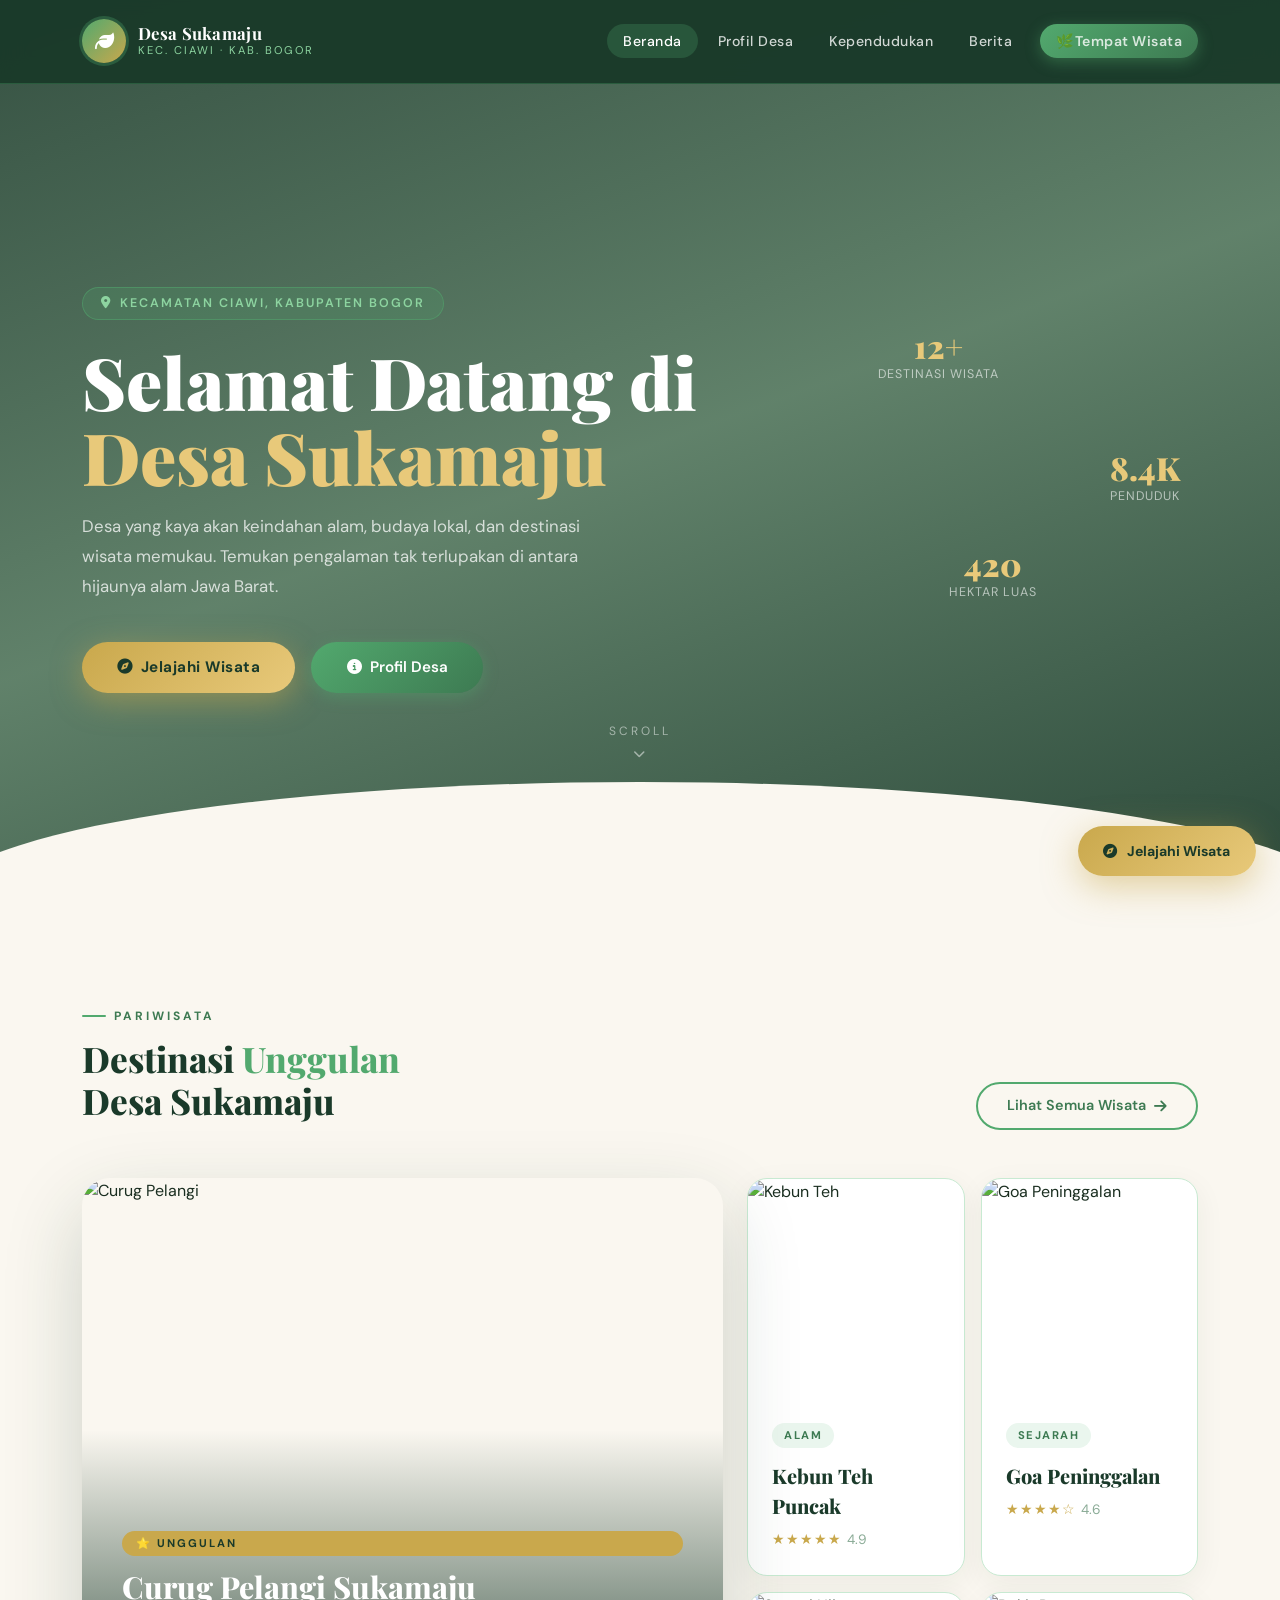
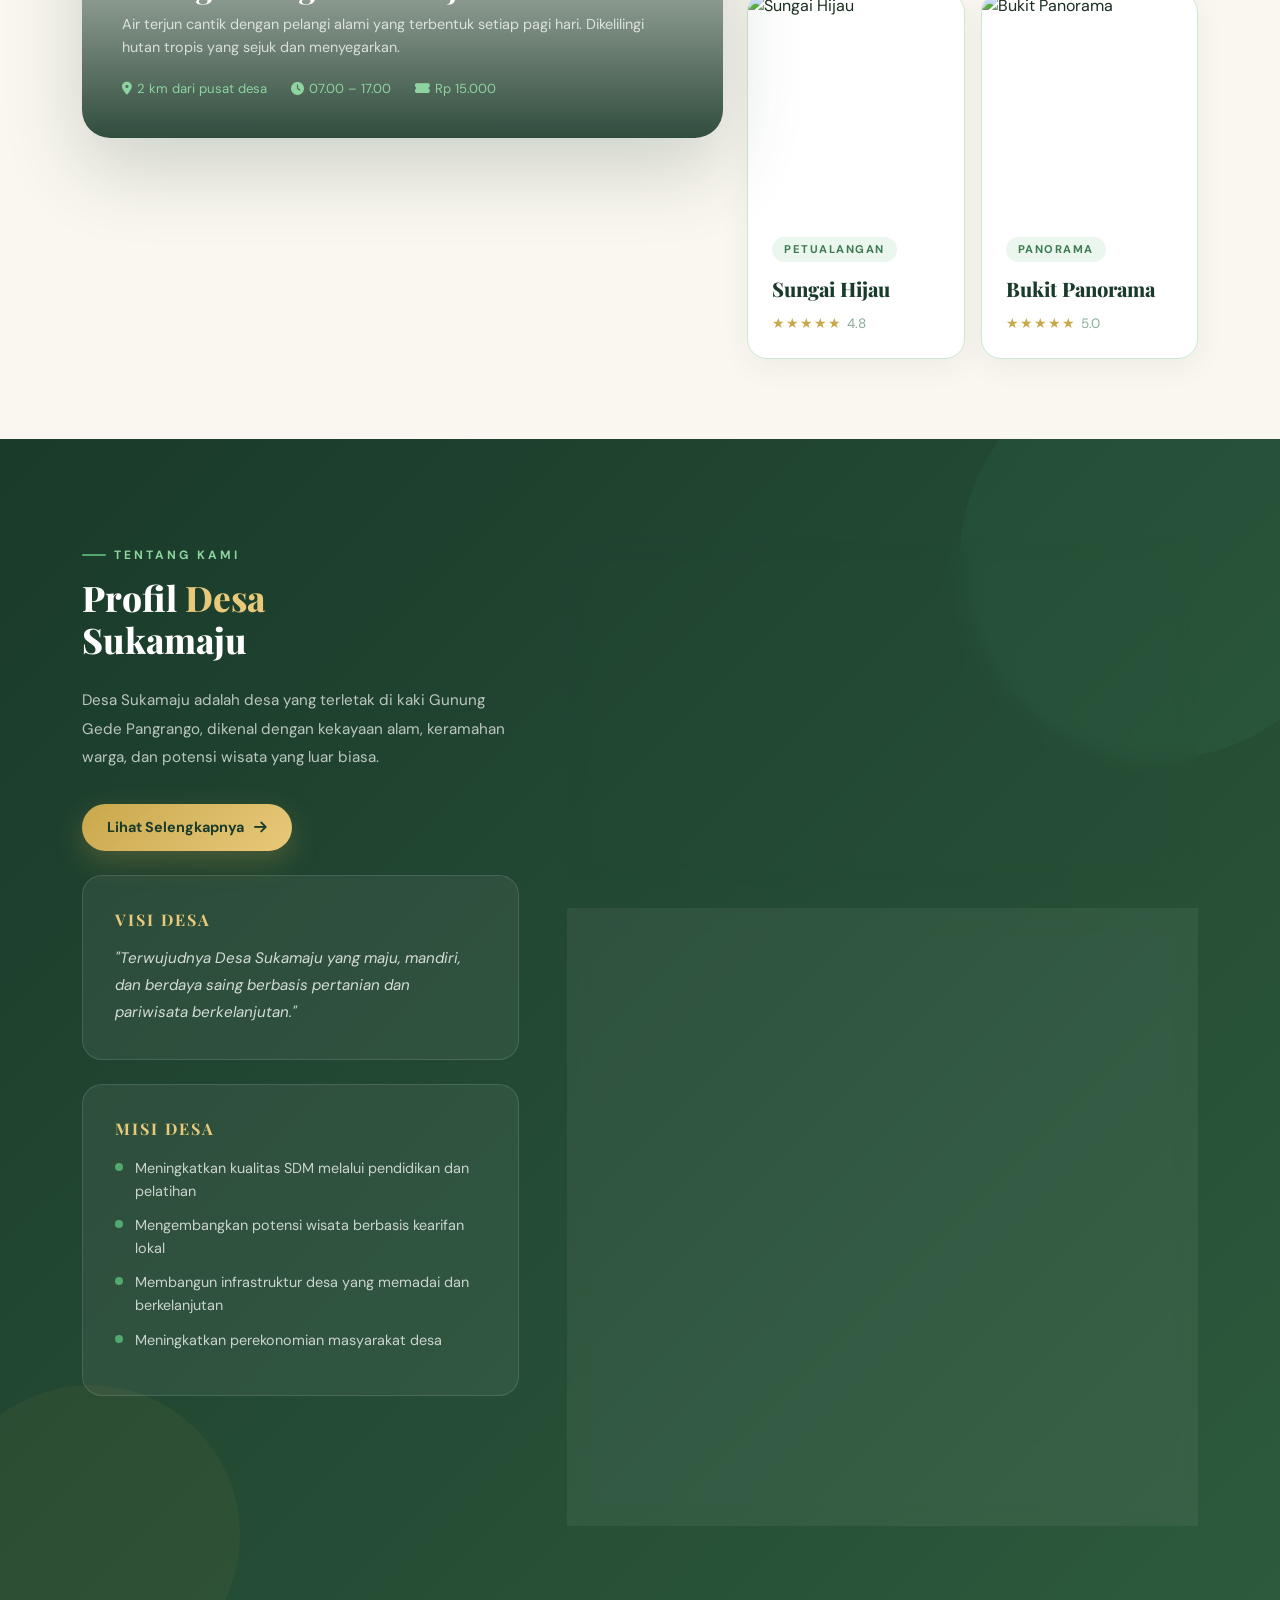
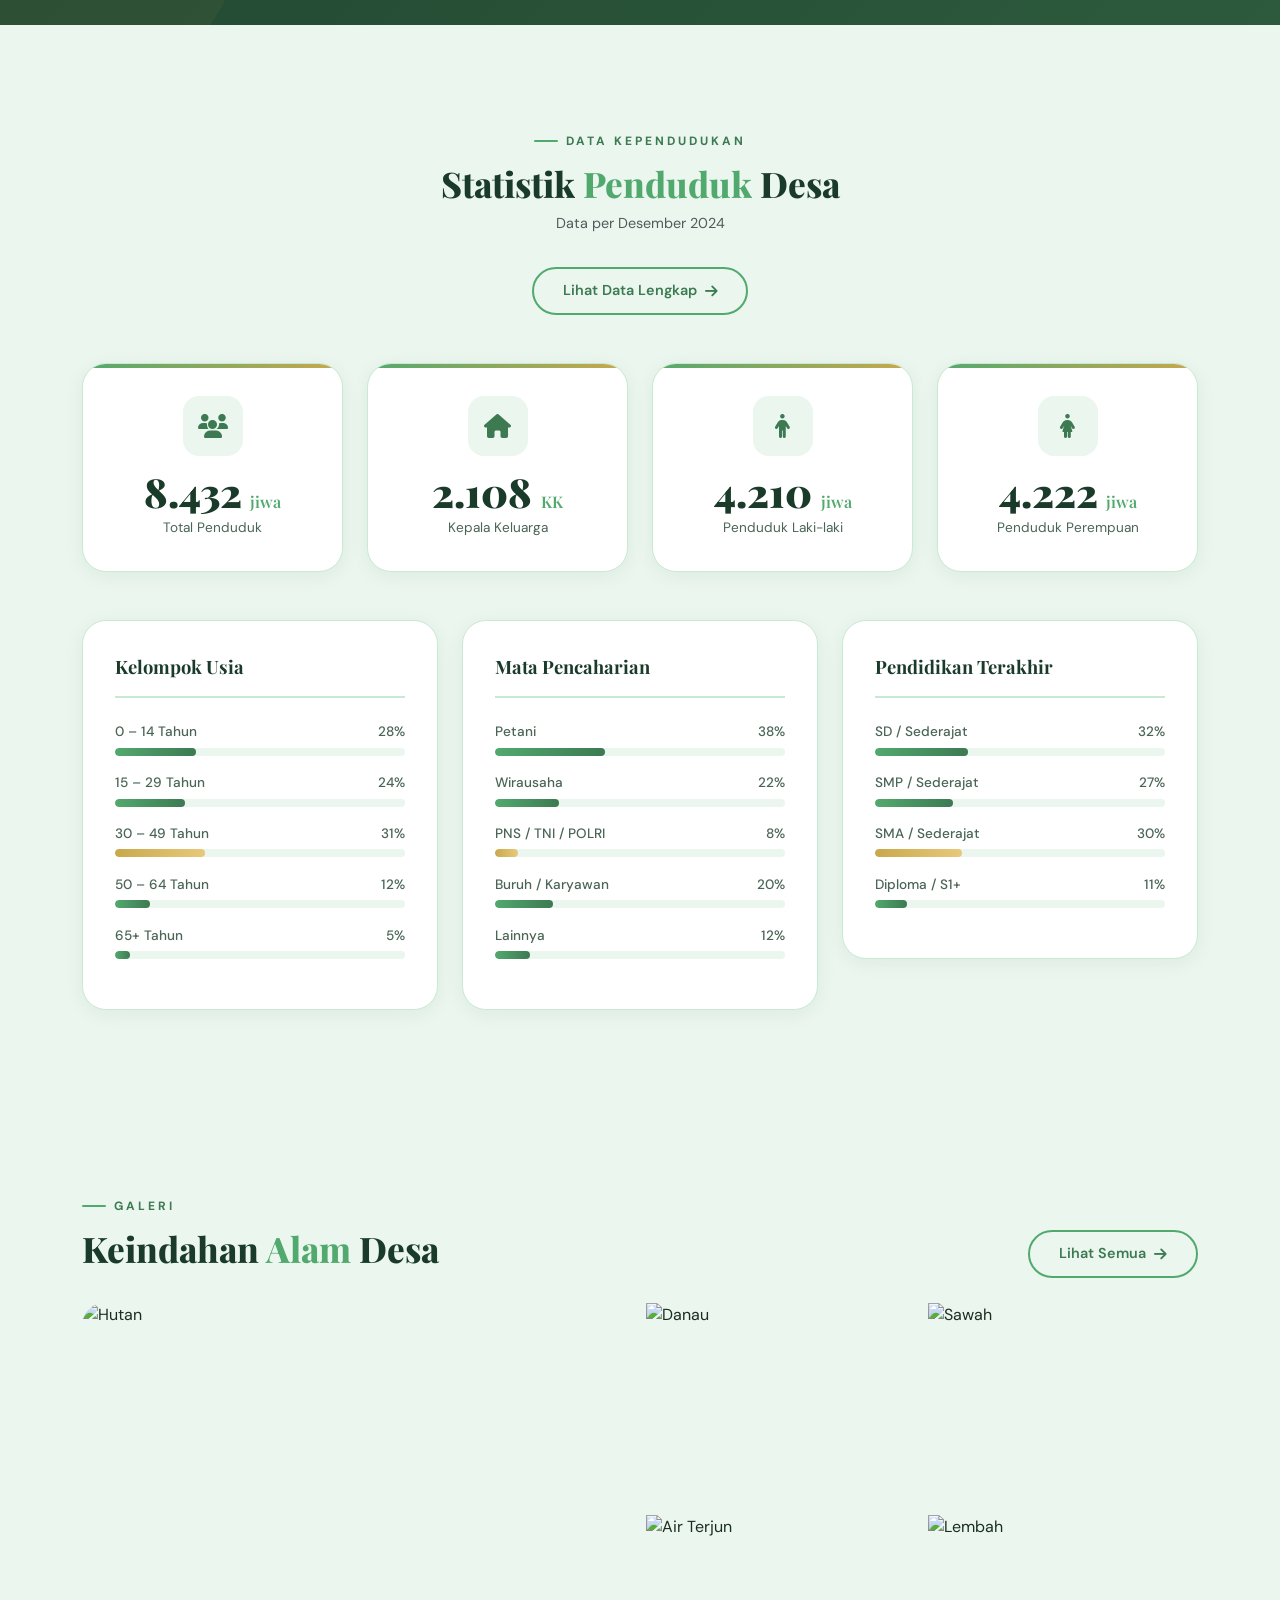
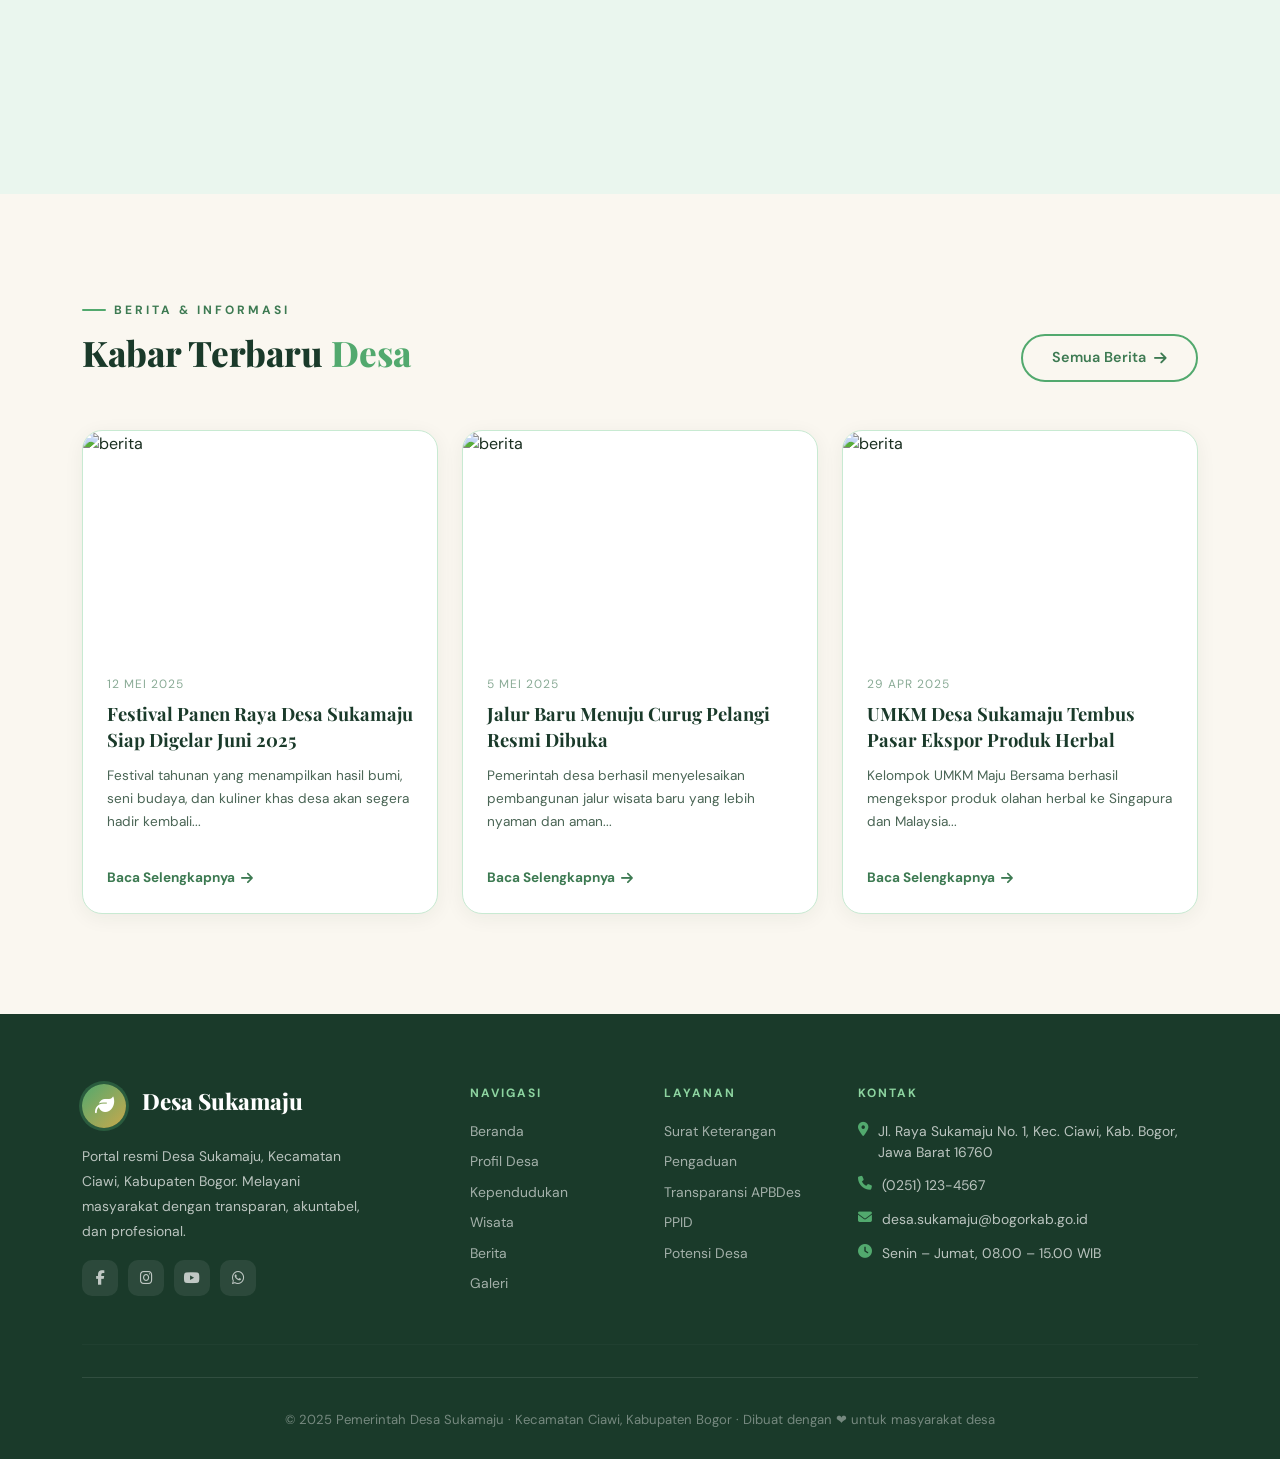
==== commit 14405334: "edit navbar" ====
--- a/index.html
+++ b/index.html
@@ -1,684 +1,950 @@
-﻿<!DOCTYPE html>
+﻿<!doctype html>
 <html lang="id">
-
-<head>
-  <meta charset="UTF-8" />
-  <meta name="viewport" content="width=device-width, initial-scale=1.0" />
-  <title>Desa Sukamaju | Website Resmi</title>
-  <link href="https://cdnjs.cloudflare.com/ajax/libs/bootstrap/5.3.2/css/bootstrap.min.css" rel="stylesheet" />
-  <link href="https://cdnjs.cloudflare.com/ajax/libs/font-awesome/6.5.0/css/all.min.css" rel="stylesheet" />
-  <link
-    href="https://fonts.googleapis.com/css2?family=Playfair+Display:wght@400;700;900&family=DM+Sans:wght@300;400;500;600&display=swap"
-    rel="stylesheet" />
-
-  <link rel="stylesheet" href="assets/css/all.css" />
-</head>
-
-<body>
-  <!-- NAVBAR -->
-  <nav class="navbar-desa navbar navbar-expand-lg">
-    <div class="container">
-      <a class="navbar-brand" href="#">
-        <div class="brand-logo"><i class="fas fa-leaf"></i></div>
-        <div class="brand-text">
-          <div class="brand-name">Desa Sukamaju</div>
-          <div class="brand-sub">Kec. Ciawi · Kab. Bogor</div>
-        </div>
-      </a>
-      <button class="navbar-toggler border-0" type="button" data-bs-toggle="collapse" data-bs-target="#mainNav">
-        <span style="color:white;font-size:1.3rem;"><i class="fas fa-bars"></i></span>
-      </button>
-      <div class="collapse navbar-collapse" id="mainNav">
-        <ul class="navbar-nav ms-auto align-items-center gap-1">
-          <li class="nav-item"><a class="nav-link active" href="index.html">Beranda</a></li>
-          <li class="nav-item"><a class="nav-link" href="index.html#profil">Profil Desa</a></li>
-          <li class="nav-item"><a class="nav-link" href="index.html#kependudukan">Kependudukan</a></li>
-          <li class="nav-item"><a class="nav-link" href="lihat-semua-berita.html">Berita</a></li>
-          <li class="nav-item ms-2"><a class="nav-link btn-wisata-nav" href="lihat-semua-wisata.html">Tempat Wisata</a></li>
-        </ul>
+  <head>
+    <meta charset="UTF-8" />
+    <meta name="viewport" content="width=device-width, initial-scale=1.0" />
+    <title>Desa Sukamaju | Website Resmi</title>
+    <link
+      href="https://cdnjs.cloudflare.com/ajax/libs/bootstrap/5.3.2/css/bootstrap.min.css"
+      rel="stylesheet"
+    />
+    <link
+      href="https://cdnjs.cloudflare.com/ajax/libs/font-awesome/6.5.0/css/all.min.css"
+      rel="stylesheet"
+    />
+    <link
+      href="https://fonts.googleapis.com/css2?family=Playfair+Display:wght@400;700;900&family=DM+Sans:wght@300;400;500;600&display=swap"
+      rel="stylesheet"
+    />
+
+    <link rel="stylesheet" href="assets/css/all.css" />
+  </head>
+
+  <body>
+    <!-- NAVBAR -->
+    <nav class="navbar-desa navbar navbar-expand-lg">
+      <div class="container">
+        <a class="navbar-brand" href="#">
+          <div class="brand-logo"><i class="fas fa-leaf"></i></div>
+          <div class="brand-text">
+            <div class="brand-name">Desa Sukamaju</div>
+            <div class="brand-sub">Kec. Ciawi · Kab. Bogor</div>
+          </div>
+        </a>
+        <button
+          class="navbar-toggler border-0"
+          type="button"
+          data-bs-toggle="collapse"
+          data-bs-target="#mainNav"
+        >
+          <span style="color: white; font-size: 1.3rem"
+            ><i class="fas fa-bars"></i
+          ></span>
+        </button>
+        <div class="collapse navbar-collapse" id="mainNav">
+          <ul class="navbar-nav ms-auto align-items-center gap-1">
+            <li class="nav-item">
+              <a class="nav-link active" href="index.html">Beranda</a>
+            </li>
+            <li class="nav-item">
+              <a class="nav-link" href="index.html#profil">Profil Desa</a>
+            </li>
+            <li class="nav-item">
+              <a class="nav-link" href="index.html#kependudukan"
+                >Kependudukan</a
+              >
+            </li>
+            <li class="nav-item">
+              <a class="nav-link" href="lihat-semua-berita.html">Berita</a>
+            </li>
+            <li class="nav-item ms-2">
+              <a class="nav-link btn-wisata-nav" href="lihat-semua-wisata.html"
+                >🌿Tempat Wisata</a
+              >
+            </li>
+          </ul>
+        </div>
       </div>
-    </div>
-  </nav>
-
-  <!-- HERO -->
-  <section class="hero" style="padding-top: 80px;">
-    <div class="container">
-      <div class="row align-items-center">
-        <div class="col-lg-7">
-          <div class="hero-badge">
-            <i class="fas fa-map-marker-alt"></i>
-            Kecamatan Ciawi, Kabupaten Bogor
-          </div>
-          <h1 class="hero-title">
-            Selamat Datang di
-            <span>Desa Sukamaju</span>
-          </h1>
-          <p class="hero-desc">
-            Desa yang kaya akan keindahan alam, budaya lokal, dan destinasi wisata memukau.
-            Temukan pengalaman tak terlupakan di antara hijaunya alam Jawa Barat.
+    </nav>
+
+    <!-- HERO -->
+    <section class="hero" style="padding-top: 80px">
+      <div class="container">
+        <div class="row align-items-center">
+          <div class="col-lg-7">
+            <div class="hero-badge">
+              <i class="fas fa-map-marker-alt"></i>
+              Kecamatan Ciawi, Kabupaten Bogor
+            </div>
+            <h1 class="hero-title">
+              Selamat Datang di
+              <span>Desa Sukamaju</span>
+            </h1>
+            <p class="hero-desc">
+              Desa yang kaya akan keindahan alam, budaya lokal, dan destinasi
+              wisata memukau. Temukan pengalaman tak terlupakan di antara
+              hijaunya alam Jawa Barat.
+            </p>
+            <div class="hero-actions">
+              <a href="#wisata" class="btn-hero-primary">
+                <i class="fas fa-compass me-2"></i>Jelajahi Wisata
+              </a>
+              <a href="#profil" class="btn-hero-outline">
+                <i class="fas fa-info-circle me-2"></i>Profil Desa
+              </a>
+            </div>
+
+            <!-- Tampil di HP saja -->
+            <div class="hero-stats d-flex d-lg-none mt-5">
+              <div>
+                <div class="hero-stat-num">12+</div>
+                <div class="hero-stat-label">Destinasi Wisata</div>
+              </div>
+              <div>
+                <div class="hero-stat-num">8.4K</div>
+                <div class="hero-stat-label">Penduduk</div>
+              </div>
+              <div>
+                <div class="hero-stat-num">420</div>
+                <div class="hero-stat-label">Hektar Luas</div>
+              </div>
+            </div>
+          </div>
+          <div class="col-lg-4 offset-lg-1 d-none d-lg-block">
+            <div class="hero-stats-scattered">
+              <div class="scattered-stat s1">
+                <div class="hero-stat-num">12+</div>
+                <div class="hero-stat-label">Destinasi Wisata</div>
+              </div>
+              <div class="scattered-stat s2">
+                <div class="hero-stat-num">8.4K</div>
+                <div class="hero-stat-label">Penduduk</div>
+              </div>
+              <div class="scattered-stat s3">
+                <div class="hero-stat-num">420</div>
+                <div class="hero-stat-label">Hektar Luas</div>
+              </div>
+            </div>
+          </div>
+        </div>
+      </div>
+      <div class="hero-scroll-hint">
+        <span>Scroll</span>
+        <i class="fas fa-chevron-down"></i>
+      </div>
+    </section>
+
+    <!-- ========== WISATA ========== -->
+    <section class="wisata-section" id="wisata">
+      <div class="container">
+        <div class="row align-items-end mb-5">
+          <div class="col-lg-7">
+            <div class="section-label">Pariwisata</div>
+            <h2 class="section-title">
+              Destinasi <em>Unggulan</em><br />Desa Sukamaju
+            </h2>
+          </div>
+          <div class="col-lg-5 text-lg-end mt-3 mt-lg-0">
+            <a href="lihat-semua-wisata.html" class="btn-outline-green"
+              >Lihat Semua Wisata <i class="fas fa-arrow-right"></i
+            ></a>
+          </div>
+        </div>
+
+        <div class="row g-4">
+          <!-- Featured -->
+          <div class="col-lg-7">
+            <div class="wisata-featured">
+              <img
+                src="https://images.unsplash.com/photo-1506905925346-21bda4d32df4?w=900&q=80"
+                alt="Curug Pelangi"
+              />
+              <div class="wisata-featured-overlay">
+                <span class="wisata-tag">⭐ Unggulan</span>
+                <h3 class="wisata-featured-title">
+                  <a href="detail-wisata.html">Curug Pelangi Sukamaju</a>
+                </h3>
+                <p class="wisata-featured-desc">
+                  Air terjun cantik dengan pelangi alami yang terbentuk setiap
+                  pagi hari. Dikelilingi hutan tropis yang sejuk dan
+                  menyegarkan.
+                </p>
+                <div class="wisata-meta">
+                  <span
+                    ><i class="fas fa-map-marker-alt"></i>2 km dari pusat
+                    desa</span
+                  >
+                  <span><i class="fas fa-clock"></i>07.00 – 17.00</span>
+                  <span><i class="fas fa-ticket-alt"></i>Rp 15.000</span>
+                </div>
+              </div>
+            </div>
+          </div>
+
+          <!-- Small cards -->
+          <div class="col-lg-5">
+            <div class="row g-3">
+              <div class="col-6">
+                <div class="wisata-card-small">
+                  <div class="wisata-card-img">
+                    <img
+                      src="https://images.unsplash.com/photo-1501854140801-50d01698950b?w=400&q=80"
+                      alt="Kebun Teh"
+                    />
+                  </div>
+                  <div class="wisata-card-body">
+                    <span class="wisata-card-tag">Alam</span>
+                    <div class="wisata-card-title">
+                      <a href="detail-wisata.html">Kebun Teh Puncak</a>
+                    </div>
+                    <div class="wisata-card-info">
+                      <span class="rating-stars">★★★★★</span>
+                      <span style="color: var(--text-light)">4.9</span>
+                    </div>
+                  </div>
+                </div>
+              </div>
+              <div class="col-6">
+                <div class="wisata-card-small">
+                  <div class="wisata-card-img">
+                    <img
+                      src="https://images.unsplash.com/photo-1555400038-63f5ba517a47?w=400&q=80"
+                      alt="Goa Peninggalan"
+                    />
+                  </div>
+                  <div class="wisata-card-body">
+                    <span class="wisata-card-tag">Sejarah</span>
+                    <div class="wisata-card-title">
+                      <a href="detail-wisata.html">Goa Peninggalan</a>
+                    </div>
+                    <div class="wisata-card-info">
+                      <span class="rating-stars">★★★★☆</span>
+                      <span style="color: var(--text-light)">4.6</span>
+                    </div>
+                  </div>
+                </div>
+              </div>
+              <div class="col-6">
+                <div class="wisata-card-small">
+                  <div class="wisata-card-img">
+                    <img
+                      src="https://images.unsplash.com/photo-1518509562904-e7ef99cdcc86?w=400&q=80"
+                      alt="Sungai Hijau"
+                    />
+                  </div>
+                  <div class="wisata-card-body">
+                    <span class="wisata-card-tag">Petualangan</span>
+                    <div class="wisata-card-title">
+                      <a href="detail-wisata.html">Sungai Hijau</a>
+                    </div>
+                    <div class="wisata-card-info">
+                      <span class="rating-stars">★★★★★</span>
+                      <span style="color: var(--text-light)">4.8</span>
+                    </div>
+                  </div>
+                </div>
+              </div>
+              <div class="col-6">
+                <div class="wisata-card-small">
+                  <div class="wisata-card-img">
+                    <img
+                      src="https://images.unsplash.com/photo-1500534314209-a25ddb2bd429?w=400&q=80"
+                      alt="Bukit Panorama"
+                    />
+                  </div>
+                  <div class="wisata-card-body">
+                    <span class="wisata-card-tag">Panorama</span>
+                    <div class="wisata-card-title">
+                      <a href="detail-wisata.html">Bukit Panorama</a>
+                    </div>
+                    <div class="wisata-card-info">
+                      <span class="rating-stars">★★★★★</span>
+                      <span style="color: var(--text-light)">5.0</span>
+                    </div>
+                  </div>
+                </div>
+              </div>
+            </div>
+          </div>
+        </div>
+      </div>
+    </section>
+
+    <!-- ========== PROFIL DESA ========== -->
+    <section class="profil-section" id="profil">
+      <div class="container position-relative">
+        <div class="row g-5">
+          <div class="col-lg-5">
+            <div class="section-label" style="color: var(--green-light)">
+              Tentang Kami
+            </div>
+            <h2 class="section-title" style="color: white">
+              Profil <em style="color: var(--gold-light)">Desa</em
+              ><br />Sukamaju
+            </h2>
+            <p
+              style="
+                color: rgba(255, 255, 255, 0.7);
+                font-size: 0.95rem;
+                line-height: 1.9;
+                margin: 1.5rem 0 2rem;
+              "
+            >
+              Desa Sukamaju adalah desa yang terletak di kaki Gunung Gede
+              Pangrango, dikenal dengan kekayaan alam, keramahan warga, dan
+              potensi wisata yang luar biasa.
+            </p>
+
+            <a href="profil-desa.html" class="btn-profil-detail mb-4">
+              Lihat Selengkapnya
+              <i class="fas fa-arrow-right"></i>
+            </a>
+
+            <div class="visi-misi-card mb-4">
+              <div class="visi-title">Visi Desa</div>
+              <div class="visi-text">
+                "Terwujudnya Desa Sukamaju yang maju, mandiri, dan berdaya saing
+                berbasis pertanian dan pariwisata berkelanjutan."
+              </div>
+            </div>
+
+            <div class="visi-misi-card">
+              <div class="visi-title mb-3">Misi Desa</div>
+              <div class="misi-item">
+                <div class="misi-dot"></div>
+                Meningkatkan kualitas SDM melalui pendidikan dan pelatihan
+              </div>
+              <div class="misi-item">
+                <div class="misi-dot"></div>
+                Mengembangkan potensi wisata berbasis kearifan lokal
+              </div>
+              <div class="misi-item">
+                <div class="misi-dot"></div>
+                Membangun infrastruktur desa yang memadai dan berkelanjutan
+              </div>
+              <div class="misi-item">
+                <div class="misi-dot"></div>
+                Meningkatkan perekonomian masyarakat desa
+              </div>
+            </div>
+          </div>
+          <div class="col-lg-7">
+            <div class="kepala-desa-card mb-4">
+              <div class="kepala-desa-photo">
+                <img
+                  src="https://images.unsplash.com/photo-1560250097-0b93528c311a?w=500&q=80"
+                  alt="Kepala Desa Sukamaju"
+                />
+              </div>
+              <div class="kepala-desa-content">
+                <div class="kepala-desa-label">Sambutan Kepala Desa</div>
+                <h3 class="kepala-desa-name">H. Ahmad Fauzi, S.Pd</h3>
+                <div class="kepala-desa-text">
+                  <p>
+                    Assalamu'alaikum warahmatullahi wabarakatuh. Puji syukur
+                    kita panjatkan ke hadirat Allah SWT atas segala rahmat dan
+                    karunia-Nya, sehingga Desa Sukamaju dapat terus bergerak
+                    maju dalam pelayanan, pembangunan, dan pemberdayaan
+                    masyarakat.
+                  </p>
+                  <p>
+                    Website resmi ini kami hadirkan sebagai media informasi,
+                    komunikasi, dan transparansi bagi seluruh warga desa maupun
+                    masyarakat luas. Melalui halaman ini, kami berharap setiap
+                    program, potensi, kegiatan, serta layanan desa dapat diakses
+                    dengan lebih mudah, cepat, dan terbuka.
+                  </p>
+                  <p>
+                    Kami mengajak seluruh masyarakat untuk bersama-sama menjaga
+                    semangat gotong royong, memperkuat kemandirian ekonomi,
+                    serta mengembangkan potensi pertanian, pariwisata, dan
+                    budaya lokal yang menjadi kebanggaan Desa Sukamaju.
+                  </p>
+                  <p>
+                    Semoga kehadiran website ini memberikan manfaat nyata dan
+                    menjadi jembatan yang mempererat hubungan antara pemerintah
+                    desa dengan masyarakat. Wassalamu'alaikum warahmatullahi
+                    wabarakatuh.
+                  </p>
+                </div>
+              </div>
+            </div>
+
+            <div class="profil-info-card">
+              <h5
+                style="
+                  color: white;
+                  font-family: &quot;Playfair Display&quot;, serif;
+                  font-weight: 700;
+                  font-size: 1.1rem;
+                  margin-bottom: 0.5rem;
+                  padding-bottom: 1rem;
+                  border-bottom: 1px solid rgba(255, 255, 255, 0.1);
+                "
+              >
+                Informasi Desa
+              </h5>
+              <div class="profil-info-item">
+                <div class="profil-info-icon">
+                  <i class="fas fa-user-tie"></i>
+                </div>
+                <div>
+                  <div class="profil-info-label">Kepala Desa</div>
+                  <div class="profil-info-value">H. Ahmad Fauzi, S.Pd</div>
+                </div>
+              </div>
+              <div class="profil-info-item">
+                <div class="profil-info-icon"><i class="fas fa-map"></i></div>
+                <div>
+                  <div class="profil-info-label">Luas Wilayah</div>
+                  <div class="profil-info-value">420 Hektar</div>
+                </div>
+              </div>
+              <div class="profil-info-item">
+                <div class="profil-info-icon"><i class="fas fa-home"></i></div>
+                <div>
+                  <div class="profil-info-label">Jumlah RT / RW</div>
+                  <div class="profil-info-value">32 RT / 8 RW</div>
+                </div>
+              </div>
+              <div class="profil-info-item">
+                <div class="profil-info-icon">
+                  <i class="fas fa-mountain"></i>
+                </div>
+                <div>
+                  <div class="profil-info-label">Ketinggian</div>
+                  <div class="profil-info-value">800 – 1.200 mdpl</div>
+                </div>
+              </div>
+              <div class="profil-info-item">
+                <div class="profil-info-icon"><i class="fas fa-phone"></i></div>
+                <div>
+                  <div class="profil-info-label">Telepon Kantor Desa</div>
+                  <div class="profil-info-value">(0251) 123-4567</div>
+                </div>
+              </div>
+              <div class="profil-info-item">
+                <div class="profil-info-icon">
+                  <i class="fas fa-envelope"></i>
+                </div>
+                <div>
+                  <div class="profil-info-label">Email</div>
+                  <div class="profil-info-value">
+                    desa.sukamaju@bogorkab.go.id
+                  </div>
+                </div>
+              </div>
+              <div class="profil-info-item">
+                <div class="profil-info-icon"><i class="fas fa-clock"></i></div>
+                <div>
+                  <div class="profil-info-label">Jam Pelayanan</div>
+                  <div class="profil-info-value">
+                    Senin – Jumat, 08.00 – 15.00 WIB
+                  </div>
+                </div>
+              </div>
+            </div>
+          </div>
+        </div>
+      </div>
+    </section>
+
+    <!-- ========== DATA KEPENDUDUKAN ========== -->
+    <section class="data-section" id="kependudukan">
+      <div class="container">
+        <div class="text-center mb-5">
+          <div class="section-label" style="justify-content: center">
+            Data Kependudukan
+          </div>
+          <h2 class="section-title">Statistik <em>Penduduk</em> Desa</h2>
+          <p class="text-muted mt-2" style="font-size: 0.9rem">
+            Data per Desember 2024
           </p>
-          <div class="hero-actions">
-            <a href="#wisata" class="btn-hero-primary">
-              <i class="fas fa-compass me-2"></i>Jelajahi Wisata
-            </a>
-            <a href="#profil" class="btn-hero-outline">
-              <i class="fas fa-info-circle me-2"></i>Profil Desa
-            </a>
-          </div>
-          
-          <!-- Tampil di HP saja -->
-          <div class="hero-stats d-flex d-lg-none mt-5">
-            <div>
-              <div class="hero-stat-num">12+</div>
-              <div class="hero-stat-label">Destinasi Wisata</div>
-            </div>
-            <div>
-              <div class="hero-stat-num">8.4K</div>
-              <div class="hero-stat-label">Penduduk</div>
-            </div>
-            <div>
-              <div class="hero-stat-num">420</div>
-              <div class="hero-stat-label">Hektar Luas</div>
-            </div>
-          </div>
-          
-        </div>
-        <div class="col-lg-4 offset-lg-1 d-none d-lg-block">
-          <div class="hero-stats-scattered">
-            <div class="scattered-stat s1">
-              <div class="hero-stat-num">12+</div>
-              <div class="hero-stat-label">Destinasi Wisata</div>
-            </div>
-            <div class="scattered-stat s2">
-              <div class="hero-stat-num">8.4K</div>
-              <div class="hero-stat-label">Penduduk</div>
-            </div>
-            <div class="scattered-stat s3">
-              <div class="hero-stat-num">420</div>
-              <div class="hero-stat-label">Hektar Luas</div>
-            </div>
-          </div>
-        </div>
-      </div>
-    </div>
-    <div class="hero-scroll-hint">
-      <span>Scroll</span>
-      <i class="fas fa-chevron-down"></i>
-    </div>
-  </section>
-
-  <!-- ========== WISATA ========== -->
-  <section class="wisata-section" id="wisata">
-    <div class="container">
-      <div class="row align-items-end mb-5">
-        <div class="col-lg-7">
-          <div class="section-label">Pariwisata</div>
-          <h2 class="section-title">Destinasi <em>Unggulan</em><br>Desa Sukamaju</h2>
-        </div>
-        <div class="col-lg-5 text-lg-end mt-3 mt-lg-0">
-          <a href="lihat-semua-wisata.html" class="btn-outline-green">Lihat Semua Wisata <i
-              class="fas fa-arrow-right"></i></a>
-        </div>
-      </div>
-
-      <div class="row g-4">
-        <!-- Featured -->
-        <div class="col-lg-7">
-          <div class="wisata-featured">
-            <img src="https://images.unsplash.com/photo-1506905925346-21bda4d32df4?w=900&q=80" alt="Curug Pelangi" />
-            <div class="wisata-featured-overlay">
-              <span class="wisata-tag">⭐ Unggulan</span>
-              <h3 class="wisata-featured-title"><a href="detail-wisata.html">Curug Pelangi Sukamaju</a></h3>
-              <p class="wisata-featured-desc">
-                Air terjun cantik dengan pelangi alami yang terbentuk setiap pagi hari.
-                Dikelilingi hutan tropis yang sejuk dan menyegarkan.
-              </p>
-              <div class="wisata-meta">
-                <span><i class="fas fa-map-marker-alt"></i>2 km dari pusat desa</span>
-                <span><i class="fas fa-clock"></i>07.00 – 17.00</span>
-                <span><i class="fas fa-ticket-alt"></i>Rp 15.000</span>
-              </div>
-            </div>
-          </div>
-        </div>
-
-        <!-- Small cards -->
-        <div class="col-lg-5">
-          <div class="row g-3">
-            <div class="col-6">
-              <div class="wisata-card-small">
-                <div class="wisata-card-img">
-                  <img src="https://images.unsplash.com/photo-1501854140801-50d01698950b?w=400&q=80" alt="Kebun Teh" />
-                </div>
-                <div class="wisata-card-body">
-                  <span class="wisata-card-tag">Alam</span>
-                  <div class="wisata-card-title"><a href="detail-wisata.html">Kebun Teh Puncak</a></div>
-                  <div class="wisata-card-info">
-                    <span class="rating-stars">★★★★★</span>
-                    <span style="color:var(--text-light)">4.9</span>
-                  </div>
-                </div>
-              </div>
-            </div>
-            <div class="col-6">
-              <div class="wisata-card-small">
-                <div class="wisata-card-img">
-                  <img src="https://images.unsplash.com/photo-1555400038-63f5ba517a47?w=400&q=80"
-                    alt="Goa Peninggalan" />
-                </div>
-                <div class="wisata-card-body">
-                  <span class="wisata-card-tag">Sejarah</span>
-                  <div class="wisata-card-title"><a href="detail-wisata.html">Goa Peninggalan</a></div>
-                  <div class="wisata-card-info">
-                    <span class="rating-stars">★★★★☆</span>
-                    <span style="color:var(--text-light)">4.6</span>
-                  </div>
-                </div>
-              </div>
-            </div>
-            <div class="col-6">
-              <div class="wisata-card-small">
-                <div class="wisata-card-img">
-                  <img src="https://images.unsplash.com/photo-1518509562904-e7ef99cdcc86?w=400&q=80"
-                    alt="Sungai Hijau" />
-                </div>
-                <div class="wisata-card-body">
-                  <span class="wisata-card-tag">Petualangan</span>
-                  <div class="wisata-card-title"><a href="detail-wisata.html">Sungai Hijau</a></div>
-                  <div class="wisata-card-info">
-                    <span class="rating-stars">★★★★★</span>
-                    <span style="color:var(--text-light)">4.8</span>
-                  </div>
-                </div>
-              </div>
-            </div>
-            <div class="col-6">
-              <div class="wisata-card-small">
-                <div class="wisata-card-img">
-                  <img src="https://images.unsplash.com/photo-1500534314209-a25ddb2bd429?w=400&q=80"
-                    alt="Bukit Panorama" />
-                </div>
-                <div class="wisata-card-body">
-                  <span class="wisata-card-tag">Panorama</span>
-                  <div class="wisata-card-title"><a href="detail-wisata.html">Bukit Panorama</a></div>
-                  <div class="wisata-card-info">
-                    <span class="rating-stars">★★★★★</span>
-                    <span style="color:var(--text-light)">5.0</span>
-                  </div>
-                </div>
-              </div>
-            </div>
-          </div>
-        </div>
-      </div>
-    </div>
-  </section>
-
-  <!-- ========== PROFIL DESA ========== -->
-  <section class="profil-section" id="profil">
-    <div class="container position-relative">
-      <div class="row g-5">
-        <div class="col-lg-5">
-          <div class="section-label" style="color: var(--green-light);">Tentang Kami</div>
-          <h2 class="section-title" style="color: white;">Profil <em
-              style="color: var(--gold-light);">Desa</em><br>Sukamaju</h2>
-          <p style="color: rgba(255,255,255,0.7); font-size: 0.95rem; line-height: 1.9; margin: 1.5rem 0 2rem;">
-            Desa Sukamaju adalah desa yang terletak di kaki Gunung Gede Pangrango,
-            dikenal dengan kekayaan alam, keramahan warga, dan potensi wisata yang luar biasa.
-          </p>
-
-          <a href="profil-desa.html" class="btn-profil-detail mb-4">
-            Lihat Selengkapnya
+          <a href="detail-kependudukan.html" class="btn-outline-green mt-3">
+            Lihat Data Lengkap
             <i class="fas fa-arrow-right"></i>
           </a>
-
-          <div class="visi-misi-card mb-4">
-            <div class="visi-title">Visi Desa</div>
-            <div class="visi-text">"Terwujudnya Desa Sukamaju yang maju, mandiri, dan berdaya saing berbasis pertanian
-              dan pariwisata berkelanjutan."</div>
-          </div>
-
-          <div class="visi-misi-card">
-            <div class="visi-title mb-3">Misi Desa</div>
-            <div class="misi-item">
-              <div class="misi-dot"></div>Meningkatkan kualitas SDM melalui pendidikan dan pelatihan
-            </div>
-            <div class="misi-item">
-              <div class="misi-dot"></div>Mengembangkan potensi wisata berbasis kearifan lokal
-            </div>
-            <div class="misi-item">
-              <div class="misi-dot"></div>Membangun infrastruktur desa yang memadai dan berkelanjutan
-            </div>
-            <div class="misi-item">
-              <div class="misi-dot"></div>Meningkatkan perekonomian masyarakat desa
-            </div>
-          </div>
-        </div>
-        <div class="col-lg-7">
-          <div class="kepala-desa-card mb-4">
-            <div class="kepala-desa-photo">
-              <img src="https://images.unsplash.com/photo-1560250097-0b93528c311a?w=500&q=80" alt="Kepala Desa Sukamaju" />
-            </div>
-            <div class="kepala-desa-content">
-              <div class="kepala-desa-label">Sambutan Kepala Desa</div>
-              <h3 class="kepala-desa-name">H. Ahmad Fauzi, S.Pd</h3>
-              <div class="kepala-desa-text">
-                <p>
-                  Assalamu'alaikum warahmatullahi wabarakatuh. Puji syukur kita panjatkan ke hadirat Allah SWT atas
-                  segala rahmat dan karunia-Nya, sehingga Desa Sukamaju dapat terus bergerak maju dalam pelayanan,
-                  pembangunan, dan pemberdayaan masyarakat.
-                </p>
-                <p>
-                  Website resmi ini kami hadirkan sebagai media informasi, komunikasi, dan transparansi bagi seluruh
-                  warga desa maupun masyarakat luas. Melalui halaman ini, kami berharap setiap program, potensi,
-                  kegiatan, serta layanan desa dapat diakses dengan lebih mudah, cepat, dan terbuka.
-                </p>
-                <p>
-                  Kami mengajak seluruh masyarakat untuk bersama-sama menjaga semangat gotong royong, memperkuat
-                  kemandirian ekonomi, serta mengembangkan potensi pertanian, pariwisata, dan budaya lokal yang menjadi
-                  kebanggaan Desa Sukamaju.
-                </p>
-                <p>
-                  Semoga kehadiran website ini memberikan manfaat nyata dan menjadi jembatan yang mempererat hubungan
-                  antara pemerintah desa dengan masyarakat. Wassalamu'alaikum warahmatullahi wabarakatuh.
-                </p>
-              </div>
-            </div>
-          </div>
-
-          <div class="profil-info-card">
-            <h5
-              style="color: white; font-family: 'Playfair Display', serif; font-weight: 700; font-size: 1.1rem; margin-bottom: 0.5rem; padding-bottom: 1rem; border-bottom: 1px solid rgba(255,255,255,0.1);">
-              Informasi Desa</h5>
-            <div class="profil-info-item">
-              <div class="profil-info-icon"><i class="fas fa-user-tie"></i></div>
-              <div>
-                <div class="profil-info-label">Kepala Desa</div>
-                <div class="profil-info-value">H. Ahmad Fauzi, S.Pd</div>
-              </div>
-            </div>
-            <div class="profil-info-item">
-              <div class="profil-info-icon"><i class="fas fa-map"></i></div>
-              <div>
-                <div class="profil-info-label">Luas Wilayah</div>
-                <div class="profil-info-value">420 Hektar</div>
-              </div>
-            </div>
-            <div class="profil-info-item">
-              <div class="profil-info-icon"><i class="fas fa-home"></i></div>
-              <div>
-                <div class="profil-info-label">Jumlah RT / RW</div>
-                <div class="profil-info-value">32 RT / 8 RW</div>
-              </div>
-            </div>
-            <div class="profil-info-item">
-              <div class="profil-info-icon"><i class="fas fa-mountain"></i></div>
-              <div>
-                <div class="profil-info-label">Ketinggian</div>
-                <div class="profil-info-value">800 – 1.200 mdpl</div>
-              </div>
-            </div>
-            <div class="profil-info-item">
-              <div class="profil-info-icon"><i class="fas fa-phone"></i></div>
-              <div>
-                <div class="profil-info-label">Telepon Kantor Desa</div>
-                <div class="profil-info-value">(0251) 123-4567</div>
-              </div>
-            </div>
-            <div class="profil-info-item">
-              <div class="profil-info-icon"><i class="fas fa-envelope"></i></div>
-              <div>
-                <div class="profil-info-label">Email</div>
-                <div class="profil-info-value">desa.sukamaju@bogorkab.go.id</div>
-              </div>
-            </div>
-            <div class="profil-info-item">
-              <div class="profil-info-icon"><i class="fas fa-clock"></i></div>
-              <div>
-                <div class="profil-info-label">Jam Pelayanan</div>
-                <div class="profil-info-value">Senin – Jumat, 08.00 – 15.00 WIB</div>
+        </div>
+
+        <!-- Big stats -->
+        <div class="row g-4 mb-5">
+          <div class="col-6 col-lg-3">
+            <div class="stat-card">
+              <div class="stat-icon"><i class="fas fa-users"></i></div>
+              <div class="stat-number">
+                8.432 <span class="stat-unit">jiwa</span>
+              </div>
+              <div class="stat-label">Total Penduduk</div>
+            </div>
+          </div>
+          <div class="col-6 col-lg-3">
+            <div class="stat-card">
+              <div class="stat-icon"><i class="fas fa-home"></i></div>
+              <div class="stat-number">
+                2.108 <span class="stat-unit">KK</span>
+              </div>
+              <div class="stat-label">Kepala Keluarga</div>
+            </div>
+          </div>
+          <div class="col-6 col-lg-3">
+            <div class="stat-card">
+              <div class="stat-icon"><i class="fas fa-male"></i></div>
+              <div class="stat-number">
+                4.210 <span class="stat-unit">jiwa</span>
+              </div>
+              <div class="stat-label">Penduduk Laki-laki</div>
+            </div>
+          </div>
+          <div class="col-6 col-lg-3">
+            <div class="stat-card">
+              <div class="stat-icon"><i class="fas fa-female"></i></div>
+              <div class="stat-number">
+                4.222 <span class="stat-unit">jiwa</span>
+              </div>
+              <div class="stat-label">Penduduk Perempuan</div>
+            </div>
+          </div>
+        </div>
+
+        <!-- Charts / Bars -->
+        <div class="row g-4">
+          <div class="col-lg-4">
+            <div class="demografi-card">
+              <div class="demografi-title">Kelompok Usia</div>
+              <div class="demografi-bar-item">
+                <div class="demografi-bar-label">
+                  <span>0 – 14 Tahun</span><span>28%</span>
+                </div>
+                <div class="demografi-bar-track">
+                  <div class="demografi-bar-fill" style="width: 28%"></div>
+                </div>
+              </div>
+              <div class="demografi-bar-item">
+                <div class="demografi-bar-label">
+                  <span>15 – 29 Tahun</span><span>24%</span>
+                </div>
+                <div class="demografi-bar-track">
+                  <div class="demografi-bar-fill" style="width: 24%"></div>
+                </div>
+              </div>
+              <div class="demografi-bar-item">
+                <div class="demografi-bar-label">
+                  <span>30 – 49 Tahun</span><span>31%</span>
+                </div>
+                <div class="demografi-bar-track">
+                  <div
+                    class="demografi-bar-fill"
+                    style="
+                      width: 31%;
+                      background: linear-gradient(
+                        90deg,
+                        var(--gold),
+                        var(--gold-light)
+                      );
+                    "
+                  ></div>
+                </div>
+              </div>
+              <div class="demografi-bar-item">
+                <div class="demografi-bar-label">
+                  <span>50 – 64 Tahun</span><span>12%</span>
+                </div>
+                <div class="demografi-bar-track">
+                  <div class="demografi-bar-fill" style="width: 12%"></div>
+                </div>
+              </div>
+              <div class="demografi-bar-item">
+                <div class="demografi-bar-label">
+                  <span>65+ Tahun</span><span>5%</span>
+                </div>
+                <div class="demografi-bar-track">
+                  <div class="demografi-bar-fill" style="width: 5%"></div>
+                </div>
+              </div>
+            </div>
+          </div>
+          <div class="col-lg-4">
+            <div class="demografi-card">
+              <div class="demografi-title">Mata Pencaharian</div>
+              <div class="demografi-bar-item">
+                <div class="demografi-bar-label">
+                  <span>Petani</span><span>38%</span>
+                </div>
+                <div class="demografi-bar-track">
+                  <div class="demografi-bar-fill" style="width: 38%"></div>
+                </div>
+              </div>
+              <div class="demografi-bar-item">
+                <div class="demografi-bar-label">
+                  <span>Wirausaha</span><span>22%</span>
+                </div>
+                <div class="demografi-bar-track">
+                  <div class="demografi-bar-fill" style="width: 22%"></div>
+                </div>
+              </div>
+              <div class="demografi-bar-item">
+                <div class="demografi-bar-label">
+                  <span>PNS / TNI / POLRI</span><span>8%</span>
+                </div>
+                <div class="demografi-bar-track">
+                  <div
+                    class="demografi-bar-fill"
+                    style="
+                      width: 8%;
+                      background: linear-gradient(
+                        90deg,
+                        var(--gold),
+                        var(--gold-light)
+                      );
+                    "
+                  ></div>
+                </div>
+              </div>
+              <div class="demografi-bar-item">
+                <div class="demografi-bar-label">
+                  <span>Buruh / Karyawan</span><span>20%</span>
+                </div>
+                <div class="demografi-bar-track">
+                  <div class="demografi-bar-fill" style="width: 20%"></div>
+                </div>
+              </div>
+              <div class="demografi-bar-item">
+                <div class="demografi-bar-label">
+                  <span>Lainnya</span><span>12%</span>
+                </div>
+                <div class="demografi-bar-track">
+                  <div class="demografi-bar-fill" style="width: 12%"></div>
+                </div>
+              </div>
+            </div>
+          </div>
+          <div class="col-lg-4">
+            <div class="demografi-card">
+              <div class="demografi-title">Pendidikan Terakhir</div>
+              <div class="demografi-bar-item">
+                <div class="demografi-bar-label">
+                  <span>SD / Sederajat</span><span>32%</span>
+                </div>
+                <div class="demografi-bar-track">
+                  <div class="demografi-bar-fill" style="width: 32%"></div>
+                </div>
+              </div>
+              <div class="demografi-bar-item">
+                <div class="demografi-bar-label">
+                  <span>SMP / Sederajat</span><span>27%</span>
+                </div>
+                <div class="demografi-bar-track">
+                  <div class="demografi-bar-fill" style="width: 27%"></div>
+                </div>
+              </div>
+              <div class="demografi-bar-item">
+                <div class="demografi-bar-label">
+                  <span>SMA / Sederajat</span><span>30%</span>
+                </div>
+                <div class="demografi-bar-track">
+                  <div
+                    class="demografi-bar-fill"
+                    style="
+                      width: 30%;
+                      background: linear-gradient(
+                        90deg,
+                        var(--gold),
+                        var(--gold-light)
+                      );
+                    "
+                  ></div>
+                </div>
+              </div>
+              <div class="demografi-bar-item">
+                <div class="demografi-bar-label">
+                  <span>Diploma / S1+</span><span>11%</span>
+                </div>
+                <div class="demografi-bar-track">
+                  <div class="demografi-bar-fill" style="width: 11%"></div>
+                </div>
               </div>
             </div>
           </div>
         </div>
       </div>
+    </section>
+
+    <!-- ========== GALERI ========== -->
+    <section class="galeri-section">
+      <div class="container">
+        <div class="row align-items-end mb-4">
+          <div class="col">
+            <div class="section-label">Galeri</div>
+            <h2 class="section-title">Keindahan <em>Alam</em> Desa</h2>
+          </div>
+          <div class="col-auto">
+            <a href="lihat-semua-galeri.html" class="btn-outline-green btn-sm"
+              >Lihat Semua <i class="fas fa-arrow-right"></i
+            ></a>
+          </div>
+        </div>
+        <div class="galeri-grid">
+          <div
+            class="galeri-item large"
+            onclick="
+              openLightbox(
+                'https://images.unsplash.com/photo-1448375240586-882707db888b?w=1200&q=80',
+              )
+            "
+          >
+            <img
+              src="https://images.unsplash.com/photo-1448375240586-882707db888b?w=700&q=80"
+              alt="Hutan"
+            />
+            <div class="galeri-overlay"><i class="fas fa-expand-alt"></i></div>
+          </div>
+          <div
+            class="galeri-item"
+            onclick="
+              openLightbox(
+                'https://images.unsplash.com/photo-1510414842594-a61c69b5ae57?w=1200&q=80',
+              )
+            "
+          >
+            <img
+              src="https://images.unsplash.com/photo-1510414842594-a61c69b5ae57?w=400&q=80"
+              alt="Danau"
+            />
+            <div class="galeri-overlay"><i class="fas fa-expand-alt"></i></div>
+          </div>
+          <div
+            class="galeri-item"
+            onclick="
+              openLightbox(
+                'https://images.unsplash.com/photo-1470252649378-9c29740c9fa8?w=1200&q=80',
+              )
+            "
+          >
+            <img
+              src="https://images.unsplash.com/photo-1470252649378-9c29740c9fa8?w=400&q=80"
+              alt="Sawah"
+            />
+            <div class="galeri-overlay"><i class="fas fa-expand-alt"></i></div>
+          </div>
+          <div
+            class="galeri-item"
+            onclick="
+              openLightbox(
+                'https://images.unsplash.com/photo-1542601906990-b4d3fb778b09?w=1200&q=80',
+              )
+            "
+          >
+            <img
+              src="https://images.unsplash.com/photo-1542601906990-b4d3fb778b09?w=400&q=80"
+              alt="Air Terjun"
+            />
+            <div class="galeri-overlay"><i class="fas fa-expand-alt"></i></div>
+          </div>
+          <div
+            class="galeri-item"
+            onclick="
+              openLightbox(
+                'https://images.unsplash.com/photo-1505118380757-91f5f5632de0?w=1200&q=80',
+              )
+            "
+          >
+            <img
+              src="https://images.unsplash.com/photo-1505118380757-91f5f5632de0?w=400&q=80"
+              alt="Lembah"
+            />
+            <div class="galeri-overlay"><i class="fas fa-expand-alt"></i></div>
+          </div>
+        </div>
+      </div>
+    </section>
+
+    <!-- ========== BERITA ========== -->
+    <section class="berita-section">
+      <div class="container">
+        <div class="row align-items-end mb-5">
+          <div class="col-lg-7">
+            <div class="section-label">Berita & Informasi</div>
+            <h2 class="section-title">Kabar Terbaru <em>Desa</em></h2>
+          </div>
+          <div class="col-lg-5 text-lg-end mt-3 mt-lg-0">
+            <a href="lihat-semua-berita.html" class="btn-outline-green"
+              >Semua Berita <i class="fas fa-arrow-right"></i
+            ></a>
+          </div>
+        </div>
+        <div class="row g-4">
+          <div class="col-md-4">
+            <div class="berita-card">
+              <div class="berita-img">
+                <img
+                  src="https://images.unsplash.com/photo-1464822759023-fed622ff2c3b?w=400&q=80"
+                  alt="berita"
+                />
+              </div>
+              <div class="berita-body">
+                <div class="berita-date">12 Mei 2025</div>
+                <div class="berita-title">
+                  Festival Panen Raya Desa Sukamaju Siap Digelar Juni 2025
+                </div>
+                <div class="berita-excerpt">
+                  Festival tahunan yang menampilkan hasil bumi, seni budaya, dan
+                  kuliner khas desa akan segera hadir kembali...
+                </div>
+                <a href="detail-berita.html" class="berita-link"
+                  >Baca Selengkapnya <i class="fas fa-arrow-right"></i
+                ></a>
+              </div>
+            </div>
+          </div>
+          <div class="col-md-4">
+            <div class="berita-card">
+              <div class="berita-img">
+                <img
+                  src="https://images.unsplash.com/photo-1473081556163-2a17de81fc97?w=400&q=80"
+                  alt="berita"
+                />
+              </div>
+              <div class="berita-body">
+                <div class="berita-date">5 Mei 2025</div>
+                <div class="berita-title">
+                  Jalur Baru Menuju Curug Pelangi Resmi Dibuka
+                </div>
+                <div class="berita-excerpt">
+                  Pemerintah desa berhasil menyelesaikan pembangunan jalur
+                  wisata baru yang lebih nyaman dan aman...
+                </div>
+                <a href="detail-berita.html" class="berita-link"
+                  >Baca Selengkapnya <i class="fas fa-arrow-right"></i
+                ></a>
+              </div>
+            </div>
+          </div>
+          <div class="col-md-4">
+            <div class="berita-card">
+              <div class="berita-img">
+                <img
+                  src="https://images.unsplash.com/photo-1528360983277-13d401cdc186?w=400&q=80"
+                  alt="berita"
+                />
+              </div>
+              <div class="berita-body">
+                <div class="berita-date">29 Apr 2025</div>
+                <div class="berita-title">
+                  UMKM Desa Sukamaju Tembus Pasar Ekspor Produk Herbal
+                </div>
+                <div class="berita-excerpt">
+                  Kelompok UMKM Maju Bersama berhasil mengekspor produk olahan
+                  herbal ke Singapura dan Malaysia...
+                </div>
+                <a href="detail-berita.html" class="berita-link"
+                  >Baca Selengkapnya <i class="fas fa-arrow-right"></i
+                ></a>
+              </div>
+            </div>
+          </div>
+        </div>
+      </div>
+    </section>
+
+    <!-- LIGHTBOX (Hidden by default) -->
+    <div class="lightbox-modal" id="lightbox">
+      <i class="fas fa-times lightbox-close" onclick="closeLightbox()"></i>
+      <img
+        src=""
+        id="lightboxImg"
+        style="
+          max-width: 90%;
+          max-height: 85vh;
+          border-radius: 12px;
+          box-shadow: 0 20px 60px rgba(0, 0, 0, 0.5);
+        "
+        alt="Zoomed image"
+      />
     </div>
-  </section>
-
-  <!-- ========== DATA KEPENDUDUKAN ========== -->
-  <section class="data-section" id="kependudukan">
-    <div class="container">
-      <div class="text-center mb-5">
-        <div class="section-label" style="justify-content:center;">Data Kependudukan</div>
-        <h2 class="section-title">Statistik <em>Penduduk</em> Desa</h2>
-        <p class="text-muted mt-2" style="font-size:0.9rem;">Data per Desember 2024</p>
-        <a href="detail-kependudukan.html" class="btn-outline-green mt-3">
-          Lihat Data Lengkap
-          <i class="fas fa-arrow-right"></i>
-        </a>
+
+    <!-- ========== FOOTER ========== -->
+    <footer class="footer-desa">
+      <div class="container">
+        <div class="row g-5">
+          <div class="col-lg-4">
+            <div class="d-flex align-items-center gap-3 mb-1">
+              <div class="brand-logo"><i class="fas fa-leaf"></i></div>
+              <div class="footer-brand">Desa Sukamaju</div>
+            </div>
+            <p class="footer-desc mt-3">
+              Portal resmi Desa Sukamaju, Kecamatan Ciawi, Kabupaten Bogor.
+              Melayani masyarakat dengan transparan, akuntabel, dan profesional.
+            </p>
+            <div class="social-icons">
+              <a href="#" class="social-icon"
+                ><i class="fab fa-facebook-f"></i
+              ></a>
+              <a href="#" class="social-icon"
+                ><i class="fab fa-instagram"></i
+              ></a>
+              <a href="#" class="social-icon"><i class="fab fa-youtube"></i></a>
+              <a href="#" class="social-icon"
+                ><i class="fab fa-whatsapp"></i
+              ></a>
+            </div>
+          </div>
+          <div class="col-6 col-lg-2">
+            <div class="footer-title">Navigasi</div>
+            <a href="index.html" class="footer-link">Beranda</a>
+            <a href="index.html#profil" class="footer-link">Profil Desa</a>
+            <a href="index.html#kependudukan" class="footer-link"
+              >Kependudukan</a
+            >
+            <a href="lihat-semua-wisata.html" class="footer-link">Wisata</a>
+            <a href="lihat-semua-berita.html" class="footer-link">Berita</a>
+            <a href="lihat-semua-galeri.html" class="footer-link">Galeri</a>
+          </div>
+          <div class="col-6 col-lg-2">
+            <div class="footer-title">Layanan</div>
+            <a href="#" class="footer-link">Surat Keterangan</a>
+            <a href="#" class="footer-link">Pengaduan</a>
+            <a href="#" class="footer-link">Transparansi APBDes</a>
+            <a href="#" class="footer-link">PPID</a>
+            <a href="#" class="footer-link">Potensi Desa</a>
+          </div>
+          <div class="col-lg-4">
+            <div class="footer-title">Kontak</div>
+            <div class="footer-contact-item">
+              <i class="fas fa-map-marker-alt"></i>
+              <span
+                >Jl. Raya Sukamaju No. 1, Kec. Ciawi, Kab. Bogor, Jawa Barat
+                16760</span
+              >
+            </div>
+            <div class="footer-contact-item">
+              <i class="fas fa-phone"></i>
+              <span>(0251) 123-4567</span>
+            </div>
+            <div class="footer-contact-item">
+              <i class="fas fa-envelope"></i>
+              <span>desa.sukamaju@bogorkab.go.id</span>
+            </div>
+            <div class="footer-contact-item">
+              <i class="fas fa-clock"></i>
+              <span>Senin – Jumat, 08.00 – 15.00 WIB</span>
+            </div>
+          </div>
+        </div>
+        <hr class="footer-divider" />
+        <div class="footer-bottom">
+          © 2025 Pemerintah Desa Sukamaju · Kecamatan Ciawi, Kabupaten Bogor ·
+          Dibuat dengan ❤ untuk masyarakat desa
+        </div>
       </div>
-
-      <!-- Big stats -->
-      <div class="row g-4 mb-5">
-        <div class="col-6 col-lg-3">
-          <div class="stat-card">
-            <div class="stat-icon"><i class="fas fa-users"></i></div>
-            <div class="stat-number">8.432 <span class="stat-unit">jiwa</span></div>
-            <div class="stat-label">Total Penduduk</div>
-          </div>
-        </div>
-        <div class="col-6 col-lg-3">
-          <div class="stat-card">
-            <div class="stat-icon"><i class="fas fa-home"></i></div>
-            <div class="stat-number">2.108 <span class="stat-unit">KK</span></div>
-            <div class="stat-label">Kepala Keluarga</div>
-          </div>
-        </div>
-        <div class="col-6 col-lg-3">
-          <div class="stat-card">
-            <div class="stat-icon"><i class="fas fa-male"></i></div>
-            <div class="stat-number">4.210 <span class="stat-unit">jiwa</span></div>
-            <div class="stat-label">Penduduk Laki-laki</div>
-          </div>
-        </div>
-        <div class="col-6 col-lg-3">
-          <div class="stat-card">
-            <div class="stat-icon"><i class="fas fa-female"></i></div>
-            <div class="stat-number">4.222 <span class="stat-unit">jiwa</span></div>
-            <div class="stat-label">Penduduk Perempuan</div>
-          </div>
-        </div>
-      </div>
-
-      <!-- Charts / Bars -->
-      <div class="row g-4">
-        <div class="col-lg-4">
-          <div class="demografi-card">
-            <div class="demografi-title">Kelompok Usia</div>
-            <div class="demografi-bar-item">
-              <div class="demografi-bar-label"><span>0 – 14 Tahun</span><span>28%</span></div>
-              <div class="demografi-bar-track">
-                <div class="demografi-bar-fill" style="width:28%"></div>
-              </div>
-            </div>
-            <div class="demografi-bar-item">
-              <div class="demografi-bar-label"><span>15 – 29 Tahun</span><span>24%</span></div>
-              <div class="demografi-bar-track">
-                <div class="demografi-bar-fill" style="width:24%"></div>
-              </div>
-            </div>
-            <div class="demografi-bar-item">
-              <div class="demografi-bar-label"><span>30 – 49 Tahun</span><span>31%</span></div>
-              <div class="demografi-bar-track">
-                <div class="demografi-bar-fill"
-                  style="width:31%;background:linear-gradient(90deg,var(--gold),var(--gold-light))"></div>
-              </div>
-            </div>
-            <div class="demografi-bar-item">
-              <div class="demografi-bar-label"><span>50 – 64 Tahun</span><span>12%</span></div>
-              <div class="demografi-bar-track">
-                <div class="demografi-bar-fill" style="width:12%"></div>
-              </div>
-            </div>
-            <div class="demografi-bar-item">
-              <div class="demografi-bar-label"><span>65+ Tahun</span><span>5%</span></div>
-              <div class="demografi-bar-track">
-                <div class="demografi-bar-fill" style="width:5%"></div>
-              </div>
-            </div>
-          </div>
-        </div>
-        <div class="col-lg-4">
-          <div class="demografi-card">
-            <div class="demografi-title">Mata Pencaharian</div>
-            <div class="demografi-bar-item">
-              <div class="demografi-bar-label"><span>Petani</span><span>38%</span></div>
-              <div class="demografi-bar-track">
-                <div class="demografi-bar-fill" style="width:38%"></div>
-              </div>
-            </div>
-            <div class="demografi-bar-item">
-              <div class="demografi-bar-label"><span>Wirausaha</span><span>22%</span></div>
-              <div class="demografi-bar-track">
-                <div class="demografi-bar-fill" style="width:22%"></div>
-              </div>
-            </div>
-            <div class="demografi-bar-item">
-              <div class="demografi-bar-label"><span>PNS / TNI / POLRI</span><span>8%</span></div>
-              <div class="demografi-bar-track">
-                <div class="demografi-bar-fill"
-                  style="width:8%;background:linear-gradient(90deg,var(--gold),var(--gold-light))"></div>
-              </div>
-            </div>
-            <div class="demografi-bar-item">
-              <div class="demografi-bar-label"><span>Buruh / Karyawan</span><span>20%</span></div>
-              <div class="demografi-bar-track">
-                <div class="demografi-bar-fill" style="width:20%"></div>
-              </div>
-            </div>
-            <div class="demografi-bar-item">
-              <div class="demografi-bar-label"><span>Lainnya</span><span>12%</span></div>
-              <div class="demografi-bar-track">
-                <div class="demografi-bar-fill" style="width:12%"></div>
-              </div>
-            </div>
-          </div>
-        </div>
-        <div class="col-lg-4">
-          <div class="demografi-card">
-            <div class="demografi-title">Pendidikan Terakhir</div>
-            <div class="demografi-bar-item">
-              <div class="demografi-bar-label"><span>SD / Sederajat</span><span>32%</span></div>
-              <div class="demografi-bar-track">
-                <div class="demografi-bar-fill" style="width:32%"></div>
-              </div>
-            </div>
-            <div class="demografi-bar-item">
-              <div class="demografi-bar-label"><span>SMP / Sederajat</span><span>27%</span></div>
-              <div class="demografi-bar-track">
-                <div class="demografi-bar-fill" style="width:27%"></div>
-              </div>
-            </div>
-            <div class="demografi-bar-item">
-              <div class="demografi-bar-label"><span>SMA / Sederajat</span><span>30%</span></div>
-              <div class="demografi-bar-track">
-                <div class="demografi-bar-fill"
-                  style="width:30%;background:linear-gradient(90deg,var(--gold),var(--gold-light))"></div>
-              </div>
-            </div>
-            <div class="demografi-bar-item">
-              <div class="demografi-bar-label"><span>Diploma / S1+</span><span>11%</span></div>
-              <div class="demografi-bar-track">
-                <div class="demografi-bar-fill" style="width:11%"></div>
-              </div>
-            </div>
-          </div>
-        </div>
-      </div>
-    </div>
-  </section>
-
-  <!-- ========== GALERI ========== -->
-  <section class="galeri-section">
-    <div class="container">
-      <div class="row align-items-end mb-4">
-        <div class="col">
-          <div class="section-label">Galeri</div>
-          <h2 class="section-title">Keindahan <em>Alam</em> Desa</h2>
-        </div>
-        <div class="col-auto"><a href="lihat-semua-galeri.html" class="btn-outline-green btn-sm">Lihat Semua <i
-              class="fas fa-arrow-right"></i></a></div>
-      </div>
-      <div class="galeri-grid">
-        <div class="galeri-item large"
-          onclick="openLightbox('https://images.unsplash.com/photo-1448375240586-882707db888b?w=1200&q=80')">
-          <img src="https://images.unsplash.com/photo-1448375240586-882707db888b?w=700&q=80" alt="Hutan" />
-          <div class="galeri-overlay"><i class="fas fa-expand-alt"></i></div>
-        </div>
-        <div class="galeri-item"
-          onclick="openLightbox('https://images.unsplash.com/photo-1510414842594-a61c69b5ae57?w=1200&q=80')">
-          <img src="https://images.unsplash.com/photo-1510414842594-a61c69b5ae57?w=400&q=80" alt="Danau" />
-          <div class="galeri-overlay"><i class="fas fa-expand-alt"></i></div>
-        </div>
-        <div class="galeri-item"
-          onclick="openLightbox('https://images.unsplash.com/photo-1470252649378-9c29740c9fa8?w=1200&q=80')">
-          <img src="https://images.unsplash.com/photo-1470252649378-9c29740c9fa8?w=400&q=80" alt="Sawah" />
-          <div class="galeri-overlay"><i class="fas fa-expand-alt"></i></div>
-        </div>
-        <div class="galeri-item"
-          onclick="openLightbox('https://images.unsplash.com/photo-1542601906990-b4d3fb778b09?w=1200&q=80')">
-          <img src="https://images.unsplash.com/photo-1542601906990-b4d3fb778b09?w=400&q=80" alt="Air Terjun" />
-          <div class="galeri-overlay"><i class="fas fa-expand-alt"></i></div>
-        </div>
-        <div class="galeri-item"
-          onclick="openLightbox('https://images.unsplash.com/photo-1505118380757-91f5f5632de0?w=1200&q=80')">
-          <img src="https://images.unsplash.com/photo-1505118380757-91f5f5632de0?w=400&q=80" alt="Lembah" />
-          <div class="galeri-overlay"><i class="fas fa-expand-alt"></i></div>
-        </div>
-      </div>
-    </div>
-  </section>
-
-  <!-- ========== BERITA ========== -->
-  <section class="berita-section">
-    <div class="container">
-      <div class="row align-items-end mb-5">
-        <div class="col-lg-7">
-          <div class="section-label">Berita & Informasi</div>
-          <h2 class="section-title">Kabar Terbaru <em>Desa</em></h2>
-        </div>
-        <div class="col-lg-5 text-lg-end mt-3 mt-lg-0">
-          <a href="lihat-semua-berita.html" class="btn-outline-green">Semua Berita <i
-              class="fas fa-arrow-right"></i></a>
-        </div>
-      </div>
-      <div class="row g-4">
-        <div class="col-md-4">
-          <div class="berita-card">
-            <div class="berita-img">
-              <img src="https://images.unsplash.com/photo-1464822759023-fed622ff2c3b?w=400&q=80" alt="berita" />
-            </div>
-            <div class="berita-body">
-              <div class="berita-date">12 Mei 2025</div>
-              <div class="berita-title">Festival Panen Raya Desa Sukamaju Siap Digelar Juni 2025</div>
-              <div class="berita-excerpt">Festival tahunan yang menampilkan hasil bumi, seni budaya, dan kuliner khas
-                desa akan segera hadir kembali...</div>
-              <a href="detail-berita.html" class="berita-link">Baca Selengkapnya <i class="fas fa-arrow-right"></i></a>
-            </div>
-          </div>
-        </div>
-        <div class="col-md-4">
-          <div class="berita-card">
-            <div class="berita-img">
-              <img src="https://images.unsplash.com/photo-1473081556163-2a17de81fc97?w=400&q=80" alt="berita" />
-            </div>
-            <div class="berita-body">
-              <div class="berita-date">5 Mei 2025</div>
-              <div class="berita-title">Jalur Baru Menuju Curug Pelangi Resmi Dibuka</div>
-              <div class="berita-excerpt">Pemerintah desa berhasil menyelesaikan pembangunan jalur wisata baru yang
-                lebih nyaman dan aman...</div>
-              <a href="detail-berita.html" class="berita-link">Baca Selengkapnya <i class="fas fa-arrow-right"></i></a>
-            </div>
-          </div>
-        </div>
-        <div class="col-md-4">
-          <div class="berita-card">
-            <div class="berita-img">
-              <img src="https://images.unsplash.com/photo-1528360983277-13d401cdc186?w=400&q=80" alt="berita" />
-            </div>
-            <div class="berita-body">
-              <div class="berita-date">29 Apr 2025</div>
-              <div class="berita-title">UMKM Desa Sukamaju Tembus Pasar Ekspor Produk Herbal</div>
-              <div class="berita-excerpt">Kelompok UMKM Maju Bersama berhasil mengekspor produk olahan herbal ke
-                Singapura dan Malaysia...</div>
-              <a href="detail-berita.html" class="berita-link">Baca Selengkapnya <i class="fas fa-arrow-right"></i></a>
-            </div>
-          </div>
-        </div>
-      </div>
-    </div>
-  </section>
-
-  <!-- LIGHTBOX (Hidden by default) -->
-  <div class="lightbox-modal" id="lightbox">
-    <i class="fas fa-times lightbox-close" onclick="closeLightbox()"></i>
-    <img src="" id="lightboxImg"
-      style="max-width: 90%; max-height: 85vh; border-radius: 12px; box-shadow: 0 20px 60px rgba(0,0,0,0.5);"
-      alt="Zoomed image" />
-  </div>
-
-  <!-- ========== FOOTER ========== -->
-  <footer class="footer-desa">
-    <div class="container">
-      <div class="row g-5">
-        <div class="col-lg-4">
-          <div class="d-flex align-items-center gap-3 mb-1">
-            <div class="brand-logo"><i class="fas fa-leaf"></i></div>
-            <div class="footer-brand">Desa Sukamaju</div>
-          </div>
-          <p class="footer-desc mt-3">
-            Portal resmi Desa Sukamaju, Kecamatan Ciawi, Kabupaten Bogor.
-            Melayani masyarakat dengan transparan, akuntabel, dan profesional.
-          </p>
-          <div class="social-icons">
-            <a href="#" class="social-icon"><i class="fab fa-facebook-f"></i></a>
-            <a href="#" class="social-icon"><i class="fab fa-instagram"></i></a>
-            <a href="#" class="social-icon"><i class="fab fa-youtube"></i></a>
-            <a href="#" class="social-icon"><i class="fab fa-whatsapp"></i></a>
-          </div>
-        </div>
-        <div class="col-6 col-lg-2">
-          <div class="footer-title">Navigasi</div>
-          <a href="index.html" class="footer-link">Beranda</a>
-          <a href="index.html#profil" class="footer-link">Profil Desa</a>
-          <a href="index.html#kependudukan" class="footer-link">Kependudukan</a>
-          <a href="lihat-semua-wisata.html" class="footer-link">Wisata</a>
-          <a href="lihat-semua-berita.html" class="footer-link">Berita</a>
-          <a href="lihat-semua-galeri.html" class="footer-link">Galeri</a>
-        </div>
-        <div class="col-6 col-lg-2">
-          <div class="footer-title">Layanan</div>
-          <a href="#" class="footer-link">Surat Keterangan</a>
-          <a href="#" class="footer-link">Pengaduan</a>
-          <a href="#" class="footer-link">Transparansi APBDes</a>
-          <a href="#" class="footer-link">PPID</a>
-          <a href="#" class="footer-link">Potensi Desa</a>
-        </div>
-        <div class="col-lg-4">
-          <div class="footer-title">Kontak</div>
-          <div class="footer-contact-item">
-            <i class="fas fa-map-marker-alt"></i>
-            <span>Jl. Raya Sukamaju No. 1, Kec. Ciawi, Kab. Bogor, Jawa Barat 16760</span>
-          </div>
-          <div class="footer-contact-item">
-            <i class="fas fa-phone"></i>
-            <span>(0251) 123-4567</span>
-          </div>
-          <div class="footer-contact-item">
-            <i class="fas fa-envelope"></i>
-            <span>desa.sukamaju@bogorkab.go.id</span>
-          </div>
-          <div class="footer-contact-item">
-            <i class="fas fa-clock"></i>
-            <span>Senin – Jumat, 08.00 – 15.00 WIB</span>
-          </div>
-        </div>
-      </div>
-      <hr class="footer-divider" />
-      <div class="footer-bottom">
-        © 2025 Pemerintah Desa Sukamaju · Kecamatan Ciawi, Kabupaten Bogor · Dibuat dengan ❤ untuk masyarakat desa
-      </div>
-    </div>
-  </footer>
-
-  <!-- Sticky CTA -->
-  <a href="#wisata" class="sticky-wisata-cta">
-    <i class="fas fa-compass"></i>
-    Jelajahi Wisata
-  </a>
-
-  <script src="https://cdnjs.cloudflare.com/ajax/libs/bootstrap/5.3.2/js/bootstrap.bundle.min.js"></script>
-  <script src="assets/js/all.js"></script>
-</body>
-
+    </footer>
+
+    <!-- Sticky CTA -->
+    <a href="#wisata" class="sticky-wisata-cta">
+      <i class="fas fa-compass"></i>
+      Jelajahi Wisata
+    </a>
+
+    <script src="https://cdnjs.cloudflare.com/ajax/libs/bootstrap/5.3.2/js/bootstrap.bundle.min.js"></script>
+    <script src="assets/js/all.js"></script>
+  </body>
 </html>
